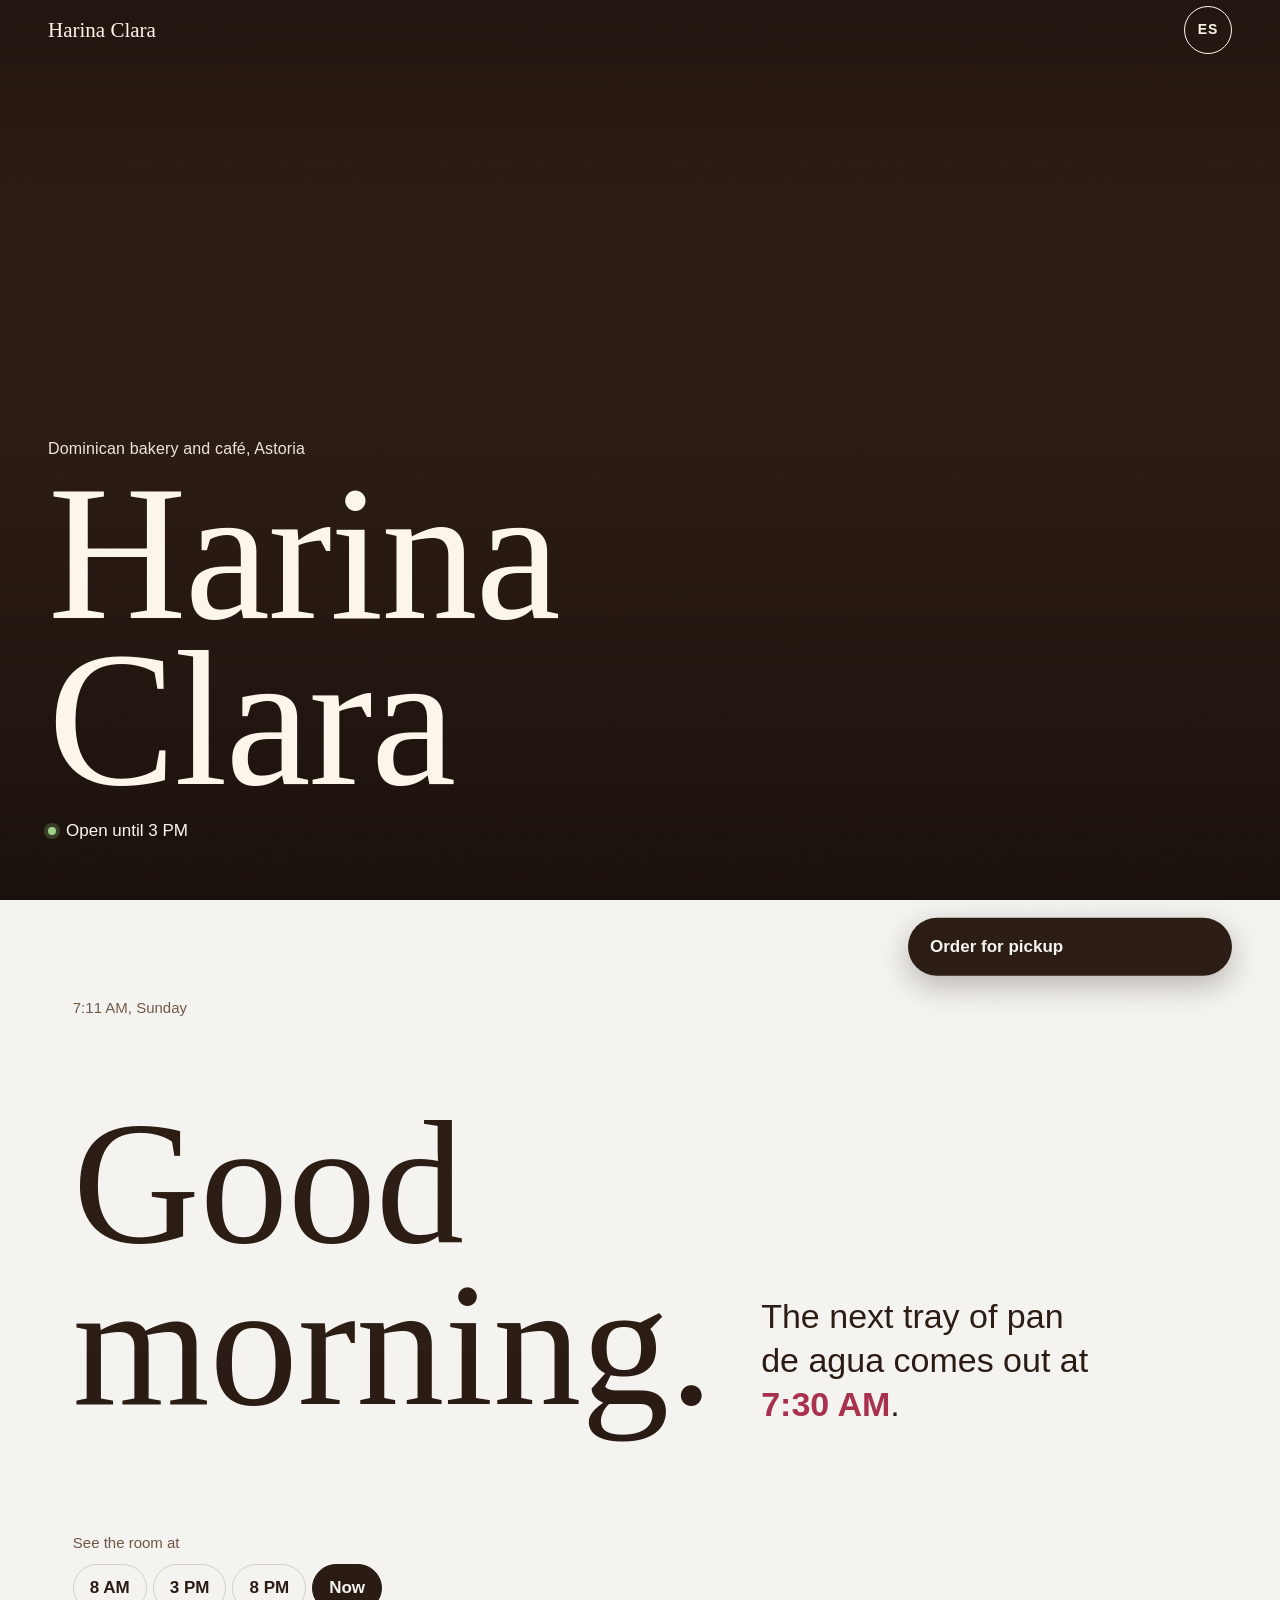
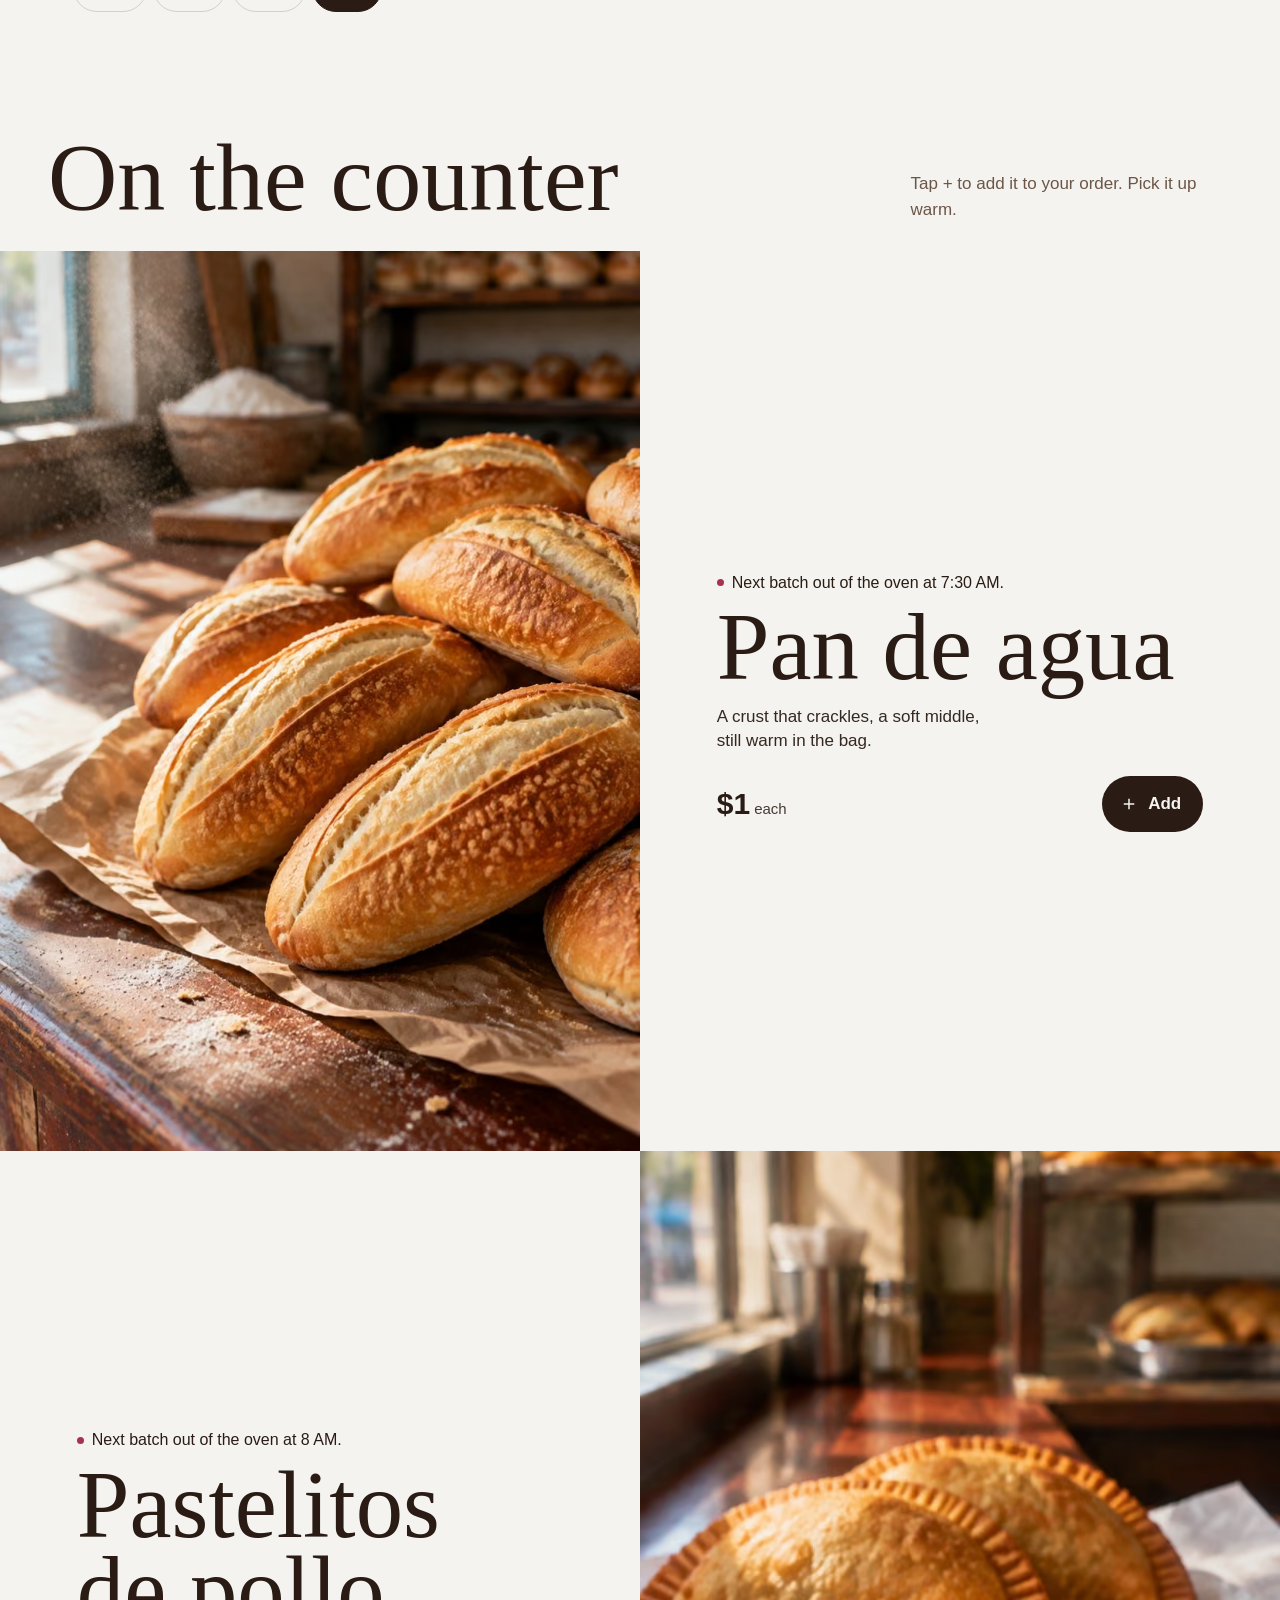
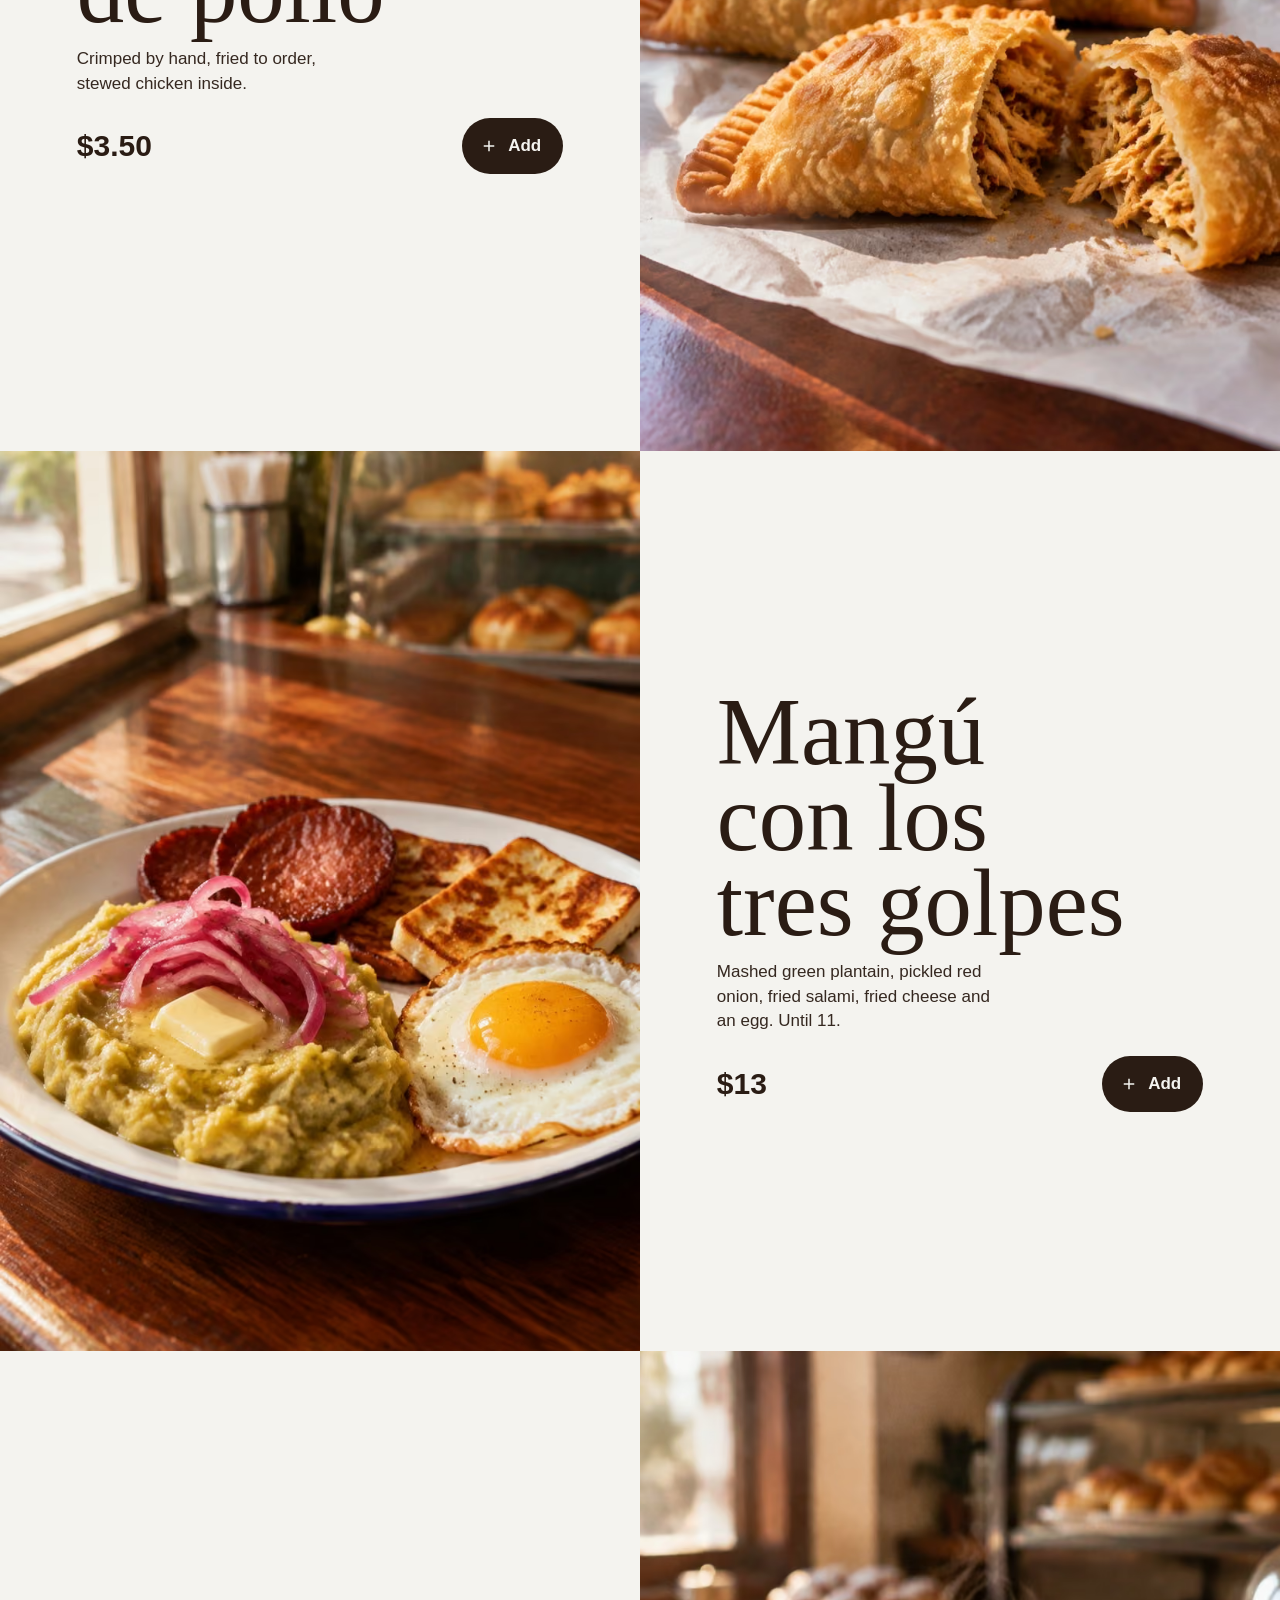
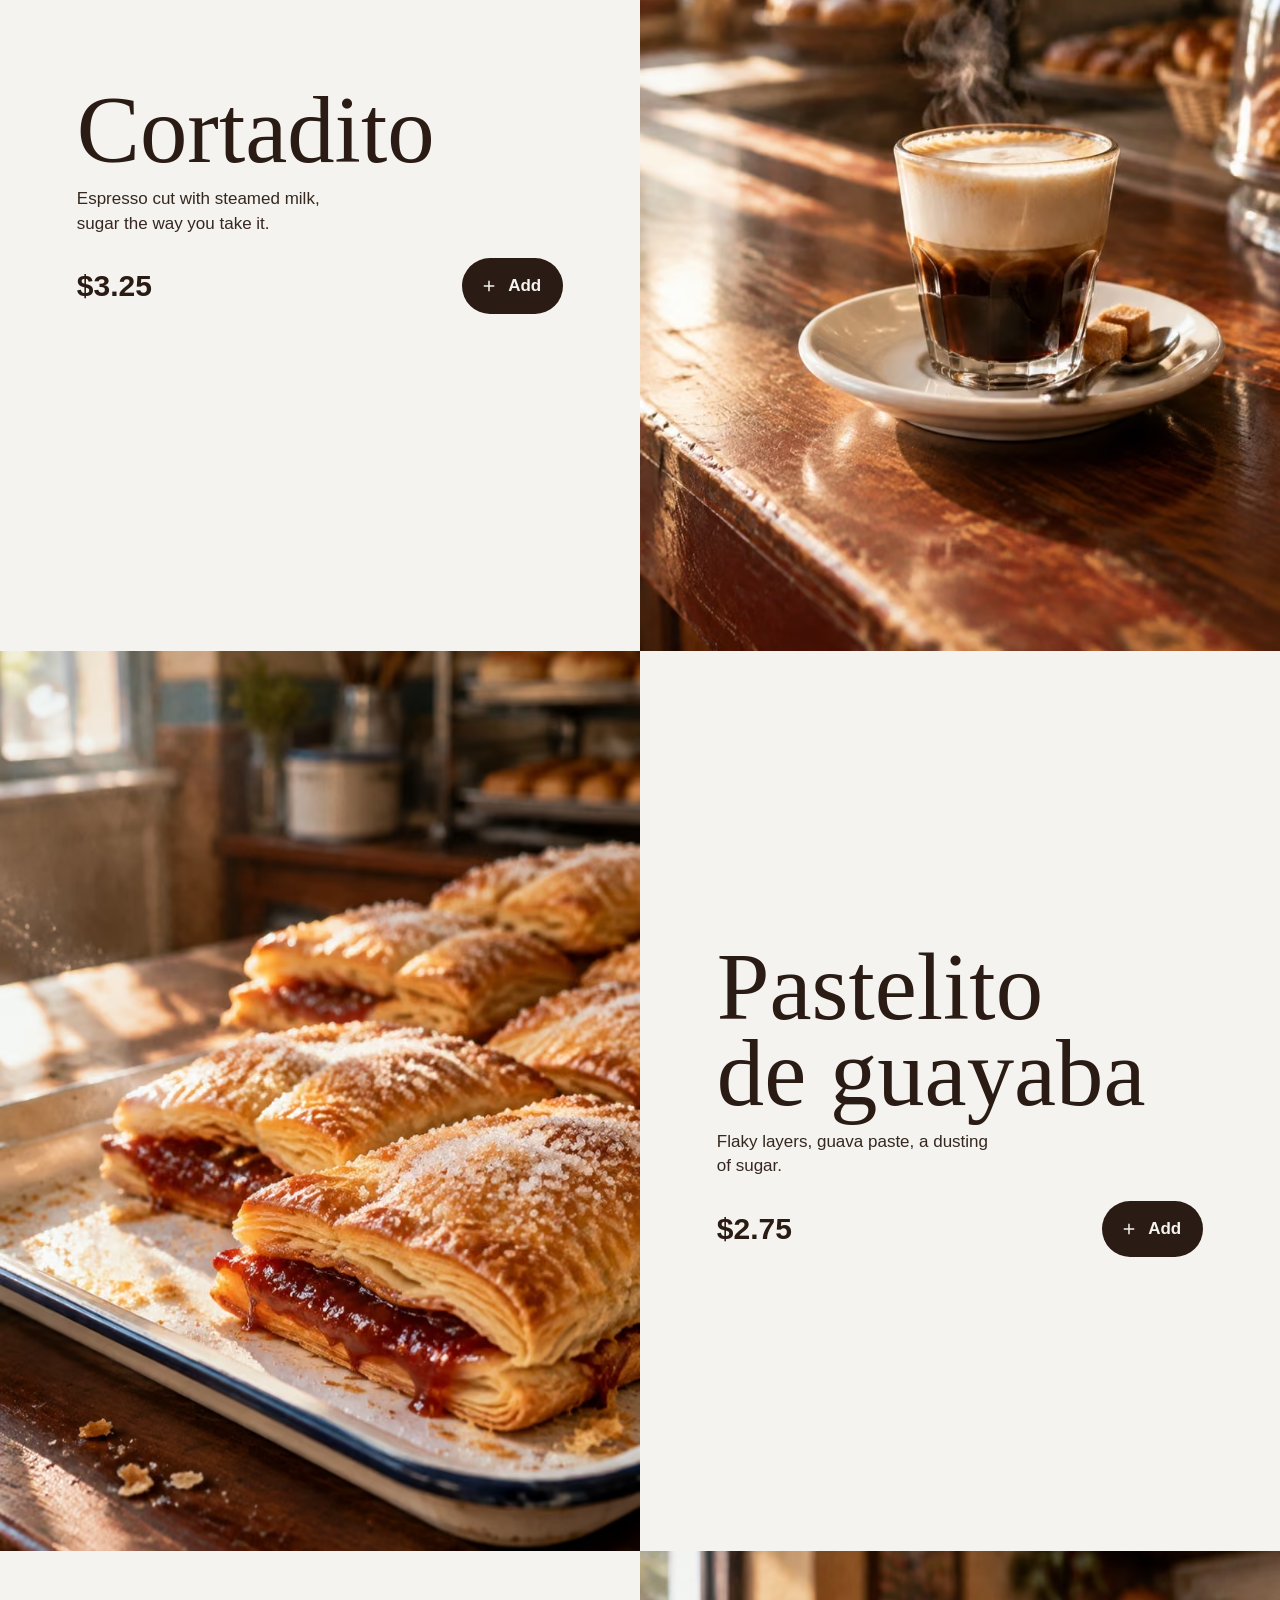
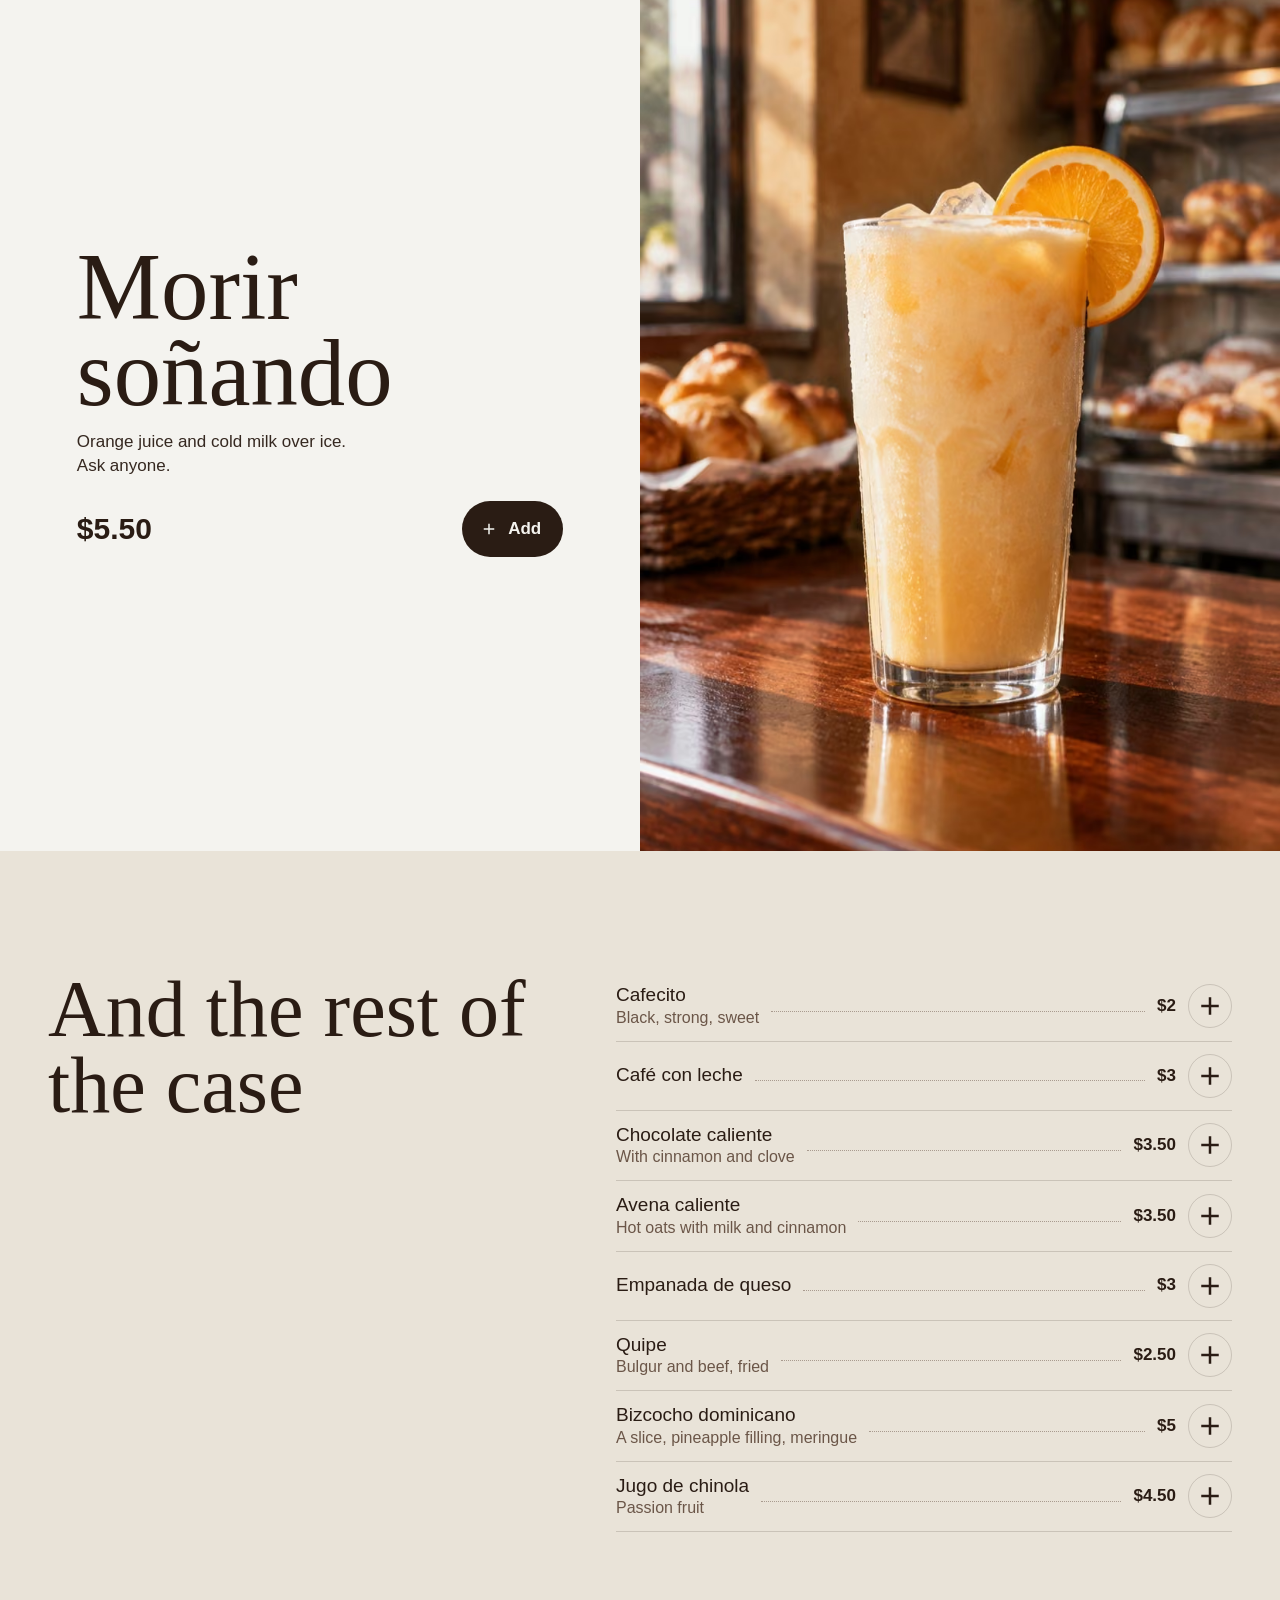
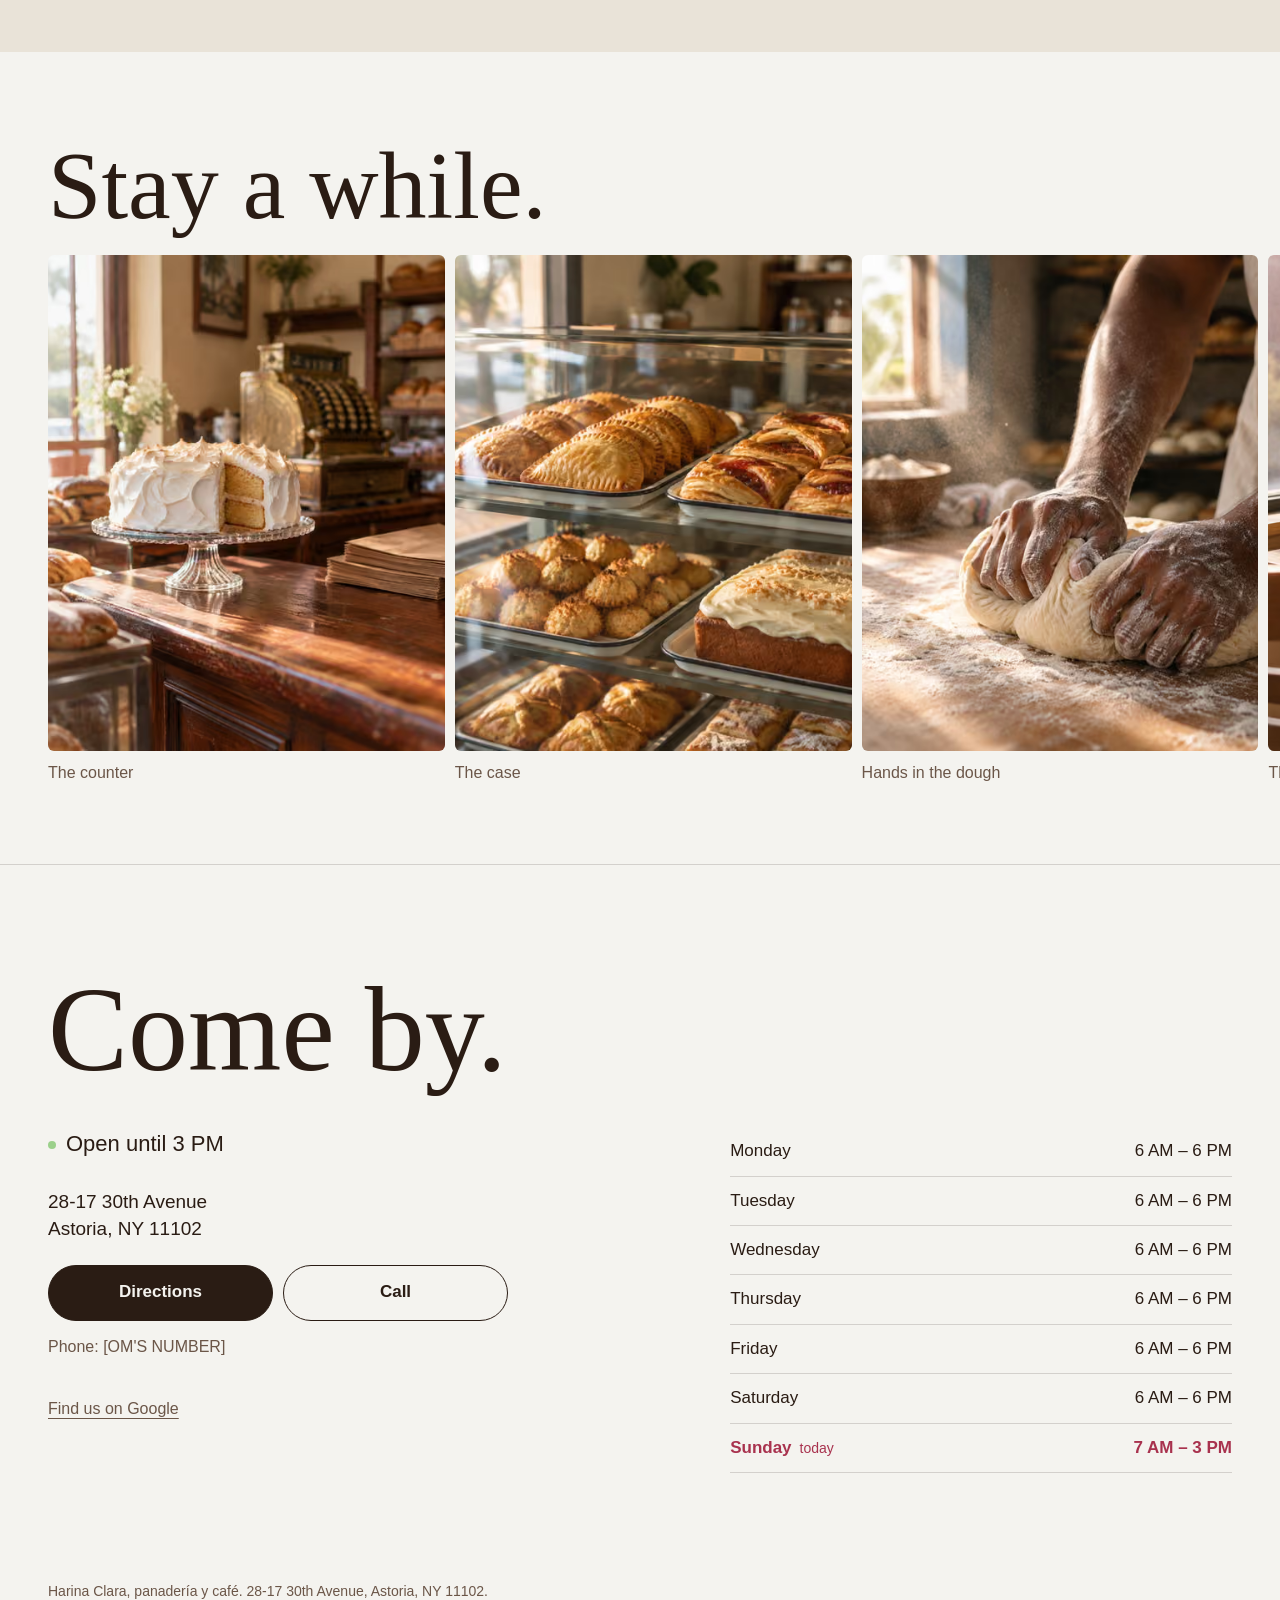
==== cafe/index.html @ 3c7cdf55 "Three demo shop sites: Candil, Harina Clara, Desvelo Phone-first sites with shared booking and order" ====
<!doctype html>
<html lang="en" data-light="morning">
<head>
<meta charset="utf-8">
<meta name="viewport" content="width=device-width, initial-scale=1, viewport-fit=cover">
<title>Harina Clara · Panadería y café, Astoria</title>
<meta name="description" content="Dominican bakery and café on 30th Avenue in Astoria. Pan de agua four times a day, pastelitos, mangú in the morning, cortadito. Order ahead for pickup.">
<meta name="theme-color" content="#F4F3EF">
<link rel="icon" href="favicon.png" type="image/png">
<link rel="apple-touch-icon" href="apple-touch-icon.png">
<meta property="og:type" content="website">
<meta property="og:title" content="Harina Clara">
<meta property="og:description" content="Panadería y café dominicano. Pan de agua four times a day. 30th Avenue, Astoria.">
<meta property="og:image" content="https://bhavya-analytics-ai.github.io/store-demos/cafe/og.jpg">
<meta property="og:image:width" content="1200">
<meta property="og:image:height" content="630">
<meta property="og:url" content="https://bhavya-analytics-ai.github.io/store-demos/cafe/">
<meta name="twitter:card" content="summary_large_image">
<link rel="preload" href="../shared/fonts/caprasimo-normal-0.woff2" as="font" type="font/woff2" crossorigin>
<link rel="preload" href="../shared/fonts/figtree-normal-0.woff2" as="font" type="font/woff2" crossorigin>
<script>
/* set the light before first paint, and preload the hero frame that light will show */
(function () {
  var q = new URLSearchParams(location.search).get("t"), d = q ? new Date(q) : new Date();
  if (isNaN(d)) d = new Date();
  var h = d.getHours(), s = h >= 5 && h < 12 ? "morning" : h >= 12 && h < 18 ? "afternoon" : "lamps";
  document.documentElement.dataset.light = s;
  var first = s === "morning" ? "c-steam" : s === "afternoon" ? "c-window" : "c-night";
  [["p", "(max-width: 899px), (orientation: portrait)", "480w,828w,944w", [480, 828, 944]],
   ["l", "(min-width: 900px) and (orientation: landscape)", "960w,1680w", [960, 1680]]].forEach(function (o) {
    var l = document.createElement("link");
    l.rel = "preload"; l.as = "image"; l.type = "image/avif"; l.media = o[1]; l.setAttribute("fetchpriority", "high");
    l.setAttribute("imagesrcset", o[3].map(function (w) { return "img/" + first + "-" + o[0] + "-" + w + ".avif " + w + "w"; }).join(", "));
    l.setAttribute("imagesizes", "100vw");
    document.head.appendChild(l);
  });
})();
</script>
<style>
/* fonts: self-hosted, swapped in */
@font-face { font-family: "Caprasimo"; font-style: normal; font-weight: 400; font-display: swap; src: url(../shared/fonts/caprasimo-normal-0.woff2) format("woff2"); }
@font-face { font-family: "Figtree"; font-style: normal; font-weight: 400 700; font-display: swap; src: url(../shared/fonts/figtree-normal-0.woff2) format("woff2"); }
@font-face { font-family: "Caprasimo fallback"; src: local("Georgia"); size-adjust: 104%; ascent-override: 92%; descent-override: 24%; }

/* Layout: one room, three lights. Full-bleed frames; type set big and close to the edge; nothing boxed. */
:root {
  --ground: #F4F3EF; --ink: #2A1C14; --caoba: #7B3F22; --guayaba: #A8324E; --paper: #E9E3D8;
  --muted: #6B5648; --line: rgba(42, 28, 20, .16); --on-photo: #FBF5EA;
  --display: "Caprasimo", "Caprasimo fallback", Georgia, serif;
  --body: "Figtree", -apple-system, "Segoe UI", Roboto, sans-serif;
  --gutter: max(16px, env(safe-area-inset-left, 0px));
  --gutter-r: max(16px, env(safe-area-inset-right, 0px));
  color-scheme: light;
}
html[data-light="afternoon"] { --ground: #EFDDBA; --paper: #E4CFA6; --muted: #634A36; --line: rgba(42, 28, 20, .2); }
html[data-light="lamps"] { --ground: #22150E; --ink: #F2E4D0; --caoba: #C98A5A; --guayaba: #E58BA0; --paper: #2E1E15; --muted: #C2AC95; --line: rgba(242, 228, 208, .16); color-scheme: dark; }

* { box-sizing: border-box; }
html { -webkit-text-size-adjust: 100%; scroll-behavior: smooth; }
@media (prefers-reduced-motion: reduce) { html { scroll-behavior: auto; } }
body { margin: 0; background: var(--ground); color: var(--ink); font: 400 17px/1.55 var(--body); transition: background-color 2s ease, color 2s ease; overflow-x: hidden; }
img { display: block; max-width: 100%; height: auto; }
button { font: inherit; color: inherit; }
a { color: inherit; }
:focus-visible { outline: 2px solid var(--guayaba); outline-offset: 3px; }
.vh { position: absolute; width: 1px; height: 1px; overflow: hidden; clip: rect(0 0 0 0); white-space: nowrap; }

/* film grain over everything */
.grain { position: fixed; inset: -50%; z-index: 60; pointer-events: none; opacity: .14; mix-blend-mode: overlay;
  background-image: url("data:image/svg+xml;utf8,<svg xmlns='http://www.w3.org/2000/svg' width='180' height='180'><filter id='n'><feTurbulence type='fractalNoise' baseFrequency='.85' numOctaves='2' stitchTiles='stitch'/></filter><rect width='100%' height='100%' filter='url(%23n)'/></svg>");
  animation: grain 1.2s steps(5) infinite; }
@keyframes grain { 0% { transform: translate(0, 0); } 20% { transform: translate(-3%, 2%); } 40% { transform: translate(2%, -3%); } 60% { transform: translate(-2%, -1%); } 80% { transform: translate(3%, 3%); } 100% { transform: translate(0, 0); } }
@media (prefers-reduced-motion: reduce) { .grain { animation: none; } }

/* header */
.top { position: fixed; top: 0; left: 0; right: 0; z-index: 40; display: flex; align-items: center; justify-content: space-between;
  padding: calc(env(safe-area-inset-top, 0px) + 6px) var(--gutter-r) 6px var(--gutter); color: var(--on-photo); transition: background-color .6s, color .6s, box-shadow .6s; }
.top.solid { background: var(--ground); color: var(--ink); box-shadow: 0 1px 0 var(--line); }
.mark { font-family: var(--display); font-size: 21px; text-decoration: none; opacity: 0; transform: translateY(-4px); transition: opacity .6s, transform .6s; min-height: 44px; display: flex; align-items: center; }
.top.solid .mark { opacity: 1; transform: none; }
.lang { min-width: 48px; min-height: 48px; border-radius: 50%; background: none; border: 1px solid currentColor; font-size: 14px; font-weight: 600; letter-spacing: .06em; cursor: pointer; }

/* hero: the room */
.hero { position: relative; height: 100vh; height: 100dvh; min-height: 560px; overflow: hidden; background: #2a1c14; color: var(--on-photo); }
.frames, .frame, .frame img { position: absolute; inset: 0; width: 100%; height: 100%; }
.frame { display: none; opacity: 0; transition: opacity 2.4s ease; }
.frame img { object-fit: cover; transform: scale(1); }
.frame.live { opacity: 1; }
.frame.live img { animation: push 9s linear forwards; }
@keyframes push { from { transform: scale(1); } to { transform: scale(1.08); } }
html[data-light="morning"] .frame.m, html[data-light="afternoon"] .frame.a, html[data-light="lamps"] .frame.e { display: block; }
.shade { position: absolute; inset: 0; background: linear-gradient(180deg, rgba(20,12,8,.42) 0%, rgba(20,12,8,0) 22%, rgba(20,12,8,0) 48%, rgba(20,12,8,.72) 100%); }
.hero-type { position: absolute; left: var(--gutter); right: var(--gutter-r); bottom: calc(env(safe-area-inset-bottom, 0px) + 28px); }
.kicker { margin: 0 0 10px; font-size: 16px; letter-spacing: .01em; opacity: .92; }
.name { margin: 0; font: 400 clamp(76px, 24.5vw, 230px)/.86 var(--display); letter-spacing: -.01em; }
.live { margin: 16px 0 0; font-size: 17px; display: flex; align-items: center; gap: 10px; }
.dot { width: 8px; height: 8px; border-radius: 50%; background: #9BD08B; box-shadow: 0 0 0 4px rgba(155, 208, 139, .22); flex: none; }
.live.closed .dot { background: #C9B8A6; box-shadow: none; }

/* the hour */
.hour { min-height: 92svh; display: flex; flex-direction: column; justify-content: center; padding: 96px var(--gutter-r) 80px var(--gutter); }
.clock { margin: 0; font-size: 15px; color: var(--muted); font-variant-numeric: tabular-nums; }
.greet { margin: 10px 0 0; font: 400 clamp(48px, 14.2vw, 176px)/.92 var(--display); color: var(--ink); text-wrap: balance; }
.bake { margin: 26px 0 0; font-size: clamp(21px, 5.6vw, 34px); line-height: 1.3; max-width: 24ch; text-wrap: pretty; }
.bake b { font-weight: 600; color: var(--guayaba); }
.scrub { margin-top: 44px; }
.scrub-label { margin: 0 0 10px; font-size: 15px; color: var(--muted); }
.scrub-row { display: flex; gap: 6px; flex-wrap: wrap; }
.scrub button { min-height: 48px; min-width: 64px; padding: 0 16px; border-radius: 999px; border: 1px solid var(--line); background: none; font-weight: 600; font-variant-numeric: tabular-nums; cursor: pointer; transition: background-color .6s, color .6s, border-color .6s; }
.scrub button[aria-pressed="true"] { background: var(--ink); color: var(--ground); border-color: var(--ink); }

/* menu spreads */
.menu-head { padding: 24px var(--gutter-r) 28px var(--gutter); }
.menu-head h2 { margin: 0; font: 400 clamp(40px, 11vw, 96px)/.95 var(--display); }
.menu-head p { margin: 12px 0 0; color: var(--muted); max-width: 34ch; }
.spread { position: relative; min-height: 100svh; overflow: hidden; color: var(--on-photo); background: #2a1c14; }
.spread picture, .spread img { position: absolute; inset: 0; width: 100%; height: 100%; }
.spread img { object-fit: cover; transform: scale(1.12); transition: transform 1.6s cubic-bezier(.2,.7,.2,1); }
.spread.in img { transform: scale(1); }
.spread::after { content: ""; position: absolute; inset: 0; background: linear-gradient(180deg, rgba(20,12,8,0) 40%, rgba(20,12,8,.78) 100%); pointer-events: none; }
.spread-text { position: absolute; z-index: 1; left: var(--gutter); right: var(--gutter-r); bottom: calc(env(safe-area-inset-bottom, 0px) + 104px); }
.spread-bake { margin: 0 0 10px; font-size: 16px; display: flex; gap: 8px; align-items: center; }
.spread-bake:empty { display: none; }
.spread-bake::before { content: ""; width: 7px; height: 7px; border-radius: 50%; background: #F2B66B; box-shadow: 0 0 10px #F2B66B; }
.spread h3 { margin: 0; font: 400 clamp(54px, 15.5vw, 132px)/.9 var(--display); text-wrap: balance; }
.spread-desc { margin: 14px 0 0; font-size: 17px; line-height: 1.45; max-width: 30ch; opacity: .94; }
.buy { display: flex; align-items: center; justify-content: space-between; gap: 16px; margin-top: 22px; }
.price { font-size: 30px; font-weight: 600; font-variant-numeric: tabular-nums; }
.price small { font-size: 15px; font-weight: 400; opacity: .85; margin-left: 4px; }
.add { position: relative; display: inline-flex; align-items: center; gap: 10px; min-height: 56px; padding: 0 22px 0 18px; border-radius: 999px; border: 0; background: var(--on-photo); color: #2A1C14; font-weight: 600; font-size: 17px; cursor: pointer; transition: transform .4s cubic-bezier(.2,.7,.2,1), background .4s; }
.add svg { width: 18px; height: 18px; }
.add:active { transform: scale(.96); }
.add .n { display: none; min-width: 26px; height: 26px; border-radius: 13px; background: var(--guayaba); color: #fff; font-size: 14px; align-items: center; justify-content: center; padding: 0 6px; }
.add.has .n { display: inline-flex; }

/* the rest of the counter */
.counter { padding: 88px var(--gutter-r) 64px var(--gutter); background: var(--paper); transition: background-color 2s; }
.counter h2 { margin: 0 0 22px; font: 400 clamp(36px, 10vw, 80px)/.95 var(--display); }
.list { list-style: none; margin: 0; padding: 0; }
.list li { display: flex; align-items: center; gap: 12px; padding: 12px 0; border-bottom: 1px solid var(--line); }
.list .nm { flex: none; max-width: 62%; min-width: 0; font-size: 19px; line-height: 1.3; }
.list .lead { flex: 1; min-width: 16px; border-bottom: 1px dotted var(--muted); opacity: .5; transform: translateY(-5px); align-self: flex-end; margin-bottom: 12px; }
.list .nm small { display: block; font-size: 16px; color: var(--muted); }
.list .pr { font-variant-numeric: tabular-nums; font-weight: 600; }
.mini { width: 44px; height: 44px; flex: none; border-radius: 50%; border: 1px solid var(--line); background: none; display: grid; place-items: center; cursor: pointer; position: relative; }
.mini.has { background: var(--guayaba); border-color: var(--guayaba); color: #fff; }
.mini .n { font-size: 15px; font-weight: 600; }

/* the room, swiped */
.room { padding: 88px 0 72px; }
.room h2 { margin: 0 0 24px; padding: 0 var(--gutter-r) 0 var(--gutter); font: 400 clamp(40px, 11vw, 96px)/.95 var(--display); }
.strip { display: flex; gap: 10px; overflow-x: auto; scroll-snap-type: x mandatory; padding: 0 var(--gutter-r) 6px var(--gutter); scroll-padding-left: var(--gutter); scrollbar-width: none; }
.strip::-webkit-scrollbar { display: none; }
.strip figure { flex: none; width: 80vw; max-width: 460px; margin: 0; scroll-snap-align: start; }
.strip img { width: 100%; aspect-ratio: 4 / 5; object-fit: cover; border-radius: 6px; background: var(--paper); }
.strip figcaption { margin-top: 10px; font-size: 16px; color: var(--muted); }

/* visit */
.visit { padding: 72px var(--gutter-r) 40px var(--gutter); border-top: 1px solid var(--line); }
.visit h2 { margin: 0; font: 400 clamp(48px, 14vw, 120px)/.92 var(--display); }
.visit-live { margin: 18px 0 0; font-size: 22px; display: flex; align-items: center; gap: 10px; }
.visit-live .dot { box-shadow: none; }
.addr { margin: 26px 0 0; font-size: 19px; line-height: 1.45; font-style: normal; }
.acts { display: grid; grid-template-columns: 1fr 1fr; gap: 10px; margin-top: 22px; }
.btn { display: flex; align-items: center; justify-content: center; min-height: 56px; padding: 0 16px; border-radius: 999px; border: 1px solid var(--ink); text-decoration: none; font-weight: 600; text-align: center; background: none; cursor: pointer; }
.btn.fill { background: var(--ink); color: var(--ground); }
.phone { margin: 14px 0 0; color: var(--muted); font-size: 16px; }
.hours { margin: 36px 0 0; padding: 0; list-style: none; max-width: 520px; }
.hours li { display: flex; justify-content: space-between; gap: 12px; padding: 11px 0; border-bottom: 1px solid var(--line); font-variant-numeric: tabular-nums; }
.hours li.today { font-weight: 600; color: var(--guayaba); }
.hours li.today span:first-child::after { content: attr(data-today); font-weight: 400; margin-left: 8px; font-size: 14px; }
.google { display: inline-flex; align-items: center; min-height: 48px; margin-top: 26px; color: var(--muted); font-size: 16px; text-underline-offset: 4px; }
footer { padding: 36px var(--gutter-r) calc(env(safe-area-inset-bottom, 0px) + 120px) var(--gutter); color: var(--muted); font-size: 14px; }
footer p { margin: 0; }

/* order bar */
.bar { position: fixed; z-index: 45; left: 0; right: 0; bottom: 0; padding: 10px var(--gutter-r) calc(env(safe-area-inset-bottom, 0px) + 10px) var(--gutter);
  transform: translateY(110%); transition: transform .7s cubic-bezier(.16,.84,.24,1); pointer-events: none; }
.bar.up { transform: none; pointer-events: auto; }
.bar button { width: 100%; min-height: 58px; display: flex; align-items: center; justify-content: space-between; gap: 12px; padding: 0 22px; border: 0; border-radius: 999px;
  background: var(--ink); color: var(--ground); font-weight: 600; font-size: 17px; cursor: pointer; box-shadow: 0 10px 30px rgba(20, 12, 8, .28); }
.bar .sum { font-weight: 400; font-variant-numeric: tabular-nums; opacity: .9; }

/* quiet reveal */
.rv { opacity: 0; transform: translateY(18px); transition: opacity 1.1s ease, transform 1.2s cubic-bezier(.2,.7,.2,1); }
.rv.in { opacity: 1; transform: none; }
@media (prefers-reduced-motion: reduce) {
  .rv { opacity: 1; transform: none; transition: none; }
  .frame.live img { animation: none; }
  .spread img { transform: none; transition: none; }
}

/* engine tokens */
.eng { --e-bg: var(--ground); --e-fg: var(--ink); --e-muted: var(--muted); --e-line: var(--line); --e-line-strong: rgba(42,28,20,.35); --e-accent: var(--guayaba); --e-on-accent: #fff;
  --e-raise: var(--paper); --e-display: var(--display); --e-body: var(--body); --e-radius: 14px; --e-thumb-radius: 8px; --e-scrim: rgba(30, 18, 12, .55); }
html[data-light="lamps"] .eng { --e-line-strong: rgba(242,228,208,.35); --e-on-accent: #22150E; }

/* ---------- desktop: the same room, as a spread ---------- */
@media (min-width: 900px) {
  :root { --gutter: max(48px, env(safe-area-inset-left, 0px)); --gutter-r: max(48px, env(safe-area-inset-right, 0px)); }
  .hero-type { bottom: 56px; }
  .name { font-size: clamp(120px, 15vw, 250px); }
  .hour { min-height: 88vh; display: grid; grid-template-columns: 1.1fr .9fr; align-items: end; gap: 48px; }
  .hour .clock { grid-column: 1 / -1; align-self: start; }
  .bake { max-width: 22ch; }
  .menu-head { display: flex; align-items: end; justify-content: space-between; gap: 40px; padding-top: 40px; }
  .spread { display: grid; grid-template-columns: 1fr 1fr; min-height: 100vh; background: var(--ground); color: var(--ink); }
  .spread::after { display: none; }
  .spread picture { position: relative; inset: auto; height: 100vh; position: sticky; top: 0; overflow: hidden; }
  .spread picture img { position: absolute; inset: 0; height: 100%; }
  .spread:nth-of-type(even) picture { order: 2; }
  .spread-text { position: relative; left: auto; right: auto; bottom: auto; align-self: center; padding: 80px clamp(40px, 6vw, 110px); }
  .spread h3 { font-size: clamp(72px, 7.4vw, 140px); }
  .spread-bake::before { background: var(--guayaba); box-shadow: none; }
  .add { background: var(--ink); color: var(--ground); }
  .counter { display: grid; grid-template-columns: .9fr 1.1fr; gap: 64px; padding-top: 120px; padding-bottom: 120px; }
  .list { columns: 1; }
  .strip figure { width: 31vw; max-width: none; }
  .visit { display: grid; grid-template-columns: 1.2fr 1fr; gap: 24px 80px; padding-top: 110px; }
  .visit h2 { grid-column: 1 / -1; }
  .hours { margin-top: 18px; grid-column: 2; grid-row: 2 / span 4; }
  .acts { max-width: 460px; }
  .bar { left: auto; width: 420px; }
}
</style>
<link rel="stylesheet" href="../shared/engine.css" media="print" onload="this.media='all'">
</head>
<body>
<div class="grain" aria-hidden="true"></div>

<header class="top" id="top">
  <a class="mark" href="#room">Harina Clara</a>
  <button class="lang" type="button" data-lang-btn>ES</button>
</header>

<main>
  <section class="hero" id="room" aria-label="Harina Clara">
    <div class="frames" aria-hidden="true">
      <picture class="frame m" data-key="steam">
        <source type="image/avif" media="(min-width: 900px) and (orientation: landscape)" srcset="img/c-steam-l-960.avif 960w, img/c-steam-l-1680.avif 1680w" sizes="100vw">
        <source type="image/avif" srcset="img/c-steam-p-480.avif 480w, img/c-steam-p-828.avif 828w, img/c-steam-p-944.avif 944w" sizes="100vw">
        <img src="img/c-steam-p-828.webp" width="944" height="1680" alt="" loading="lazy" decoding="async">
      </picture>
      <picture class="frame m a" data-key="flour">
        <source type="image/avif" media="(min-width: 900px) and (orientation: landscape)" srcset="img/c-flour-l-960.avif 960w, img/c-flour-l-1680.avif 1680w" sizes="100vw">
        <source type="image/avif" srcset="img/c-flour-p-480.avif 480w, img/c-flour-p-828.avif 828w, img/c-flour-p-944.avif 944w" sizes="100vw">
        <img src="img/c-flour-p-828.webp" width="944" height="1680" alt="" loading="lazy" decoding="async">
      </picture>
      <picture class="frame m a" data-key="window">
        <source type="image/avif" media="(min-width: 900px) and (orientation: landscape)" srcset="img/c-window-l-960.avif 960w, img/c-window-l-1680.avif 1680w" sizes="100vw">
        <source type="image/avif" srcset="img/c-window-p-480.avif 480w, img/c-window-p-828.avif 828w, img/c-window-p-944.avif 944w" sizes="100vw">
        <img src="img/c-window-p-828.webp" width="944" height="1680" alt="" loading="lazy" decoding="async">
      </picture>
      <picture class="frame a" data-key="steam-a">
        <source type="image/avif" media="(min-width: 900px) and (orientation: landscape)" srcset="img/c-steam-l-960.avif 960w, img/c-steam-l-1680.avif 1680w" sizes="100vw">
        <source type="image/avif" srcset="img/c-steam-p-480.avif 480w, img/c-steam-p-828.avif 828w, img/c-steam-p-944.avif 944w" sizes="100vw">
        <img src="img/c-steam-p-828.webp" width="944" height="1680" alt="" loading="lazy" decoding="async">
      </picture>
      <picture class="frame e" data-key="night">
        <source type="image/avif" media="(min-width: 900px) and (orientation: landscape)" srcset="img/c-night-l-960.avif 960w, img/c-night-l-1680.avif 1680w" sizes="100vw">
        <source type="image/avif" srcset="img/c-night-p-480.avif 480w, img/c-night-p-828.avif 828w, img/c-night-p-944.avif 944w" sizes="100vw">
        <img src="img/c-night-p-828.webp" width="944" height="1680" alt="" loading="lazy" decoding="async">
      </picture>
    </div>
    <div class="shade"></div>
    <div class="hero-type">
      <p class="kicker" data-i18n="kicker">Panadería y café dominicano, Astoria</p>
      <h1 class="name">Harina<br>Clara</h1>
      <p class="live" id="heroLive"><span class="dot" aria-hidden="true"></span><span></span></p>
    </div>
  </section>

  <section class="hour" aria-live="off">
    <p class="clock" id="clock"></p>
    <h2 class="greet rv" id="greet"></h2>
    <p class="bake rv" id="bake"></p>
    <div class="scrub rv" role="group" aria-labelledby="scrubLabel">
      <p class="scrub-label" id="scrubLabel" data-i18n="scrubLabel">See the room at</p>
      <div class="scrub-row">
        <button type="button" data-scrub="8:10" aria-pressed="false">8 AM</button>
        <button type="button" data-scrub="15:30" aria-pressed="false">3 PM</button>
        <button type="button" data-scrub="20:00" aria-pressed="false">8 PM</button>
        <button type="button" data-scrub="now" aria-pressed="true" data-i18n="now">Now</button>
      </div>
    </div>
  </section>

  <section class="menu" id="menu" aria-labelledby="menuTitle">
    <div class="menu-head">
      <h2 id="menuTitle" class="rv" data-i18n="menuTitle">On the counter</h2>
      <p class="rv" data-i18n="menuSub">Tap + to add it to your order. Pick it up warm.</p>
    </div>
    <div id="spreads"></div>
  </section>

  <section class="counter" aria-labelledby="counterTitle">
    <h2 id="counterTitle" class="rv" data-i18n="counterTitle">And the rest of the case</h2>
    <ul class="list" id="list"></ul>
  </section>

  <section class="room" aria-labelledby="roomTitle">
    <h2 id="roomTitle" class="rv" data-i18n="roomTitle">Stay a while.</h2>
    <div class="strip" tabindex="0" aria-label="Photos of the bakery">
      <figure><picture><source type="image/avif" srcset="img/c-counter-480.avif 480w, img/c-counter-828.avif 828w, img/c-counter-1136.avif 1136w" sizes="(min-width: 900px) 31vw, 80vw"><img src="img/c-counter-828.webp" width="1136" height="1408" alt="The mahogany counter with a frosted bizcocho and the brass register" loading="lazy" decoding="async"></picture><figcaption data-i18n="capCounter">The counter</figcaption></figure>
      <figure><picture><source type="image/avif" srcset="img/c-case-480.avif 480w, img/c-case-828.avif 828w, img/c-case-1136.avif 1136w" sizes="(min-width: 900px) 31vw, 80vw"><img src="img/c-case-828.webp" width="1136" height="1408" alt="The glass case full of pastelitos and guava pastries" loading="lazy" decoding="async"></picture><figcaption data-i18n="capCase">The case</figcaption></figure>
      <figure><picture><source type="image/avif" srcset="img/c-hands-480.avif 480w, img/c-hands-828.avif 828w, img/c-hands-1136.avif 1136w" sizes="(min-width: 900px) 31vw, 80vw"><img src="img/c-hands-828.webp" width="1136" height="1408" alt="Hands kneading dough on a floured table" loading="lazy" decoding="async"></picture><figcaption data-i18n="capHands">Hands in the dough</figcaption></figure>
      <figure><picture><source type="image/avif" srcset="img/c-corner-480.avif 480w, img/c-corner-828.avif 828w, img/c-corner-1136.avif 1136w" sizes="(min-width: 900px) 31vw, 80vw"><img src="img/c-corner-828.webp" width="1136" height="1408" alt="The corner table by the window with a cafecito and a pastelito" loading="lazy" decoding="async"></picture><figcaption data-i18n="capCorner">The corner table</figcaption></figure>
    </div>
  </section>

  <section class="visit" id="visit" aria-labelledby="visitTitle">
    <h2 id="visitTitle" class="rv" data-i18n="visitTitle">Come by.</h2>
    <div>
      <p class="visit-live" id="visitLive"><span class="dot" aria-hidden="true"></span><span></span></p>
      <address class="addr">28-17 30th Avenue<br>Astoria, NY 11102</address>
      <div class="acts">
        <a class="btn fill" id="mapBtn" href="#" target="_blank" rel="noopener" data-i18n="directions">Directions</a>
        <a class="btn" id="callBtn" href="#" data-i18n="call">Call</a>
      </div>
      <p class="phone" id="phoneText"></p>
      <a class="google" id="googleLink" href="#" target="_blank" rel="noopener" data-i18n="google">Find us on Google</a>
    </div>
    <ul class="hours" id="hours" aria-label="Hours"></ul>
  </section>
</main>

<footer>
  <p>Harina Clara, panadería y café. 28-17 30th Avenue, Astoria, NY 11102.</p>
</footer>

<div class="bar" id="bar"><button type="button" id="barBtn"><span id="barLabel"></span><span class="sum" id="barSum"></span></button></div>

<script src="../config/stripe.js" defer></script>
<script src="../shared/kit.js" defer></script>
<script src="../shared/engine.js" defer></script>
<script src="site.js" defer></script>
</body>
</html>
---- shared/engine.css ----
/* engine.css: the sheet that booking and ordering live in. Every colour and face comes from the site's --e-* tokens. */
.eng-lock, .eng-lock body { overflow: hidden; }
.eng { position: fixed; inset: 0; z-index: 100; font-family: var(--e-body); color: var(--e-fg); }
.eng[hidden] { display: none !important; }
.eng .vh { position: absolute; width: 1px; height: 1px; overflow: hidden; clip: rect(0 0 0 0); white-space: nowrap; }
.eng-scrim { position: absolute; inset: 0; background: var(--e-scrim, rgba(0,0,0,.6)); opacity: 0; transition: opacity .65s ease; }
.eng-panel {
  position: absolute; inset: 0; display: flex; flex-direction: column; background: var(--e-bg);
  transform: translateY(100%); transition: transform .7s cubic-bezier(.16,.84,.24,1);
  padding-top: env(safe-area-inset-top, 0px);
}
.eng.on .eng-scrim { opacity: 1; }
.eng.on .eng-panel { transform: none; }
@media (min-width: 900px) {
  .eng-panel { left: auto; width: min(500px, 100%); transform: translateX(100%); box-shadow: -1px 0 0 var(--e-line); }
}

.eng-top { display: grid; grid-template-columns: 48px 1fr 48px; align-items: center; gap: 4px;
  padding: 8px max(8px, env(safe-area-inset-right, 0px)) 6px max(8px, env(safe-area-inset-left, 0px)); }
.eng-ic { width: 48px; height: 48px; display: grid; place-items: center; background: none; border: 0; color: var(--e-fg); cursor: pointer; border-radius: 50%; }
.eng-ic:focus-visible, .eng button:focus-visible, .eng a:focus-visible, .eng input:focus-visible, .eng textarea:focus-visible { outline: 2px solid var(--e-accent); outline-offset: 2px; }
.eng-head { text-align: center; min-width: 0; }
.eng-kicker { margin: 0; font-size: 13px; letter-spacing: .04em; color: var(--e-muted); }
.eng-title { margin: 2px 0 0; font-family: var(--e-display); font-weight: var(--e-display-weight, 400); font-size: 24px; line-height: 1.15; text-wrap: balance; outline: none; }
.eng-progress { height: 1px; background: var(--e-line); margin: 0 0 4px; }
.eng-progress i { display: block; height: 100%; background: var(--e-accent); transform-origin: left; transform: scaleX(0); transition: transform .8s cubic-bezier(.2,.7,.2,1); }

.eng-body { position: relative; flex: 1; overflow-y: auto; overflow-x: hidden; overscroll-behavior: contain; -webkit-overflow-scrolling: touch; }
.eng-screen { padding: 20px max(20px, env(safe-area-inset-right, 0px)) 28px max(20px, env(safe-area-inset-left, 0px));
  transition: opacity .5s ease, transform .6s cubic-bezier(.2,.7,.2,1); }
.eng-screen.enter { opacity: 0; transform: translateY(16px); }
.eng-screen.enter.back { transform: translateY(-16px); }
.eng-screen.leave { position: absolute; inset: 0 0 auto 0; opacity: 0; transform: translateY(-10px); transition-duration: .32s; pointer-events: none; }

.eng-foot { padding: 12px max(20px, env(safe-area-inset-right, 0px)) calc(12px + env(safe-area-inset-bottom, 0px)) max(20px, env(safe-area-inset-left, 0px)); border-top: 1px solid var(--e-line); }
.eng-foot:empty { display: none; }
.eng-cta { display: flex; align-items: center; justify-content: center; width: 100%; min-height: 56px; padding: 0 20px; border: 0; border-radius: var(--e-radius, 0);
  background: var(--e-accent); color: var(--e-on-accent); font: 600 17px/1.2 var(--e-body); letter-spacing: .01em; text-decoration: none; cursor: pointer;
  transition: opacity .3s, background .4s; }
.eng-cta[disabled] { opacity: .35; cursor: default; }
.eng-cta.ghost { background: transparent; color: var(--e-fg); box-shadow: inset 0 0 0 1px var(--e-line-strong, var(--e-line)); }
.eng-cta.busy { position: relative; overflow: hidden; }
.eng-cta.busy::after { content: ""; position: absolute; left: 0; bottom: 0; height: 2px; width: 100%; background: var(--e-on-accent); transform-origin: left; animation: e-bar 1.3s cubic-bezier(.4,0,.2,1) forwards; }
@keyframes e-bar { from { transform: scaleX(0); } to { transform: scaleX(1); } }

/* lists */
.e-list { display: grid; }
.e-row { display: flex; align-items: center; gap: 16px; width: 100%; min-height: 76px; padding: 14px 4px; text-align: left; background: none; border: 0; border-bottom: 1px solid var(--e-line); color: inherit; font: inherit; cursor: pointer; transition: background .3s, padding .4s; }
.e-row:first-child { border-top: 1px solid var(--e-line); }
.e-row.on { background: var(--e-raise); padding-left: 14px; }
.e-row-text { display: grid; gap: 4px; flex: 1; min-width: 0; }
.e-row-main { font-family: var(--e-display); font-weight: var(--e-display-weight, 400); font-size: 24px; line-height: 1.1; }
.e-list.compact .e-row-main { font-size: 20px; }
.e-row-sub { font-size: 16px; color: var(--e-muted); line-height: 1.35; }
.e-row-end { font-variant-numeric: tabular-nums lining-nums; font-size: 17px; white-space: nowrap; }
.e-thumb { width: 56px; height: 70px; object-fit: cover; flex: none; border-radius: var(--e-thumb-radius, 0); }
.e-note { color: var(--e-muted); font-size: 16px; line-height: 1.5; margin: 18px 0 0; }
.e-lead { font-family: var(--e-display); font-weight: var(--e-display-weight, 400); font-size: 20px; margin: 0 0 8px; }
.e-group { font: 500 14px/1 var(--e-body); color: var(--e-muted); letter-spacing: .02em; margin: 22px 0 10px; }

/* days */
.e-days { display: flex; gap: 8px; overflow-x: auto; scroll-snap-type: x mandatory; margin: 0 -20px; padding: 4px 20px 14px; scrollbar-width: none; }
.e-days::-webkit-scrollbar { display: none; }
.e-day { flex: none; scroll-snap-align: start; width: 88px; min-height: 150px; display: grid; justify-items: center; align-content: center; gap: 6px; background: none; color: inherit;
  border: 1px solid var(--e-line); border-radius: var(--e-radius, 0); font: inherit; cursor: pointer; transition: background .3s, border-color .3s; }
.e-day-top { font-size: 13px; color: var(--e-muted); }
.e-day-num { font-family: var(--e-display); font-weight: var(--e-display-weight, 400); font-size: 48px; line-height: 1; font-variant-numeric: lining-nums; }
.e-day-sub { font-size: 12px; color: var(--e-muted); }
.e-day.on { background: var(--e-accent); color: var(--e-on-accent); border-color: var(--e-accent); }
.e-day.on .e-day-top, .e-day.on .e-day-sub { color: inherit; }
.e-day[disabled] { opacity: .32; cursor: default; }

/* slots */
.e-slots { display: grid; grid-template-columns: repeat(3, minmax(0, 1fr)); gap: 8px; }
.e-slot { min-height: 52px; display: flex; align-items: baseline; justify-content: center; gap: 4px; background: none; color: inherit; border: 1px solid var(--e-line); border-radius: var(--e-radius, 0);
  font: 500 18px/1 var(--e-body); font-variant-numeric: tabular-nums lining-nums; cursor: pointer; transition: background .3s; }
.e-slot small { font-size: 11px; color: var(--e-muted); }
.e-slot.on { background: var(--e-accent); color: var(--e-on-accent); border-color: var(--e-accent); }
.e-slot.on small { color: inherit; }
.e-slot[disabled] { opacity: .3; text-decoration: line-through; cursor: default; }

/* bag */
.e-bag { display: grid; }
.e-line { display: flex; align-items: center; gap: 12px; padding: 14px 0; border-bottom: 1px solid var(--e-line); }
.e-line-text { flex: 1; display: grid; gap: 4px; min-width: 0; }
.e-line-name { font-family: var(--e-display); font-weight: var(--e-display-weight, 400); font-size: 20px; line-height: 1.15; }
.e-line-price { color: var(--e-muted); font-variant-numeric: tabular-nums; font-size: 16px; }
.e-qty { display: flex; align-items: center; gap: 2px; }
.e-qbtn { width: 44px; height: 44px; display: grid; place-items: center; background: none; color: inherit; border: 1px solid var(--e-line); border-radius: 50%; cursor: pointer; }
.e-qn { min-width: 28px; text-align: center; font-variant-numeric: tabular-nums; font-size: 17px; }
.e-sum-line { display: flex; justify-content: space-between; padding: 16px 0 4px; font-size: 17px; font-variant-numeric: tabular-nums; }
.e-field { display: grid; gap: 8px; margin-top: 22px; font-size: 15px; color: var(--e-muted); }
.e-field input, .e-field textarea { width: 100%; box-sizing: border-box; font: 17px/1.4 var(--e-body); color: var(--e-fg); background: var(--e-raise); border: 1px solid var(--e-line); border-radius: var(--e-radius, 0); padding: 14px 14px; min-height: 52px; resize: vertical; }
.e-field input::placeholder, .e-field textarea::placeholder { color: var(--e-muted); opacity: .8; }

/* pickup strip and tips */
.e-strip { display: flex; gap: 8px; overflow-x: auto; scroll-snap-type: x mandatory; margin: 0 -20px; padding: 4px 20px 14px; scrollbar-width: none; }
.e-strip::-webkit-scrollbar { display: none; }
.e-chip, .e-tipb { flex: none; scroll-snap-align: start; min-width: 86px; min-height: 88px; display: grid; align-content: center; justify-items: center; gap: 6px; padding: 10px 14px;
  background: none; color: inherit; border: 1px solid var(--e-line); border-radius: var(--e-radius, 0); font: inherit; cursor: pointer; transition: background .3s; }
.e-chip.wide { min-width: 170px; }
.e-chip-big { font-family: var(--e-display); font-weight: var(--e-display-weight, 400); font-size: 24px; line-height: 1.05; font-variant-numeric: lining-nums tabular-nums; text-align: center; }
.e-chip-sub { font-size: 13px; color: var(--e-muted); }
.e-chip.on, .e-tipb.on { background: var(--e-accent); color: var(--e-on-accent); border-color: var(--e-accent); }
.e-chip.on .e-chip-sub, .e-tipb.on .e-chip-sub { color: inherit; }
.e-tips { display: grid; grid-template-columns: repeat(2, minmax(0, 1fr)); gap: 8px; }

/* receipt */
.e-receipt { border: 1px solid var(--e-line); border-radius: var(--e-radius, 0); padding: 22px 20px 18px; background: var(--e-raise); }
.e-r-shop { margin: 0; text-align: center; font-family: var(--e-display); font-weight: var(--e-display-weight, 400); font-size: 26px; }
.e-r-addr { margin: 4px 0 14px; text-align: center; color: var(--e-muted); font-size: 14px; }
.e-receipt dl { margin: 0; display: grid; gap: 10px; }
.e-r-row { display: flex; align-items: baseline; gap: 8px; font-size: 16px; }
.e-r-row dt { flex: none; max-width: 60%; color: var(--e-muted); }
.e-r-row dd { margin: 0 0 0 auto; text-align: right; font-variant-numeric: tabular-nums; min-width: 0; overflow-wrap: anywhere; }
.e-r-row::after { content: ""; order: 1; flex: 1; border-bottom: 1px dotted var(--e-line-strong, var(--e-line)); transform: translateY(-4px); min-width: 12px; }
.e-r-row dd { order: 2; }
.e-r-row.strong { font-size: 19px; }
.e-r-row.strong dt { color: var(--e-fg); }
.e-r-rule { border-top: 1px dashed var(--e-line-strong, var(--e-line)); margin: 4px 0; }

/* pay */
.e-opts { display: grid; gap: 8px; }
.e-opt { display: flex; align-items: center; gap: 14px; width: 100%; min-height: 72px; padding: 14px 16px; text-align: left; background: none; color: inherit; border: 1px solid var(--e-line); border-radius: var(--e-radius, 0); font: inherit; cursor: pointer; transition: border-color .3s, background .3s; }
.e-opt .e-row-main { font-size: 20px; }
.e-opt.on { border-color: var(--e-accent); background: var(--e-raise); }
.e-opt-dot { width: 18px; height: 18px; border-radius: 50%; box-shadow: inset 0 0 0 1px var(--e-line-strong, var(--e-muted)); flex: none; transition: box-shadow .3s; }
.e-opt.on .e-opt-dot { box-shadow: inset 0 0 0 6px var(--e-accent); }
.e-demo { margin-top: 26px; text-align: center; padding: 26px 16px 8px; border-top: 1px solid var(--e-line); }
.e-demo-amt { margin: 0; font-family: var(--e-display); font-weight: var(--e-display-weight, 400); font-size: 64px; line-height: 1; font-variant-numeric: lining-nums; }
.e-demo-note { margin: 12px 0 0; font-size: 13px; color: var(--e-muted); letter-spacing: .02em; }
.e-stripe { margin-top: 22px; display: grid; gap: 14px; }
.e-err { color: var(--e-error, #e5484d); font-size: 15px; margin-top: 14px; }

/* done */
.e-done { text-align: center; padding: 22px 0 8px; }
.e-done-mark { color: var(--e-accent); display: grid; place-items: center; margin-bottom: 18px; }
.e-done-mark circle { stroke-dasharray: 190; stroke-dashoffset: 190; animation: e-draw 1.1s .15s cubic-bezier(.6,0,.2,1) forwards; }
.e-done-mark .e-tick { stroke-dasharray: 40; stroke-dashoffset: 40; animation: e-draw .6s 1.05s ease forwards; }
@keyframes e-draw { to { stroke-dashoffset: 0; } }
.e-done-label { margin: 0; color: var(--e-muted); font-size: 14px; }
.e-done-ref { margin: 6px 0 0; font-family: var(--e-display); font-weight: var(--e-display-weight, 400); font-size: 44px; line-height: 1.05; letter-spacing: .04em; font-variant-numeric: lining-nums; }
.e-done-when { margin: 18px 0 0; font-size: 19px; }
.e-done-paid { margin: 8px 0 0; color: var(--e-muted); font-size: 16px; }
.e-actions { display: grid; gap: 10px; margin-top: 28px; }
.e-sent { text-align: center; }

@media (prefers-reduced-motion: reduce) {
  .eng-panel, .eng-screen, .eng-progress i { transition-duration: .01s !important; transform: none !important; }
  .eng-panel { opacity: 0; transition: opacity .2s !important; }
  .eng.on .eng-panel { opacity: 1; }
  .e-done-mark circle, .e-done-mark .e-tick { animation: none; stroke-dashoffset: 0; }
}
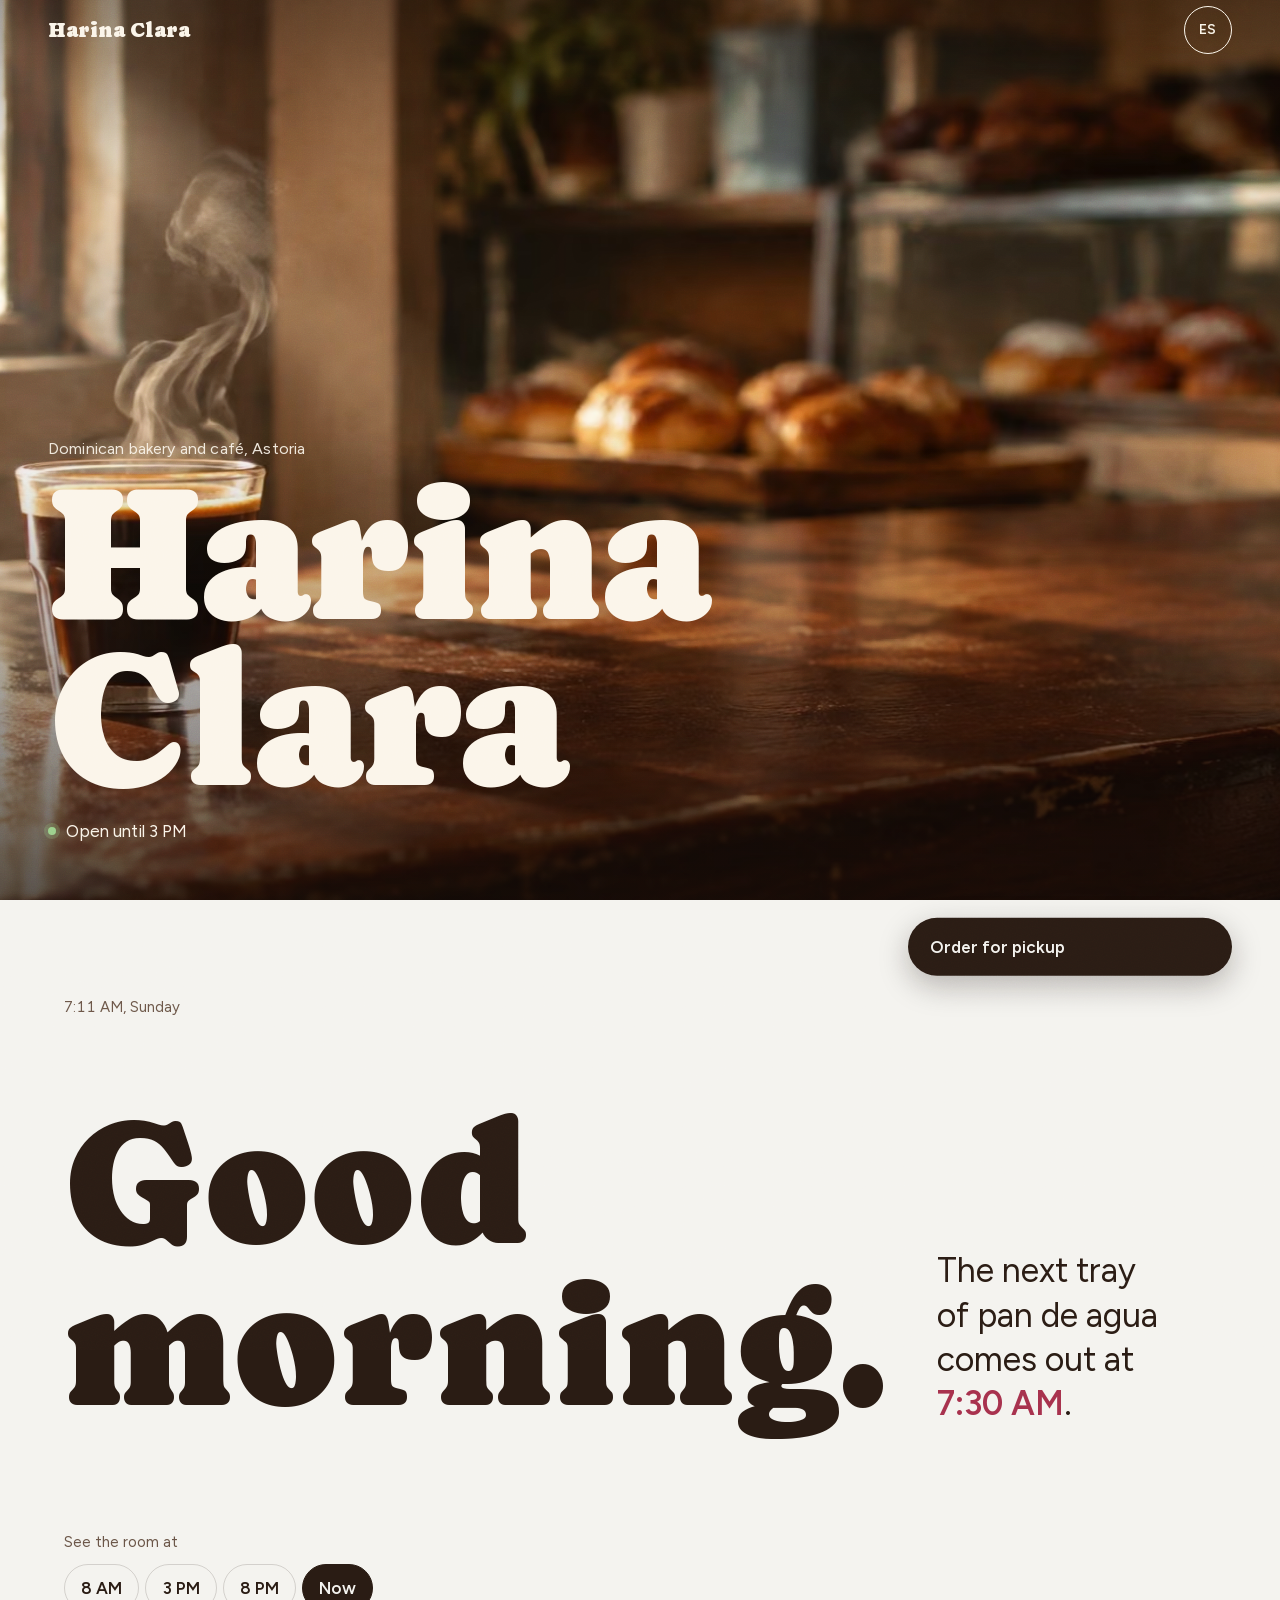
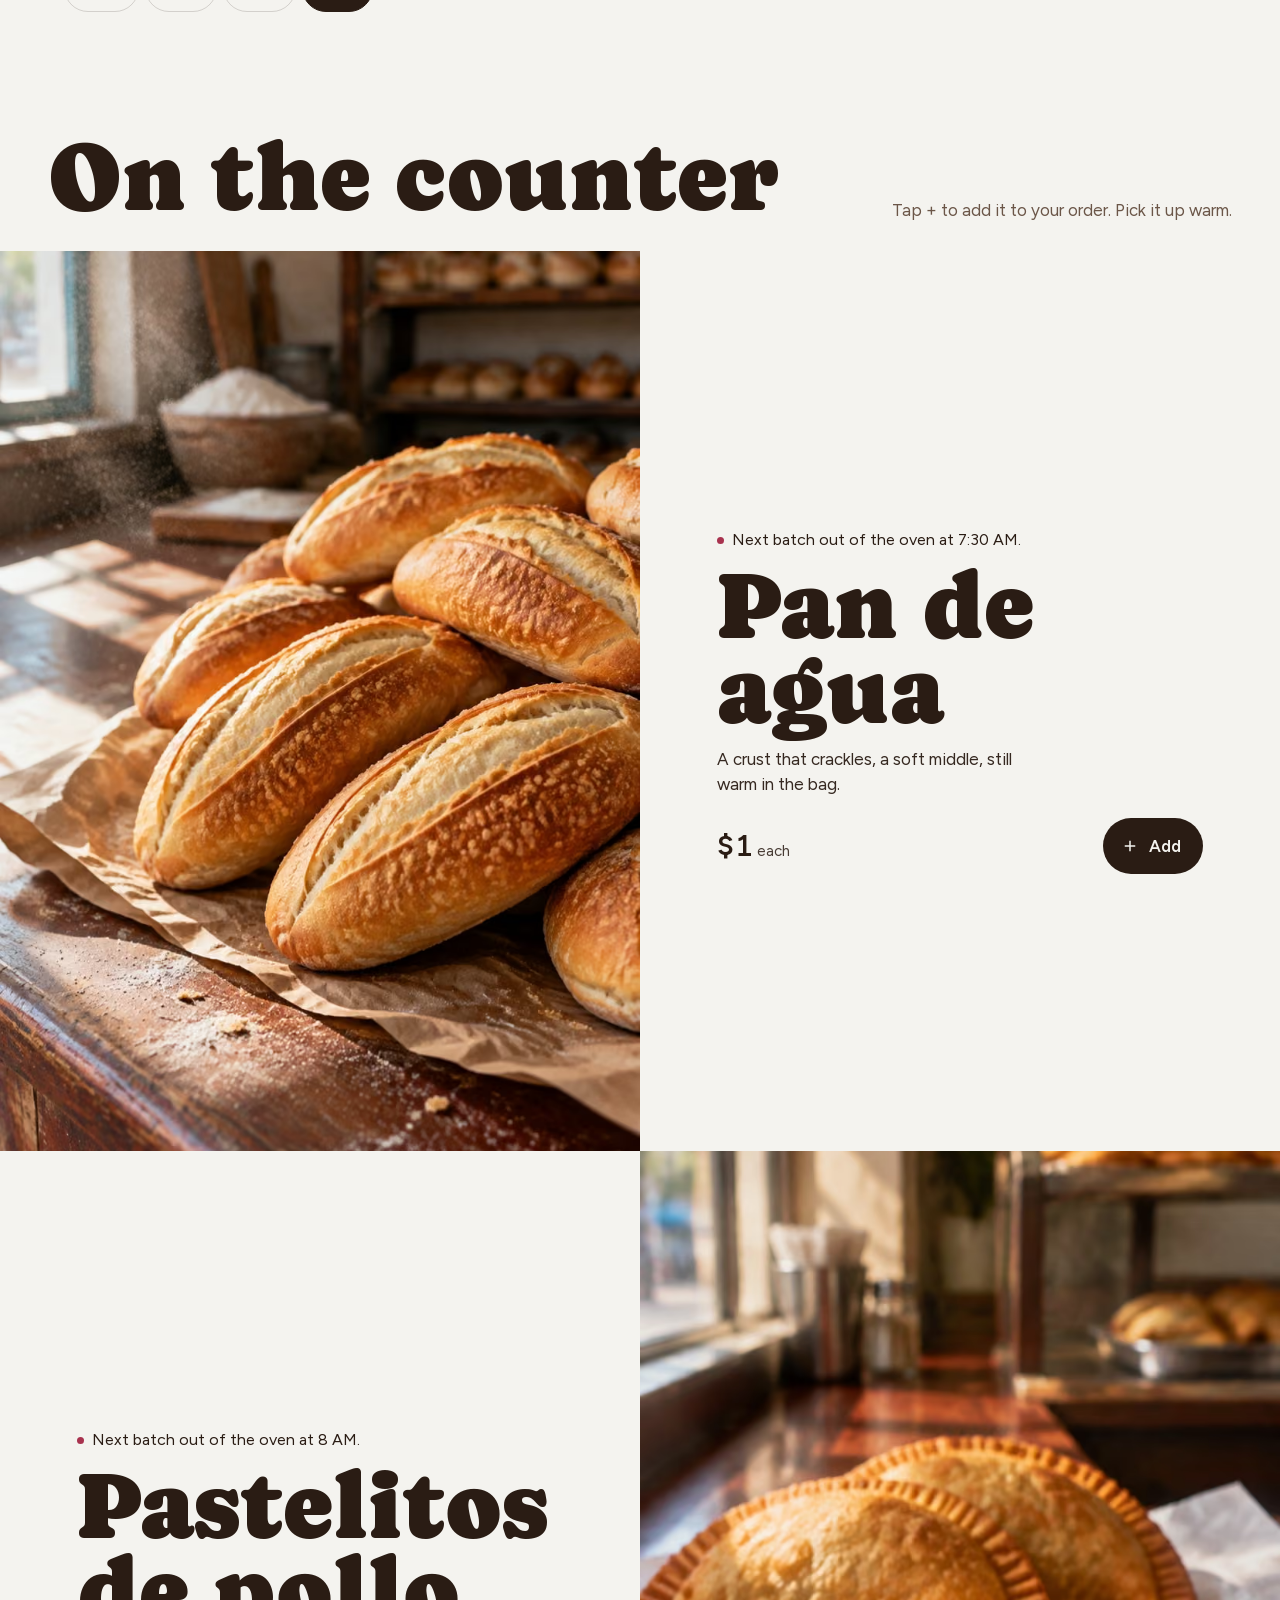
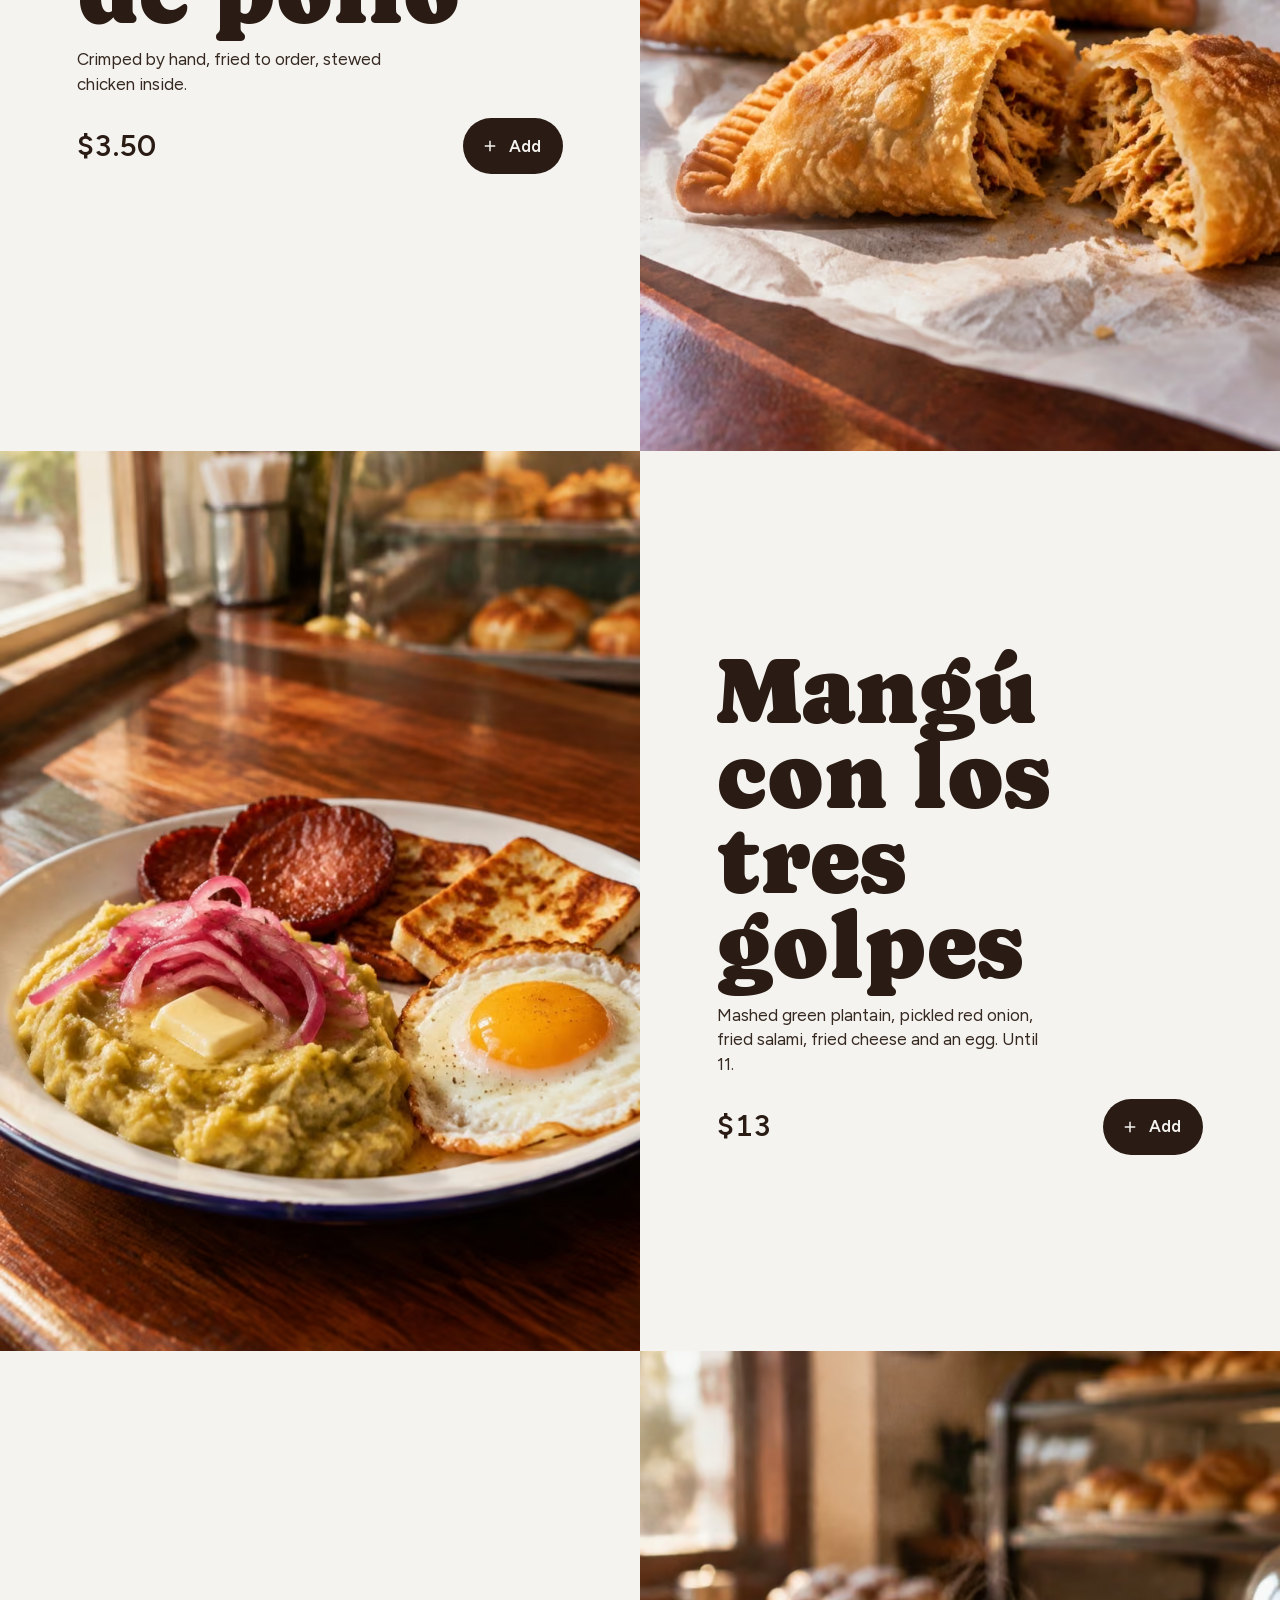
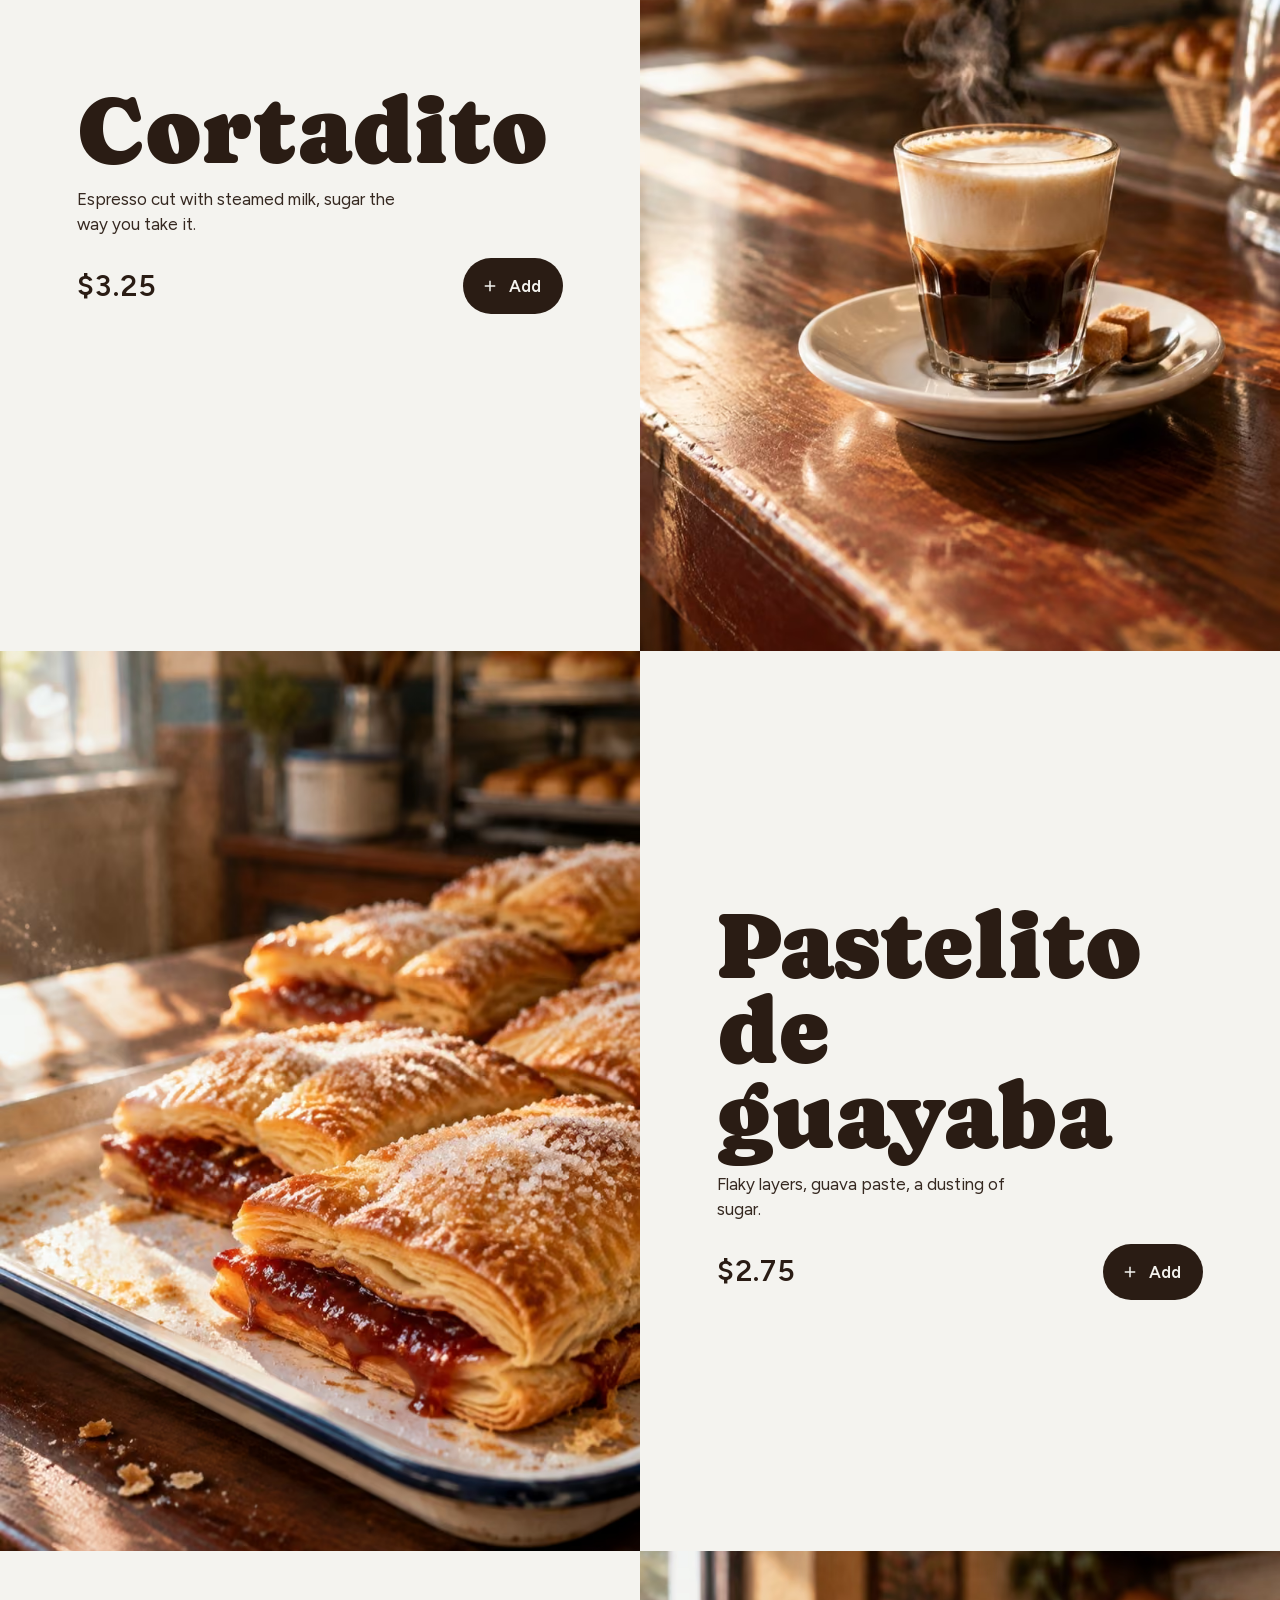
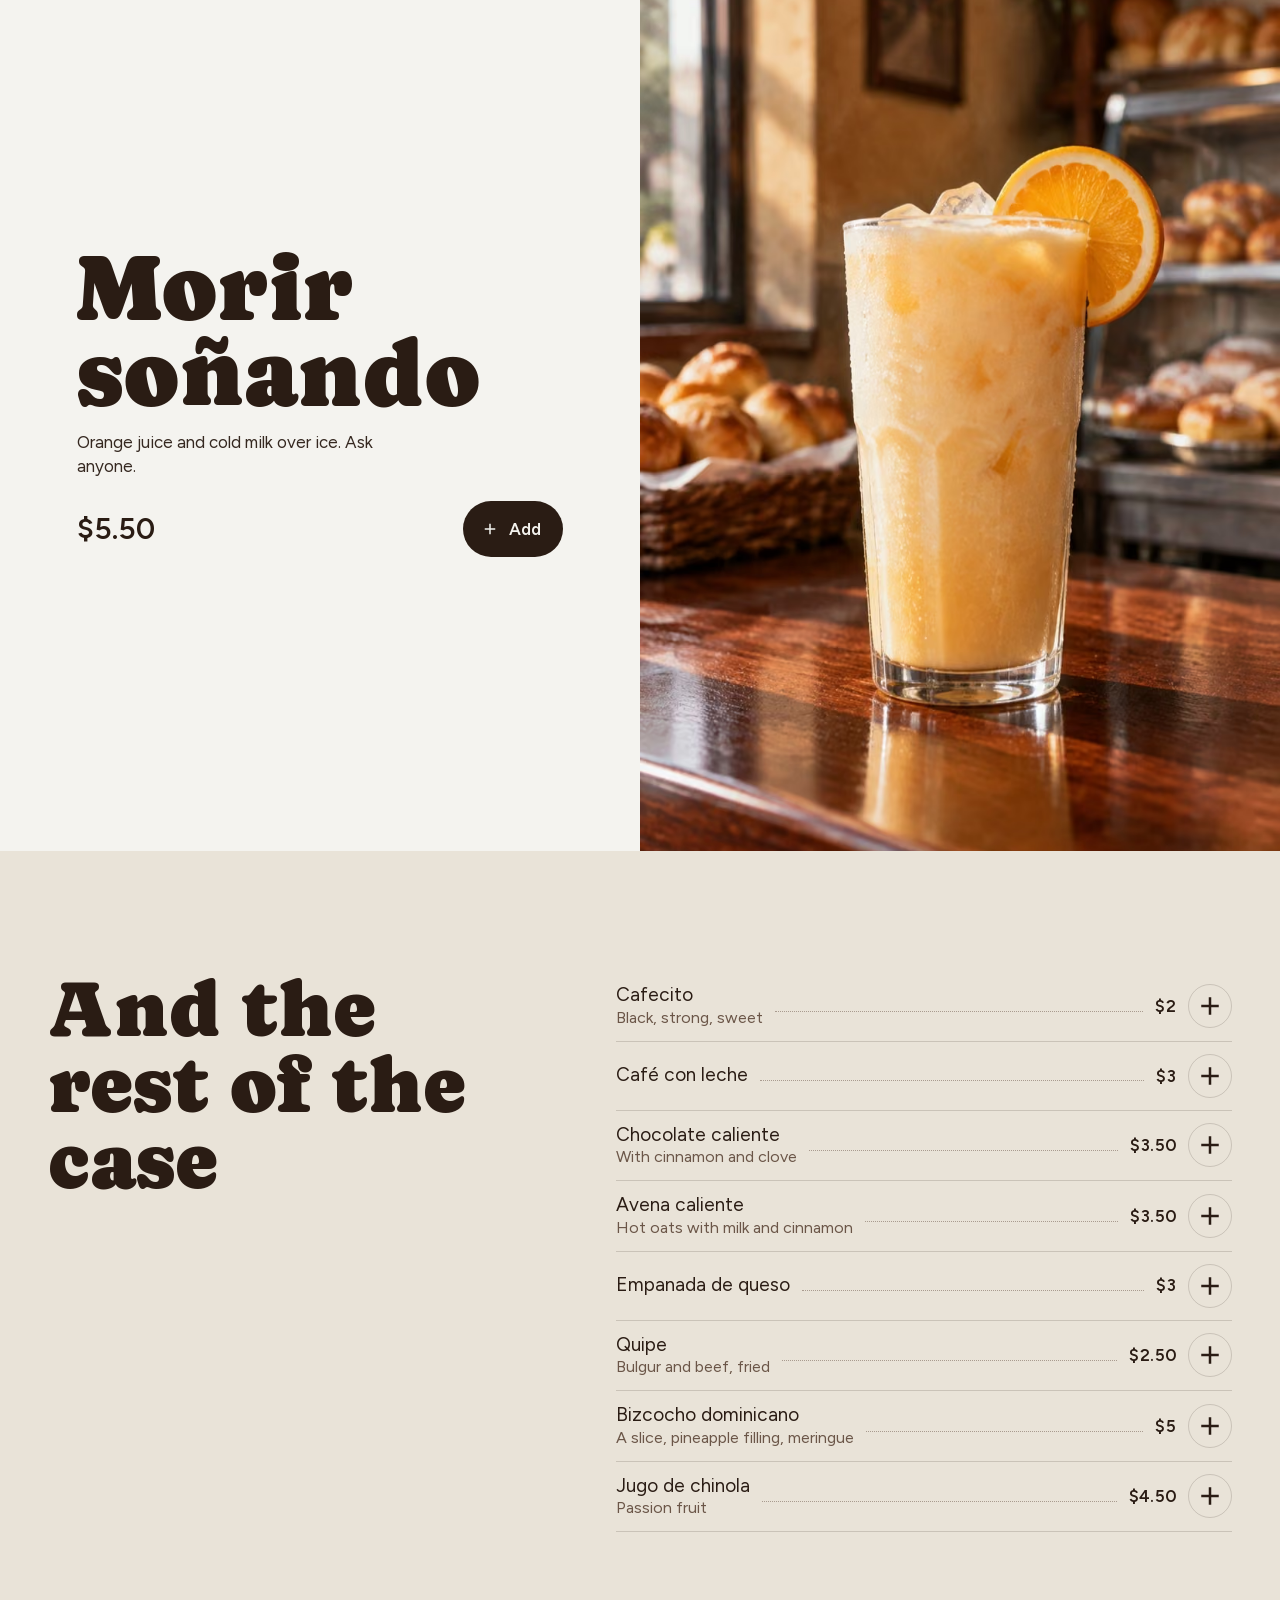
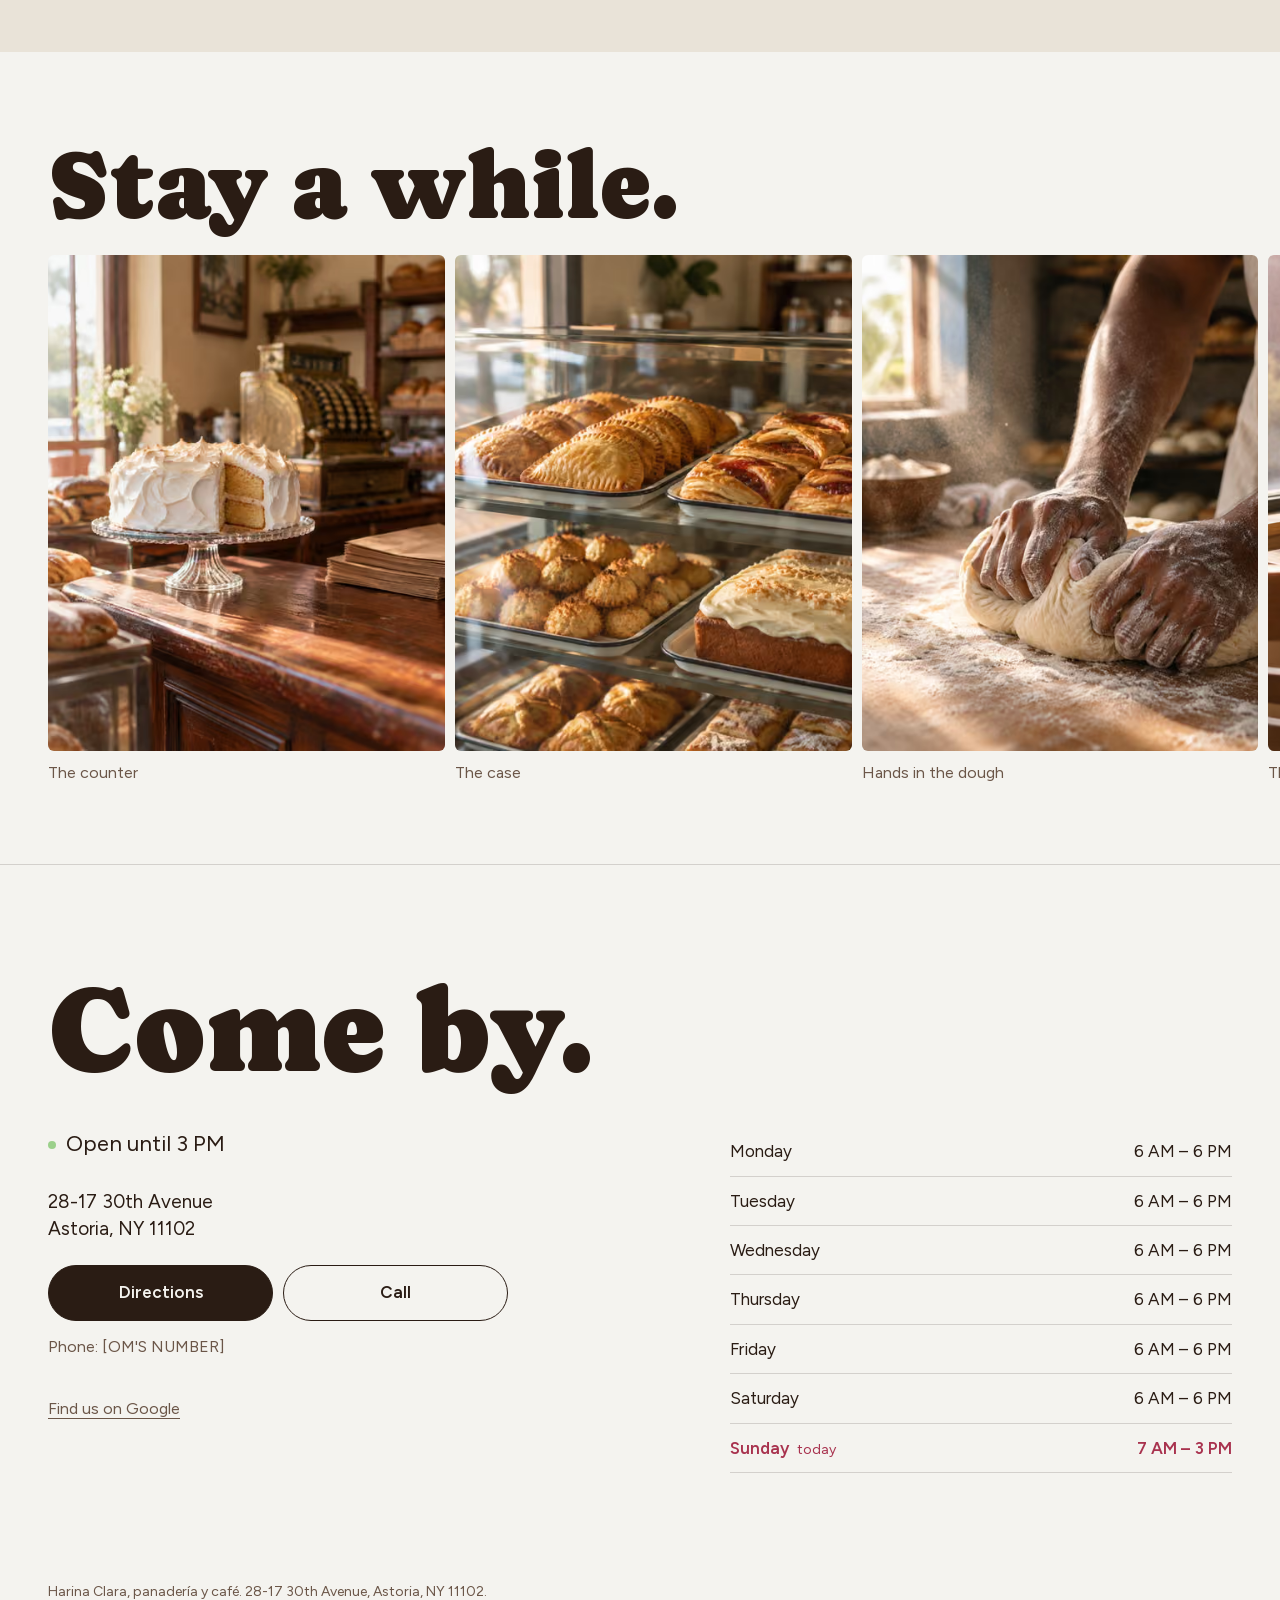
==== commit 5207e48c: "Faster first paint: hero frame visible before scripts, subset fonts, no Archivo preload; accessibili" ====
--- a/cafe/index.html
+++ b/cafe/index.html
@@ -86,6 +86,7 @@
 .frame { display: none; opacity: 0; transition: opacity 2.4s ease; }
 .frame img { object-fit: cover; transform: scale(1); }
 .frame.live { opacity: 1; }
+.frame.first { transition: none; }
 .frame.live img { animation: push 9s linear forwards; }
 @keyframes push { from { transform: scale(1); } to { transform: scale(1.08); } }
 html[data-light="morning"] .frame.m, html[data-light="afternoon"] .frame.a, html[data-light="lamps"] .frame.e { display: block; }
@@ -262,6 +263,15 @@
         <img src="img/c-night-p-828.webp" width="944" height="1680" alt="" loading="lazy" decoding="async">
       </picture>
     </div>
+    <script>
+      /* show this light's first frame before any other script runs, so the photograph paints first */
+      (function () {
+        var k = { morning: "steam", afternoon: "window", lamps: "night" }[document.documentElement.dataset.light];
+        var f = document.querySelector('.frame[data-key="' + k + '"]'); if (!f) return;
+        f.classList.add("live", "first");
+        var i = f.querySelector("img"); i.loading = "eager"; i.setAttribute("fetchpriority", "high");
+      })();
+    </script>
     <div class="shade"></div>
     <div class="hero-type">
       <p class="kicker" data-i18n="kicker">Panadería y café dominicano, Astoria</p>
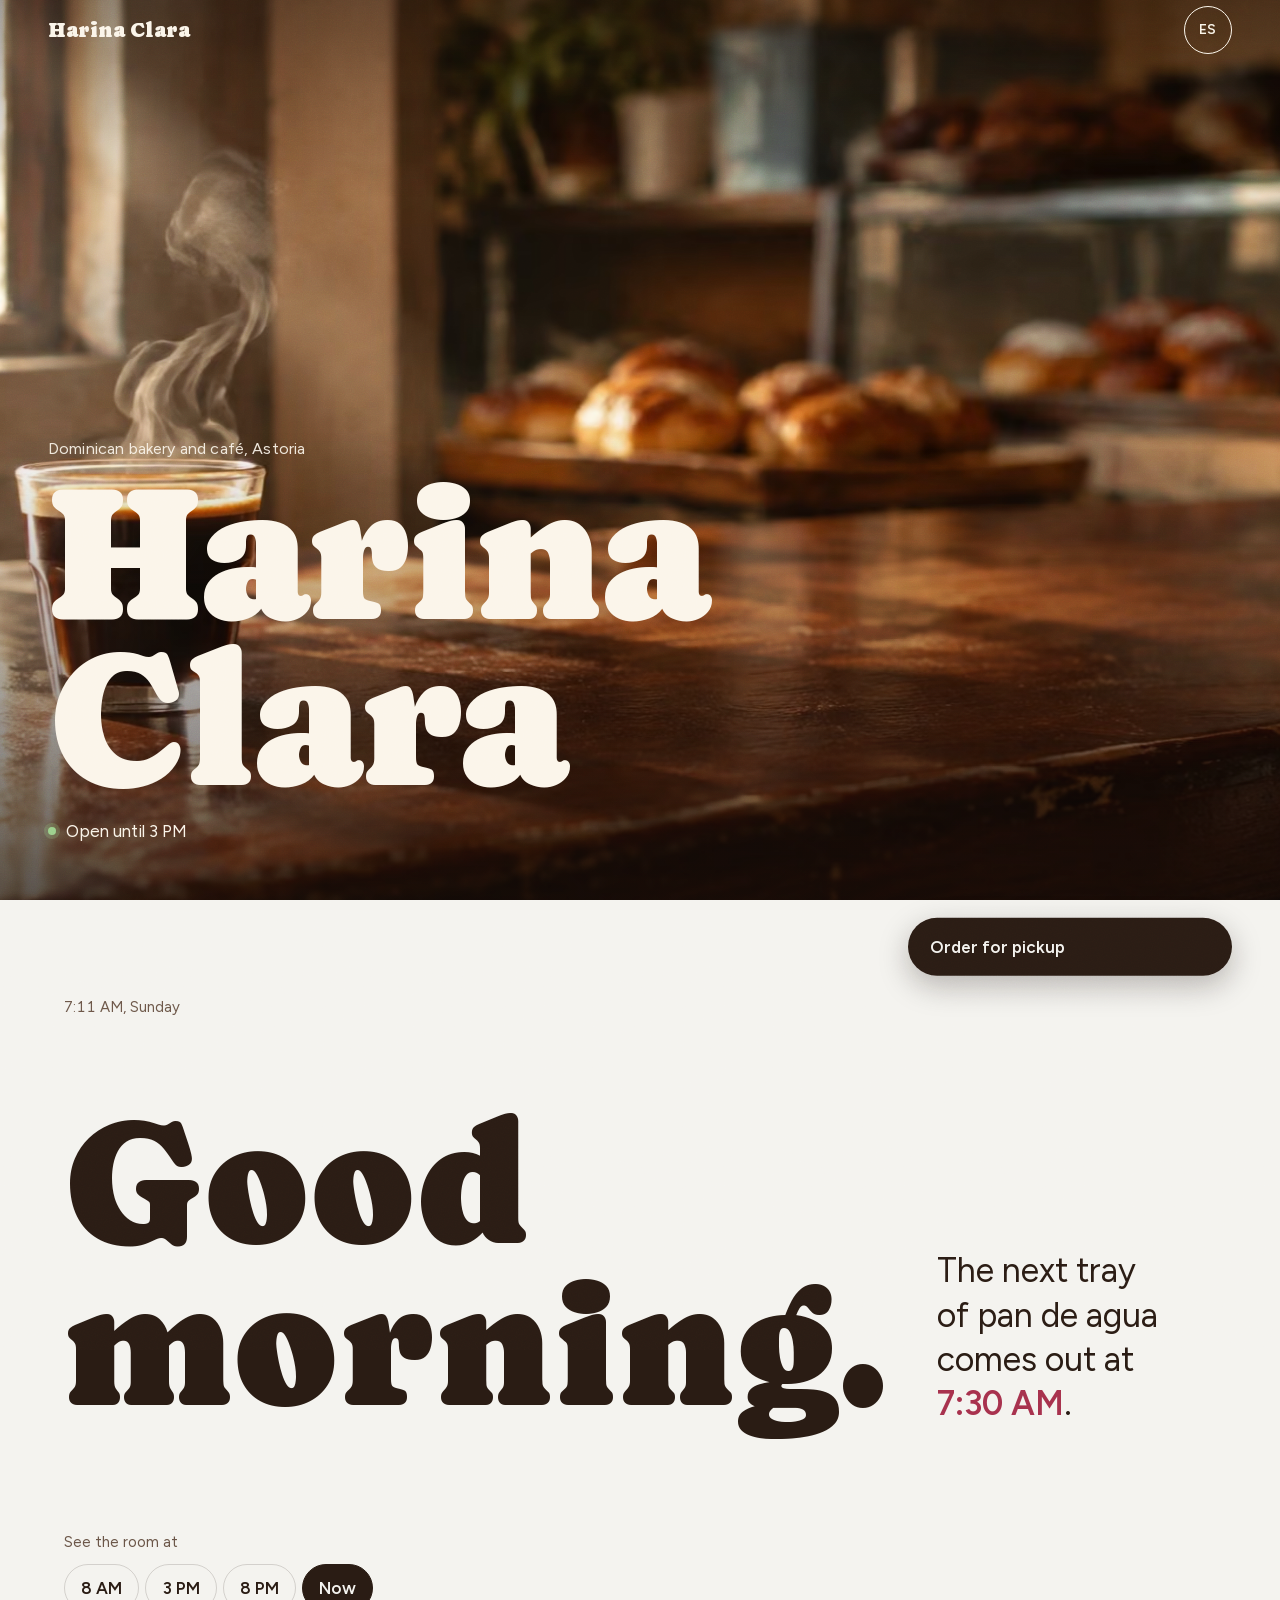
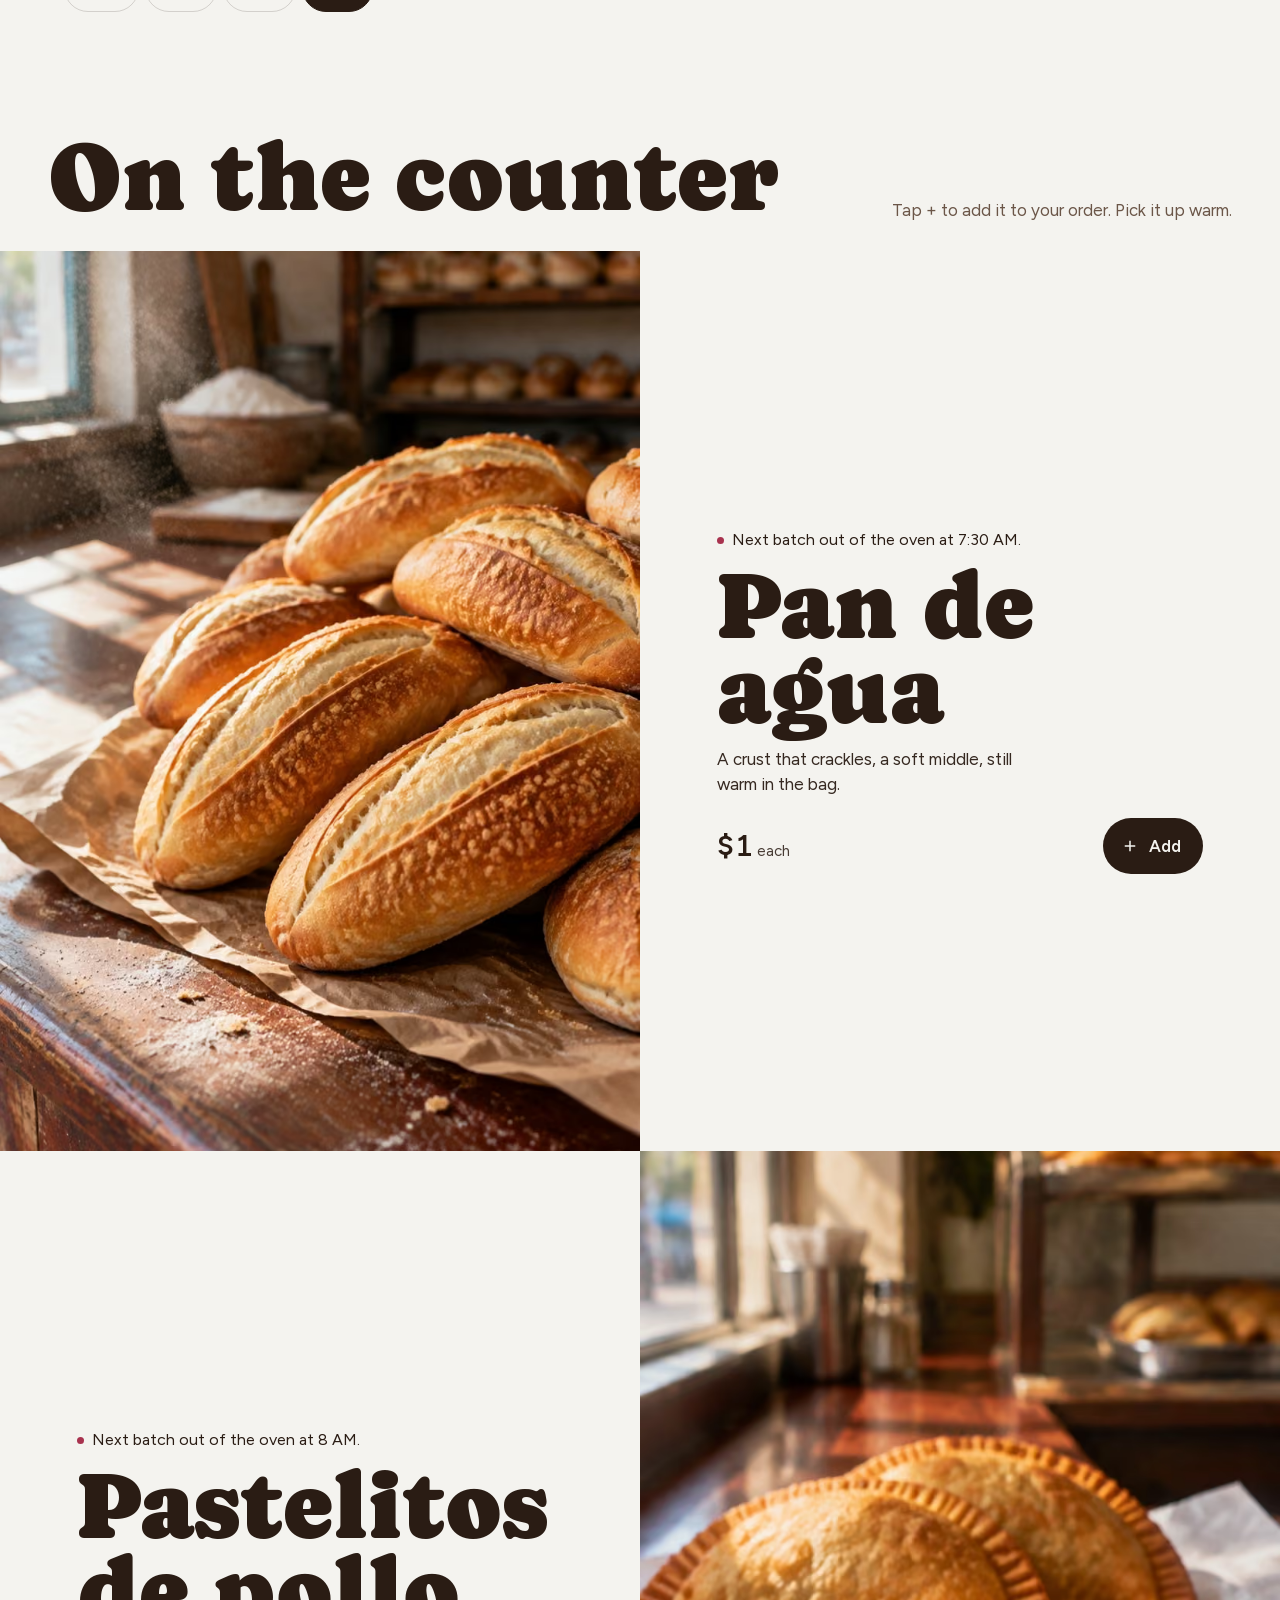
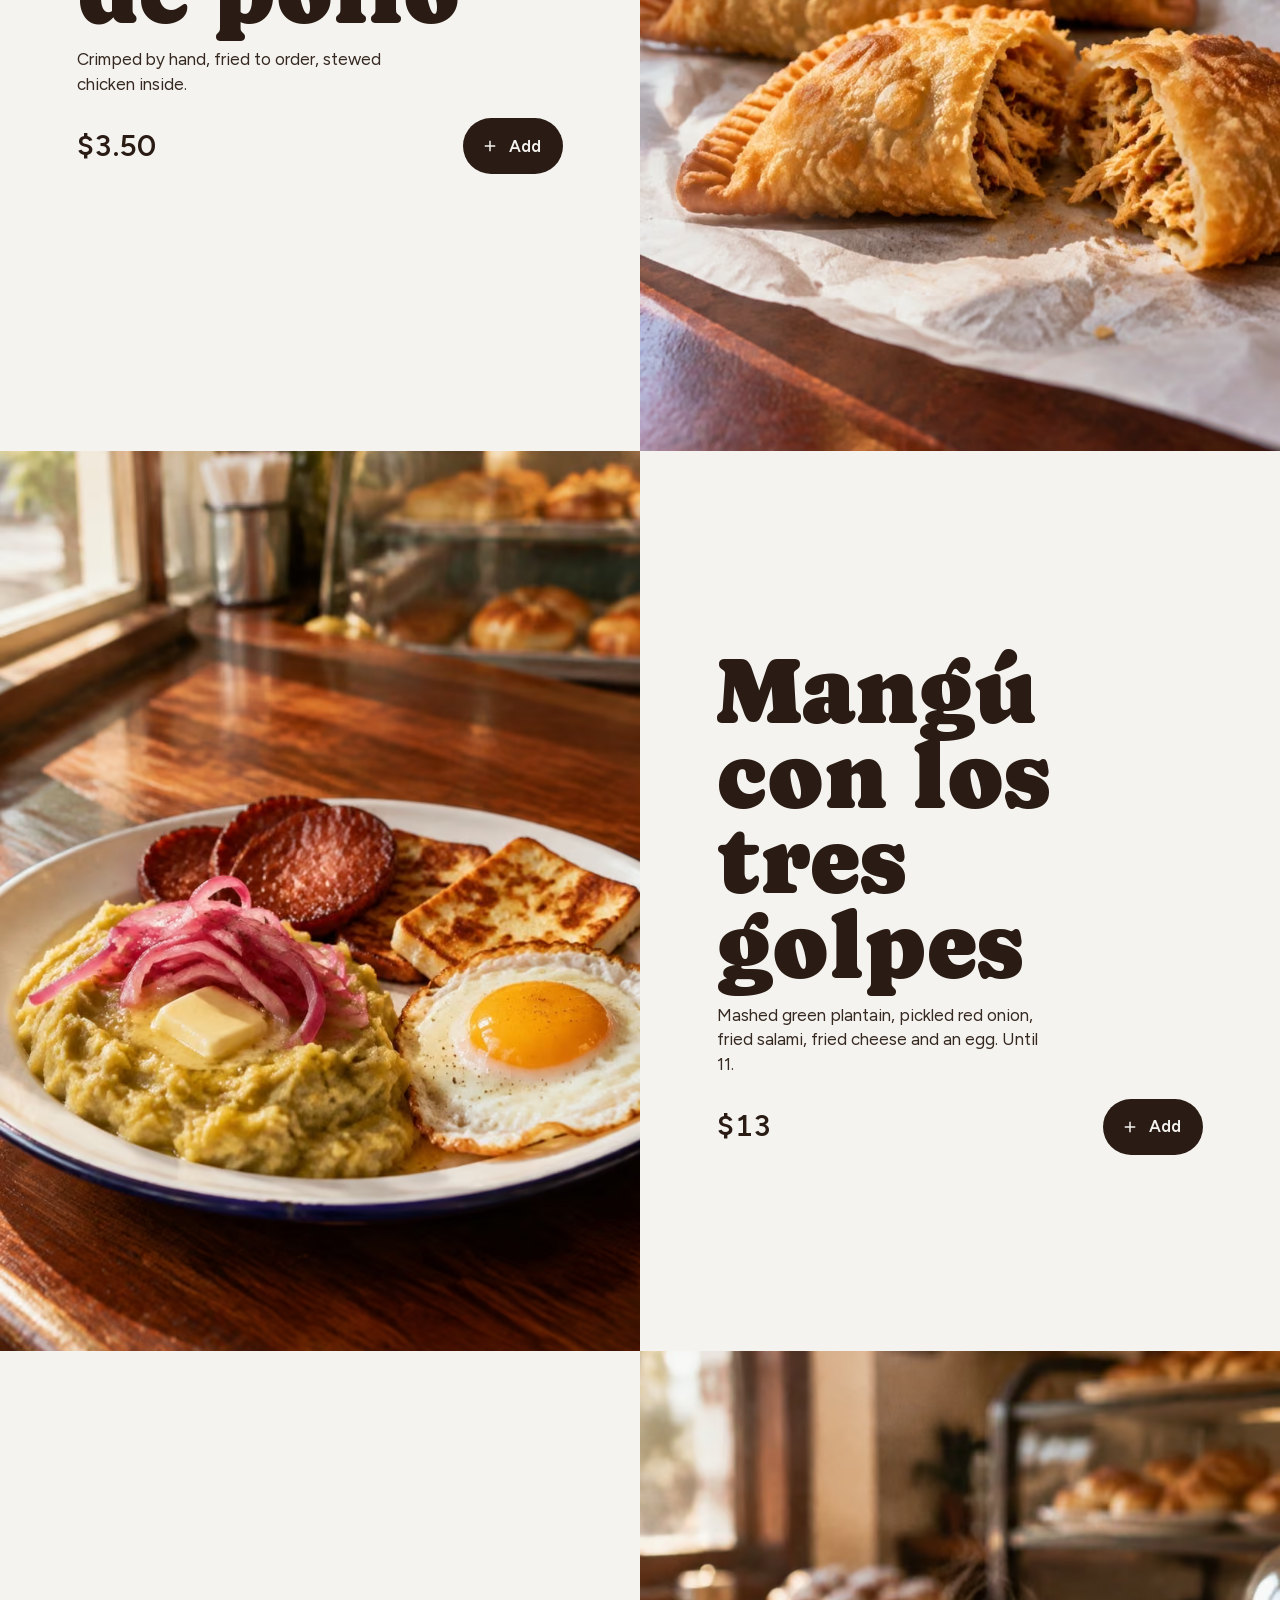
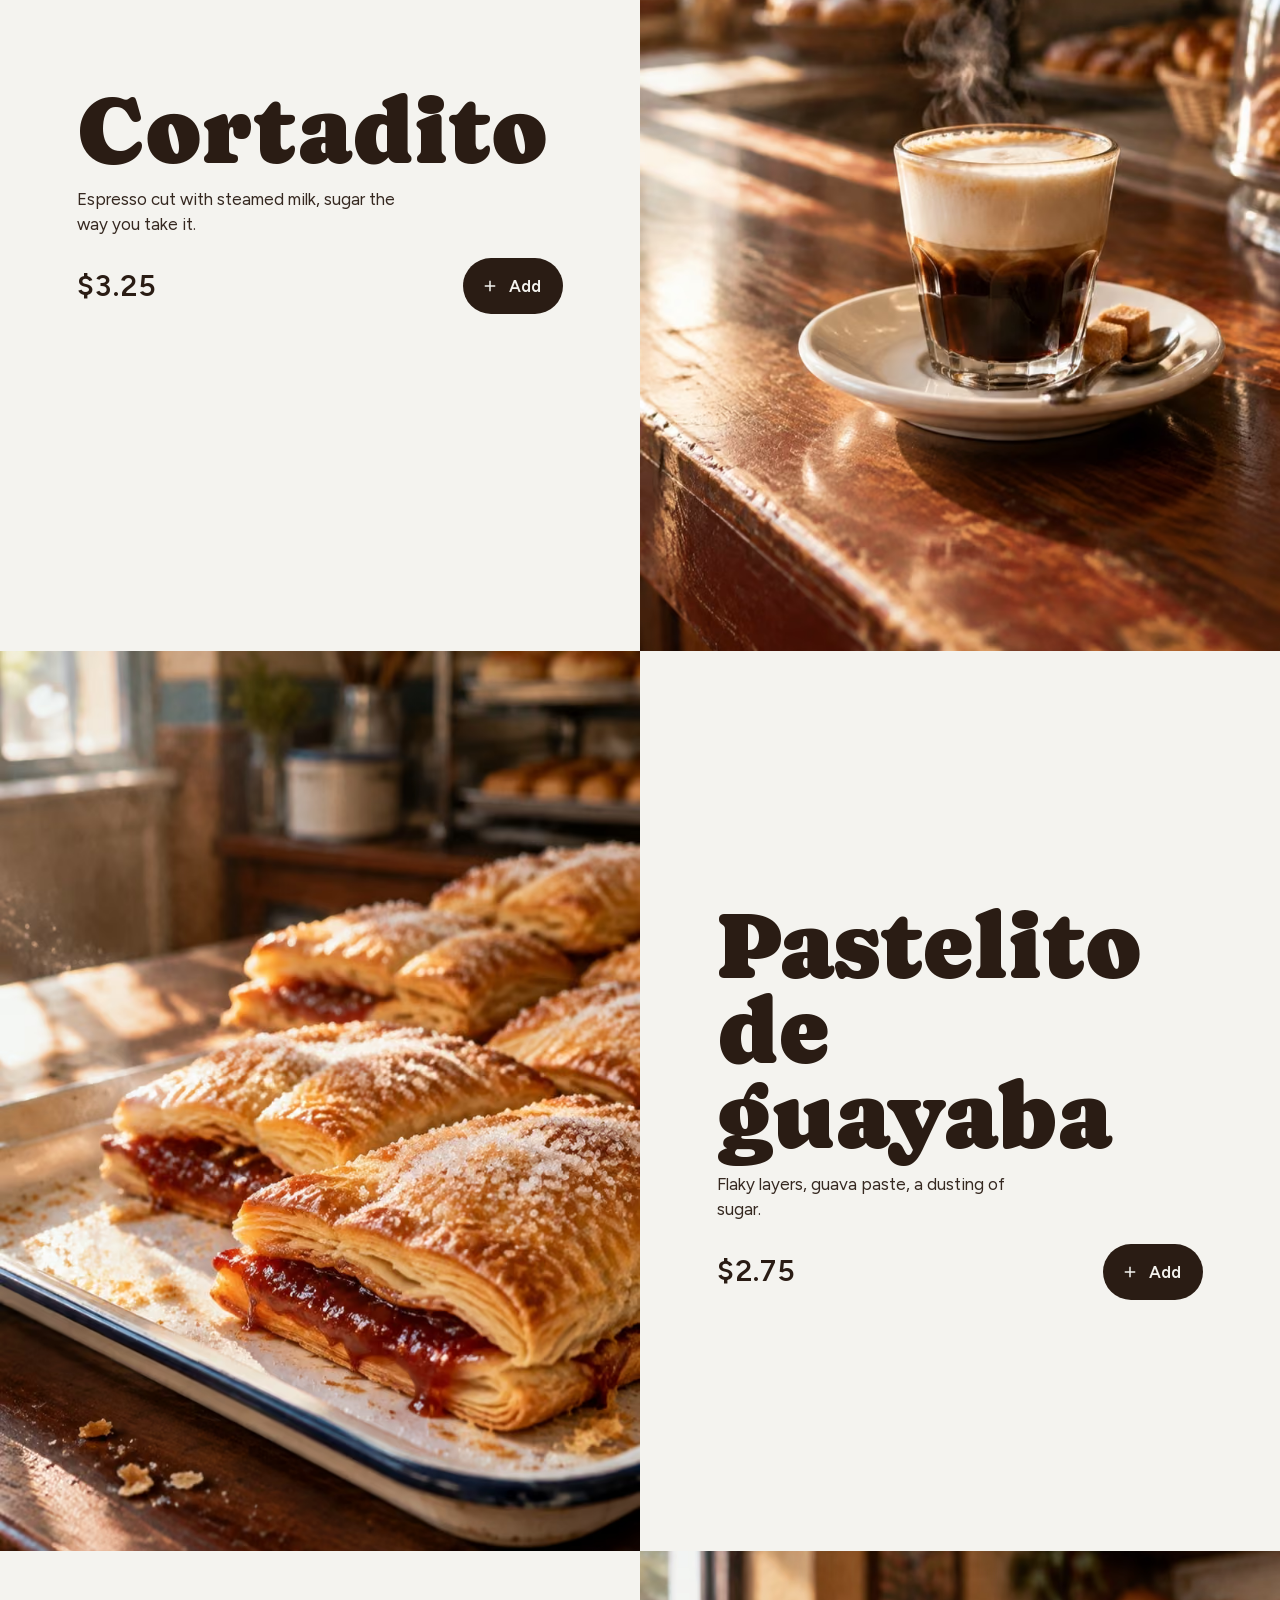
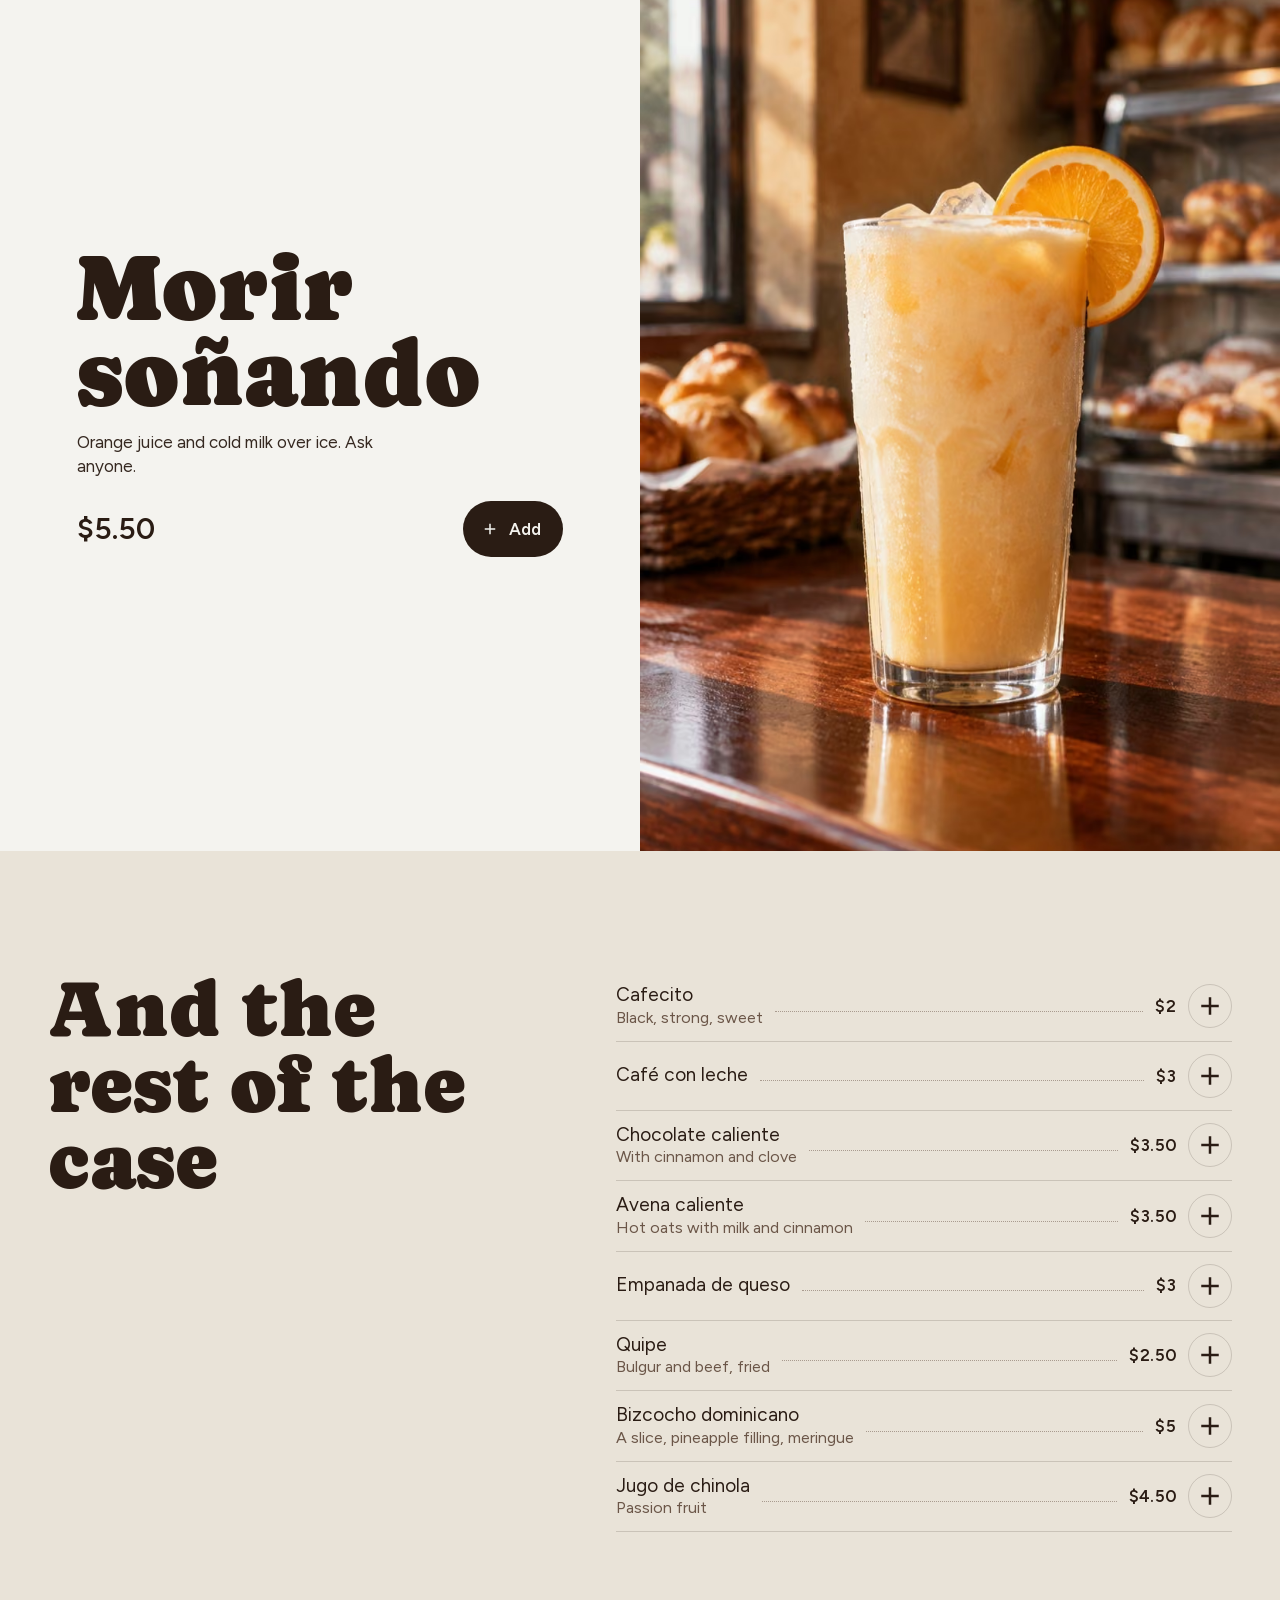
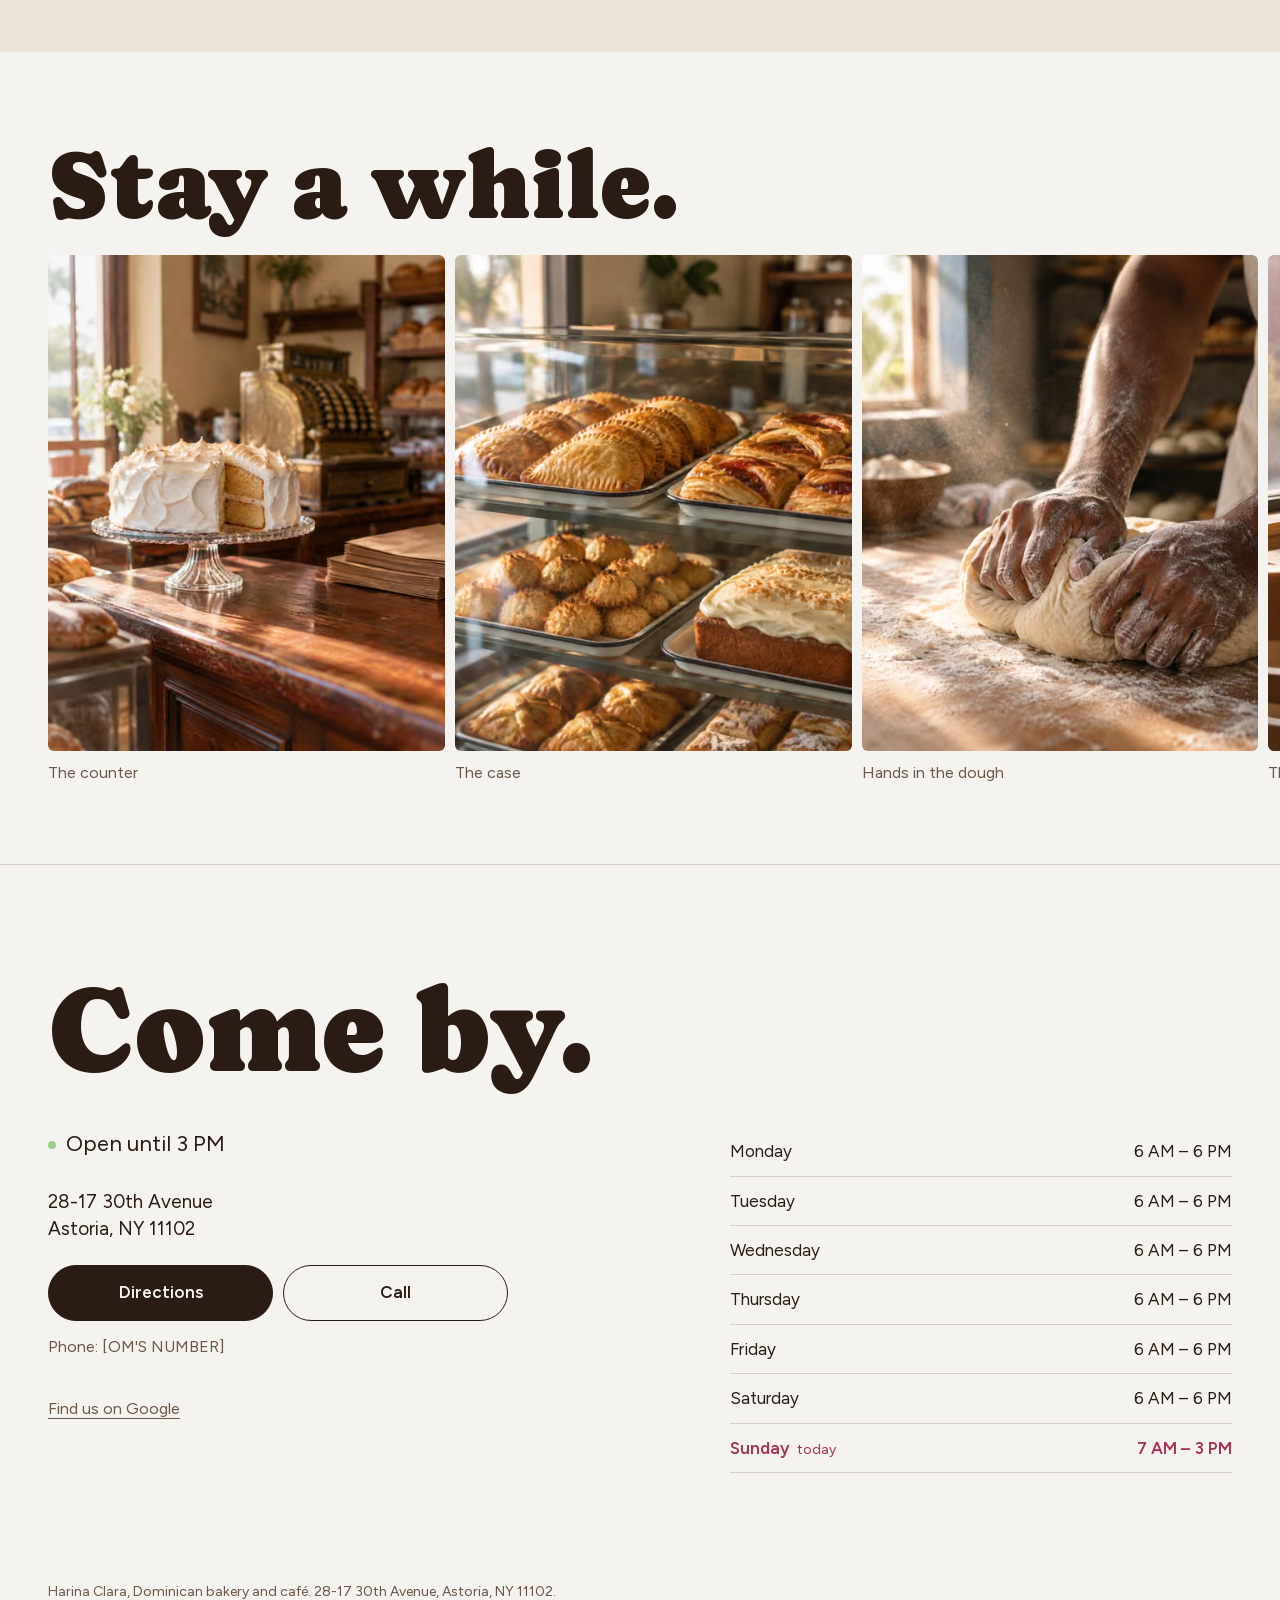
==== commit ea0c267e: "Every visible string and alt text switches language, footers included Co-Authored-By: Claude Opus 5." ====
--- a/cafe/index.html
+++ b/cafe/index.html
@@ -310,11 +310,11 @@
 
   <section class="room" aria-labelledby="roomTitle">
     <h2 id="roomTitle" class="rv" data-i18n="roomTitle">Stay a while.</h2>
-    <div class="strip" tabindex="0" aria-label="Photos of the bakery">
-      <figure><picture><source type="image/avif" srcset="img/c-counter-480.avif 480w, img/c-counter-828.avif 828w, img/c-counter-1136.avif 1136w" sizes="(min-width: 900px) 31vw, 80vw"><img src="img/c-counter-828.webp" width="1136" height="1408" alt="The mahogany counter with a frosted bizcocho and the brass register" loading="lazy" decoding="async"></picture><figcaption data-i18n="capCounter">The counter</figcaption></figure>
-      <figure><picture><source type="image/avif" srcset="img/c-case-480.avif 480w, img/c-case-828.avif 828w, img/c-case-1136.avif 1136w" sizes="(min-width: 900px) 31vw, 80vw"><img src="img/c-case-828.webp" width="1136" height="1408" alt="The glass case full of pastelitos and guava pastries" loading="lazy" decoding="async"></picture><figcaption data-i18n="capCase">The case</figcaption></figure>
-      <figure><picture><source type="image/avif" srcset="img/c-hands-480.avif 480w, img/c-hands-828.avif 828w, img/c-hands-1136.avif 1136w" sizes="(min-width: 900px) 31vw, 80vw"><img src="img/c-hands-828.webp" width="1136" height="1408" alt="Hands kneading dough on a floured table" loading="lazy" decoding="async"></picture><figcaption data-i18n="capHands">Hands in the dough</figcaption></figure>
-      <figure><picture><source type="image/avif" srcset="img/c-corner-480.avif 480w, img/c-corner-828.avif 828w, img/c-corner-1136.avif 1136w" sizes="(min-width: 900px) 31vw, 80vw"><img src="img/c-corner-828.webp" width="1136" height="1408" alt="The corner table by the window with a cafecito and a pastelito" loading="lazy" decoding="async"></picture><figcaption data-i18n="capCorner">The corner table</figcaption></figure>
+    <div class="strip" tabindex="0" aria-label="Photos of the bakery" data-i18n-aria="stripAria">
+      <figure><picture><source type="image/avif" srcset="img/c-counter-480.avif 480w, img/c-counter-828.avif 828w, img/c-counter-1136.avif 1136w" sizes="(min-width: 900px) 31vw, 80vw"><img src="img/c-counter-828.webp" width="1136" height="1408" alt="The mahogany counter with a frosted bizcocho and the brass register" data-i18n-alt="altCounter" loading="lazy" decoding="async"></picture><figcaption data-i18n="capCounter">The counter</figcaption></figure>
+      <figure><picture><source type="image/avif" srcset="img/c-case-480.avif 480w, img/c-case-828.avif 828w, img/c-case-1136.avif 1136w" sizes="(min-width: 900px) 31vw, 80vw"><img src="img/c-case-828.webp" width="1136" height="1408" alt="The glass case full of pastelitos and guava pastries" data-i18n-alt="altCase" loading="lazy" decoding="async"></picture><figcaption data-i18n="capCase">The case</figcaption></figure>
+      <figure><picture><source type="image/avif" srcset="img/c-hands-480.avif 480w, img/c-hands-828.avif 828w, img/c-hands-1136.avif 1136w" sizes="(min-width: 900px) 31vw, 80vw"><img src="img/c-hands-828.webp" width="1136" height="1408" alt="Hands kneading dough on a floured table" data-i18n-alt="altHands" loading="lazy" decoding="async"></picture><figcaption data-i18n="capHands">Hands in the dough</figcaption></figure>
+      <figure><picture><source type="image/avif" srcset="img/c-corner-480.avif 480w, img/c-corner-828.avif 828w, img/c-corner-1136.avif 1136w" sizes="(min-width: 900px) 31vw, 80vw"><img src="img/c-corner-828.webp" width="1136" height="1408" alt="The corner table by the window with a cafecito and a pastelito" data-i18n-alt="altCorner" loading="lazy" decoding="async"></picture><figcaption data-i18n="capCorner">The corner table</figcaption></figure>
     </div>
   </section>
 
@@ -330,12 +330,12 @@
       <p class="phone" id="phoneText"></p>
       <a class="google" id="googleLink" href="#" target="_blank" rel="noopener" data-i18n="google">Find us on Google</a>
     </div>
-    <ul class="hours" id="hours" aria-label="Hours"></ul>
+    <ul class="hours" id="hours" aria-label="Hours" data-i18n-aria="hoursAria"></ul>
   </section>
 </main>
 
 <footer>
-  <p>Harina Clara, panadería y café. 28-17 30th Avenue, Astoria, NY 11102.</p>
+  <p data-i18n="foot">Harina Clara, Dominican bakery and café. 28-17 30th Avenue, Astoria, NY 11102.</p>
 </footer>
 
 <div class="bar" id="bar"><button type="button" id="barBtn"><span id="barLabel"></span><span class="sum" id="barSum"></span></button></div>
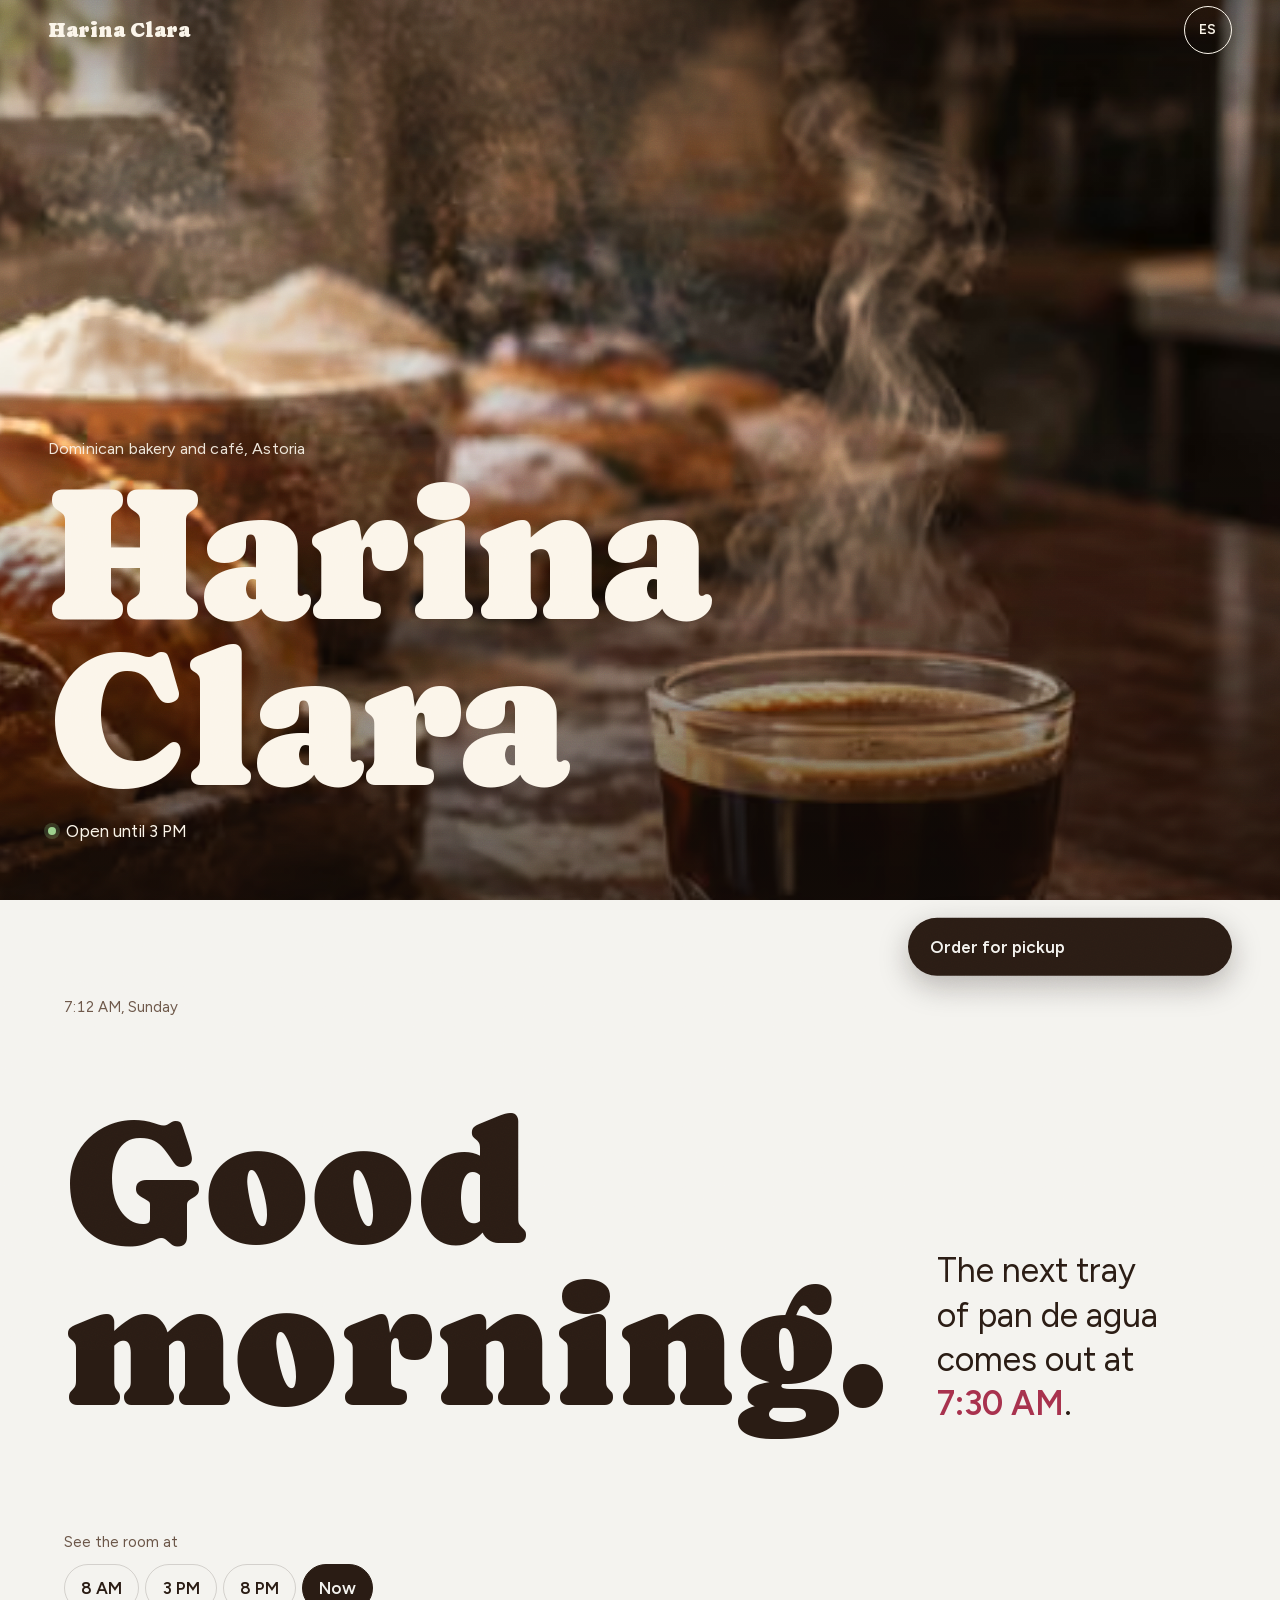
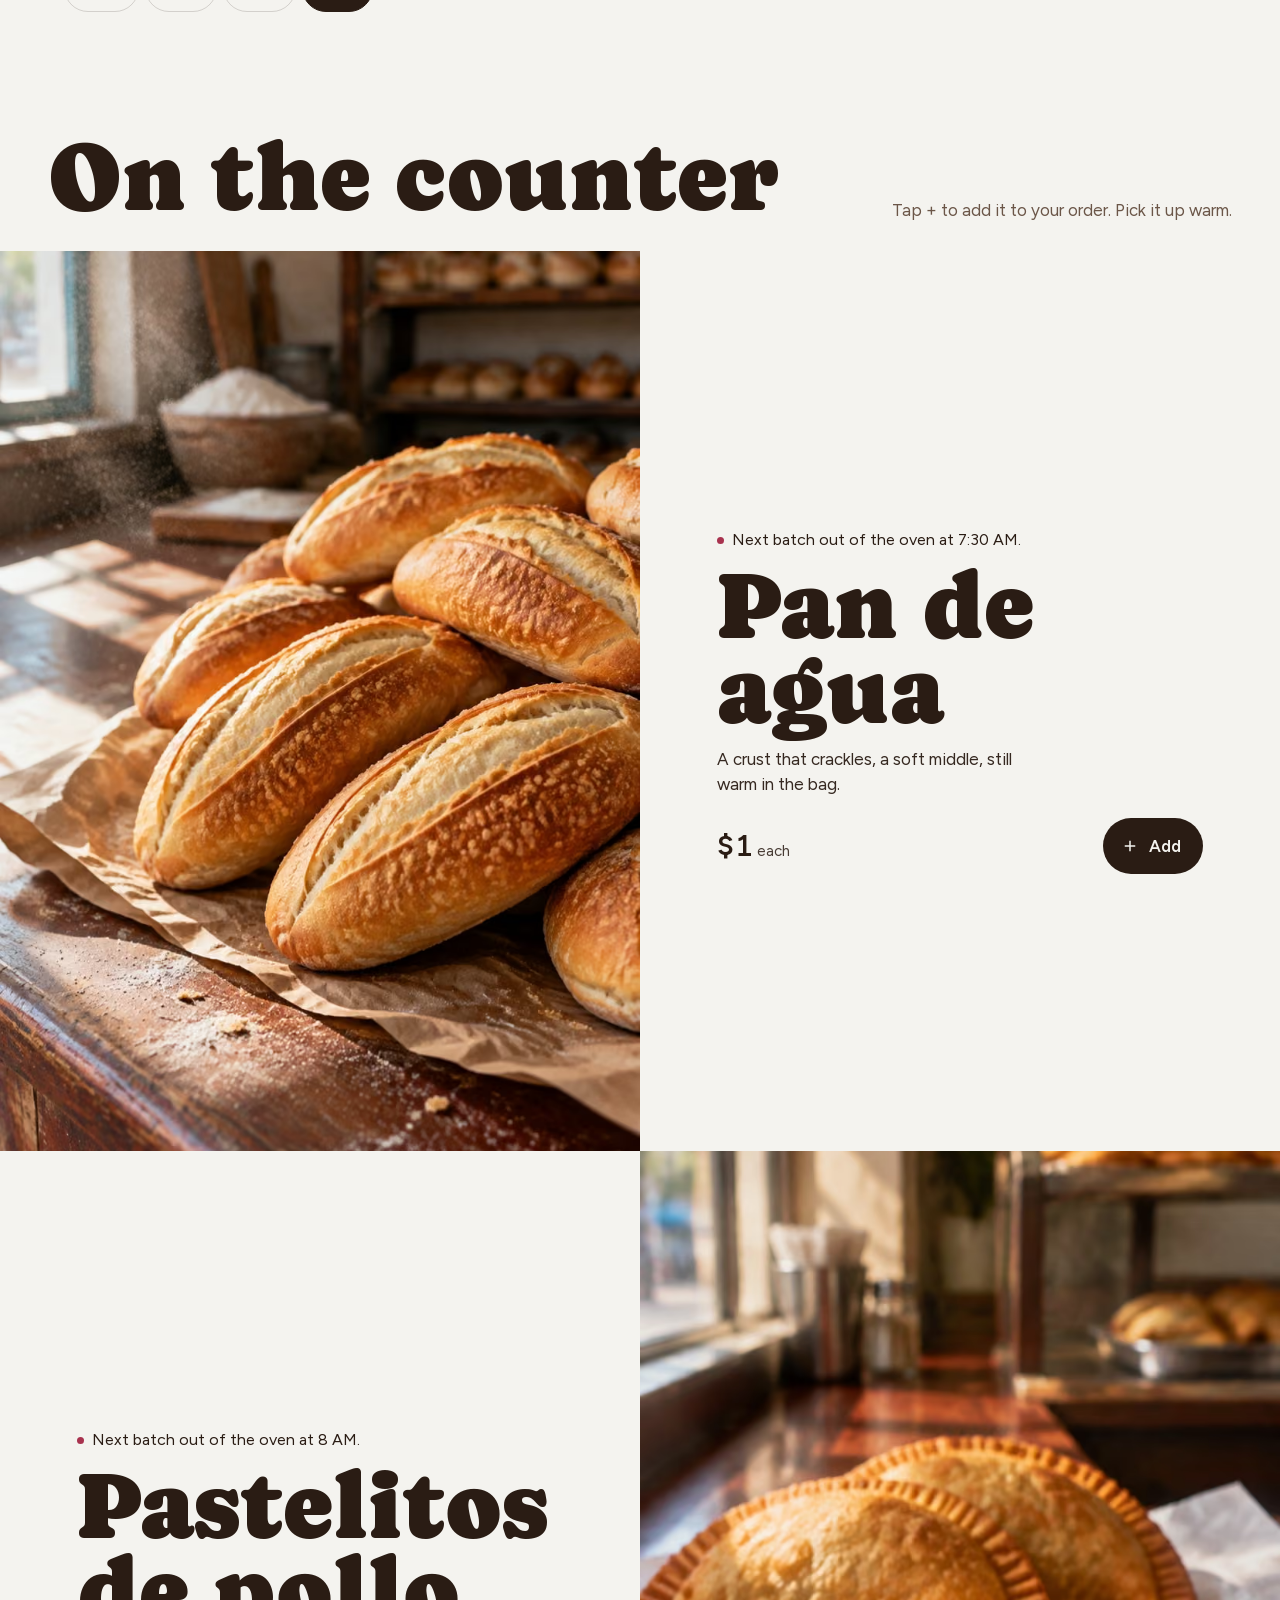
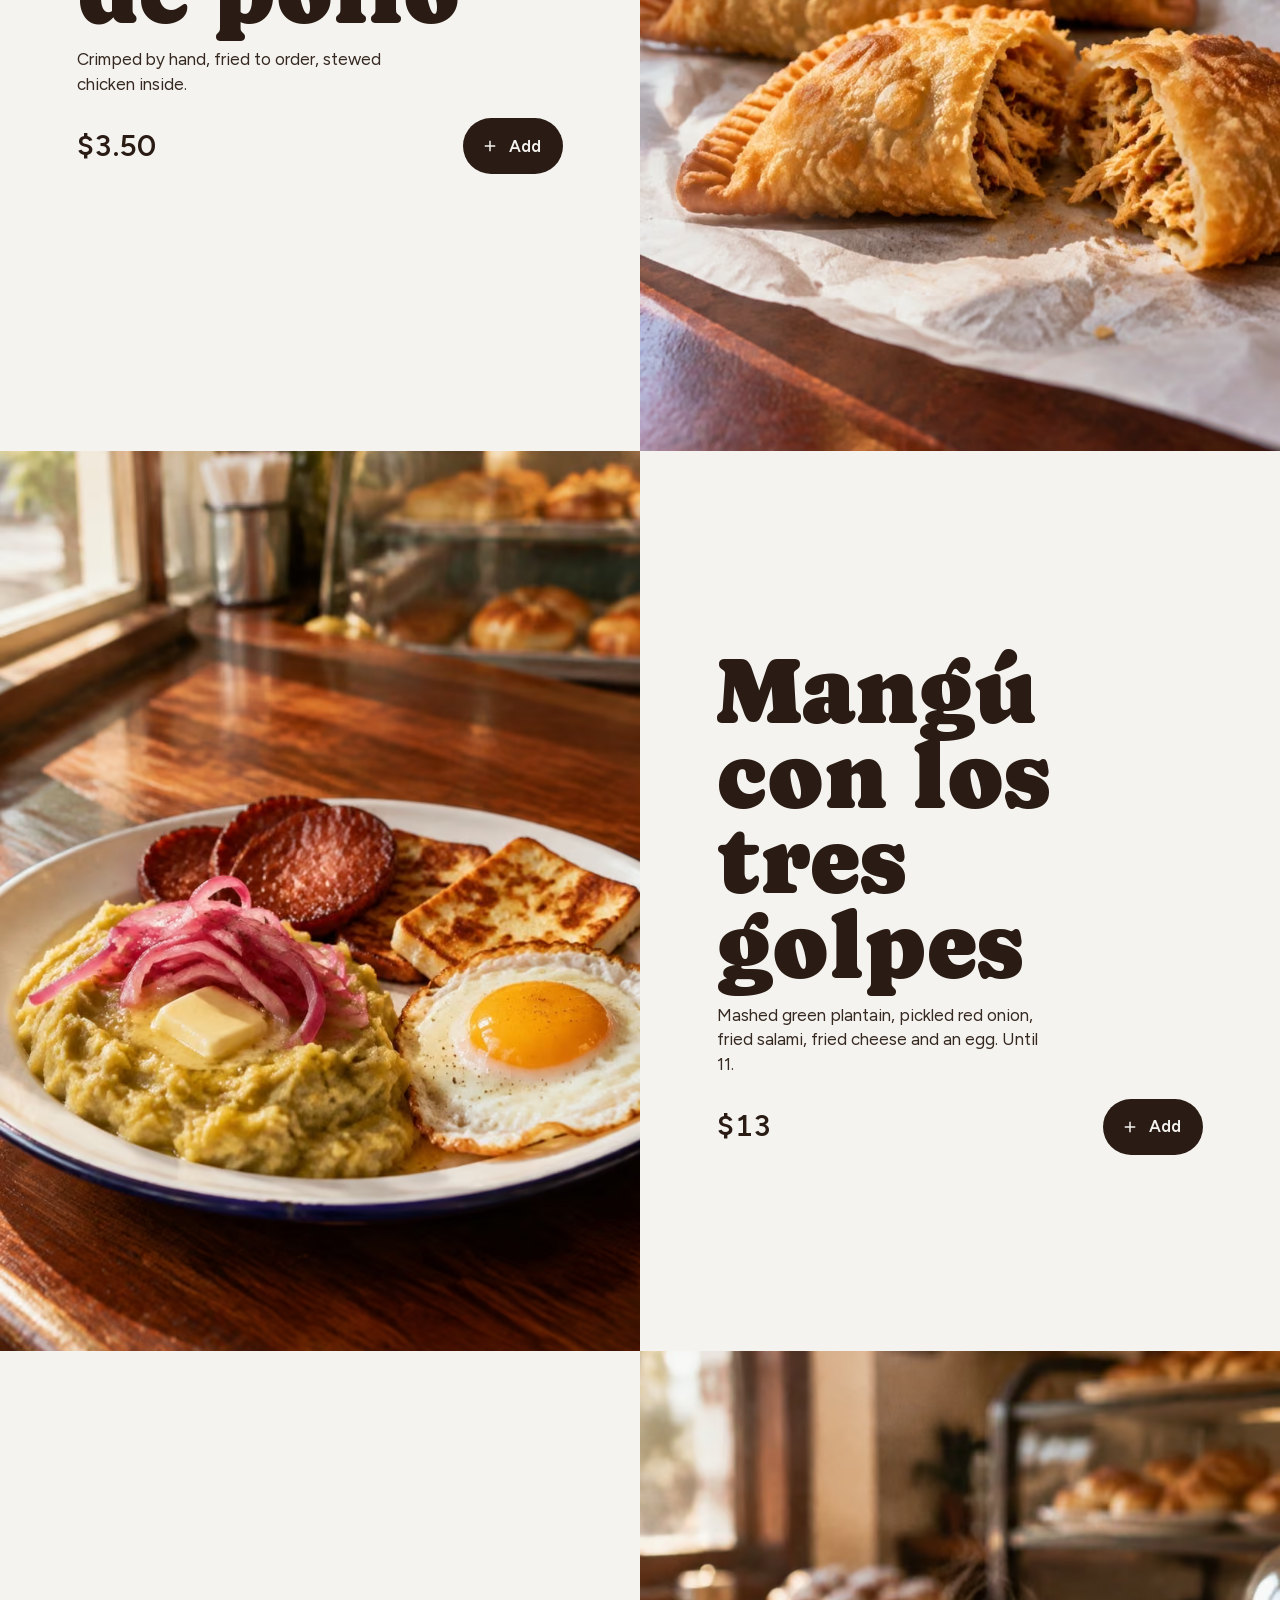
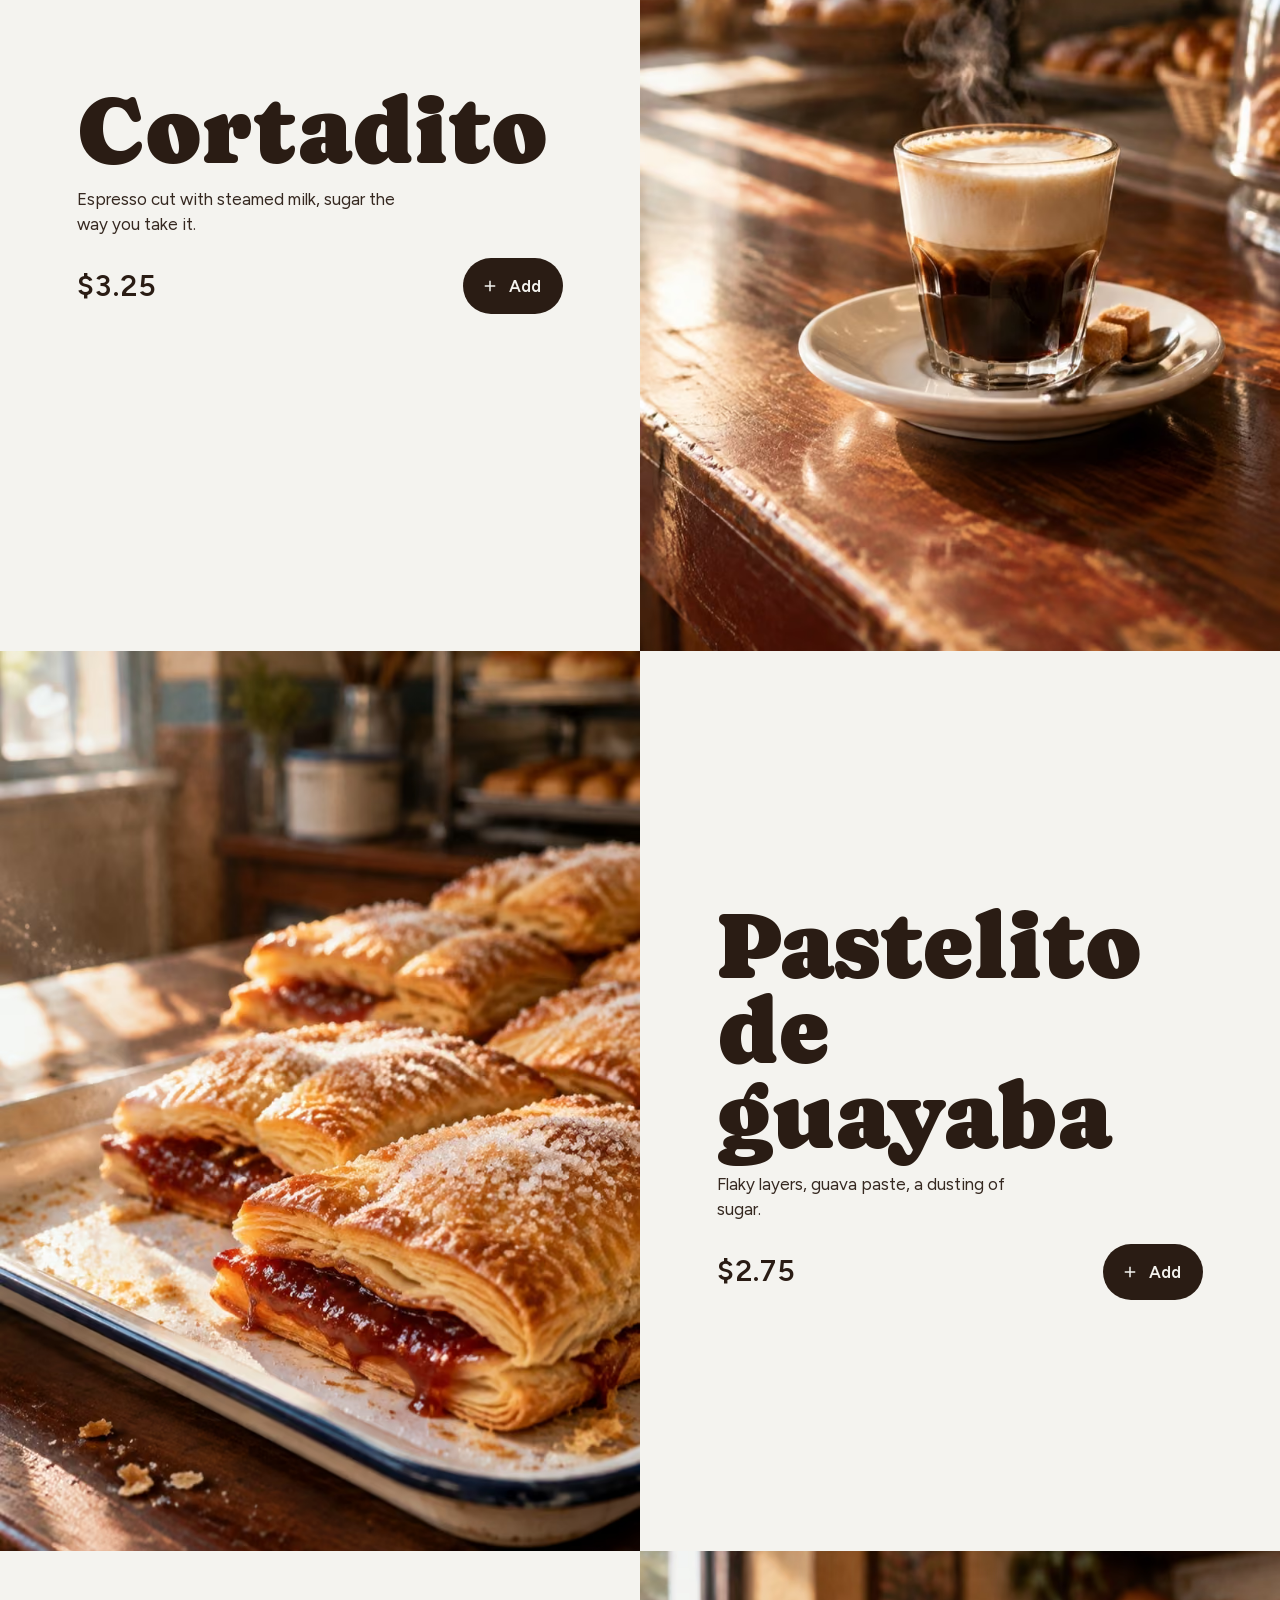
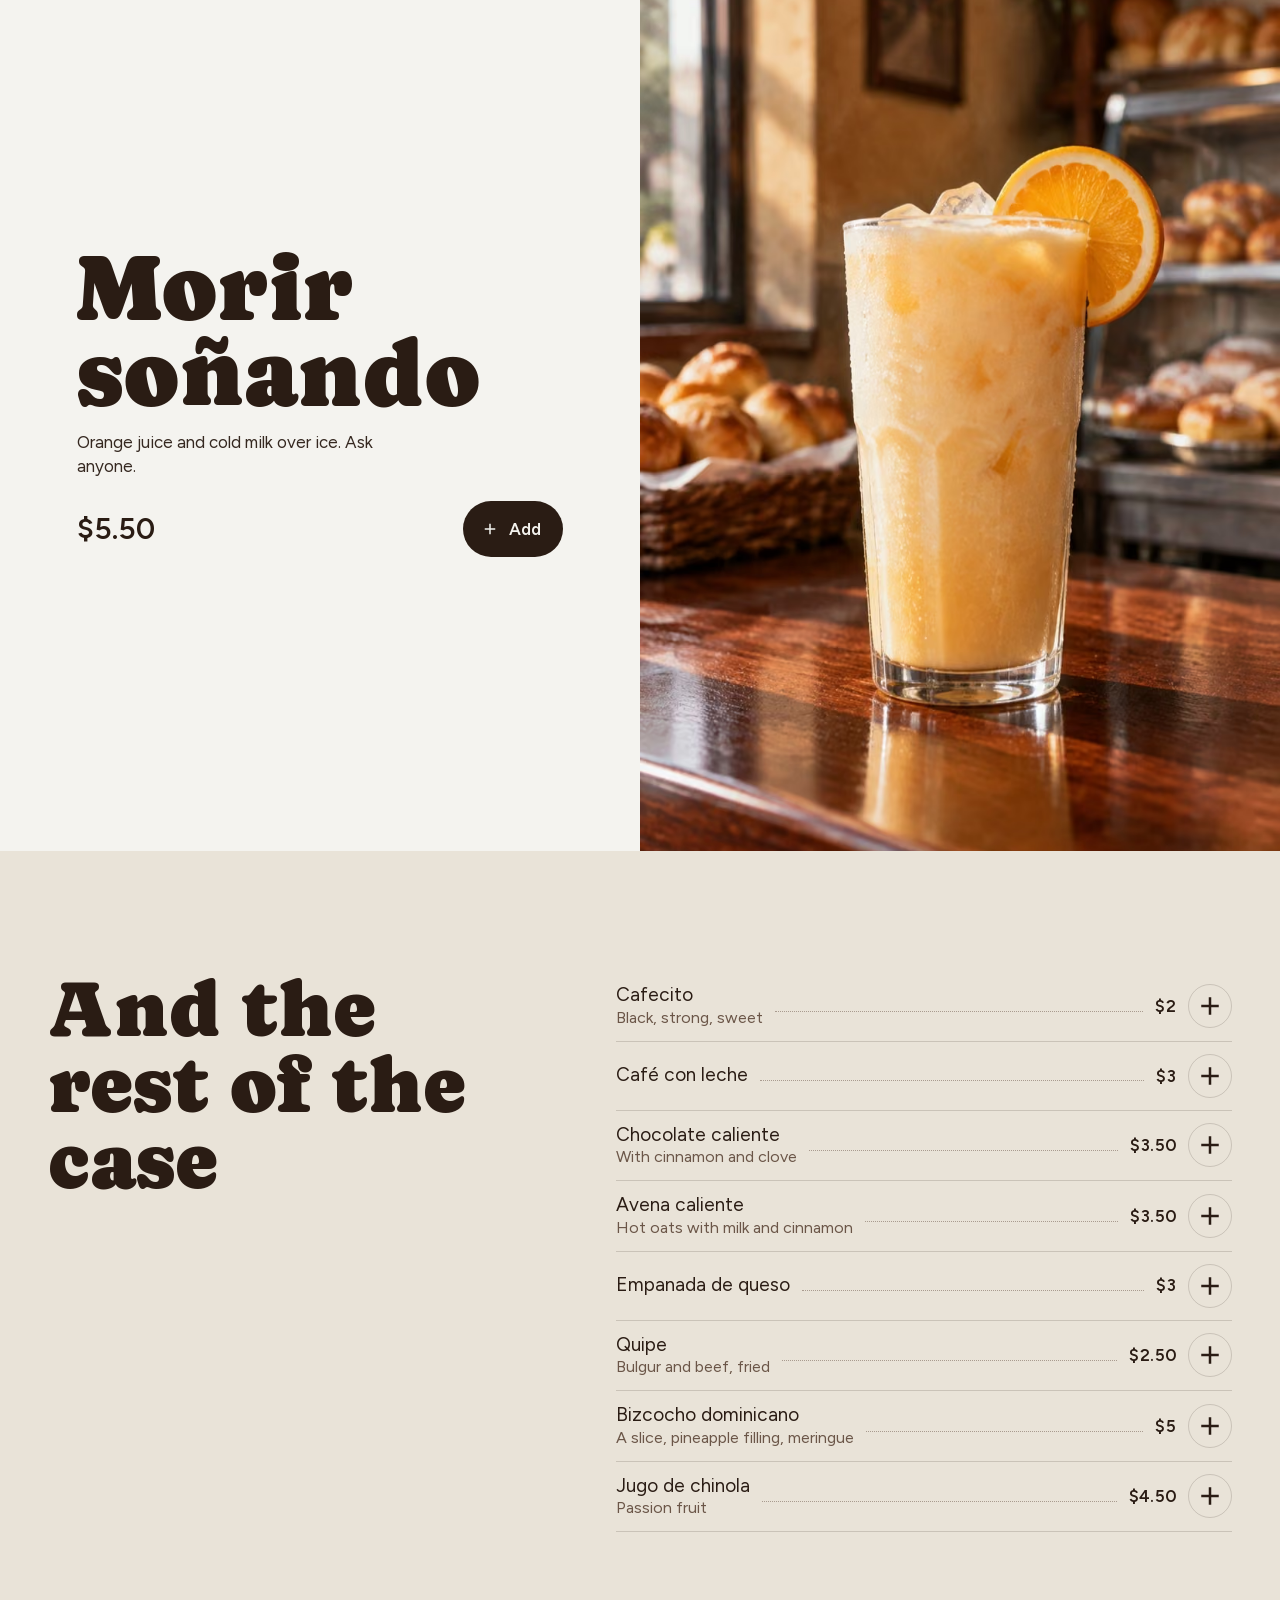
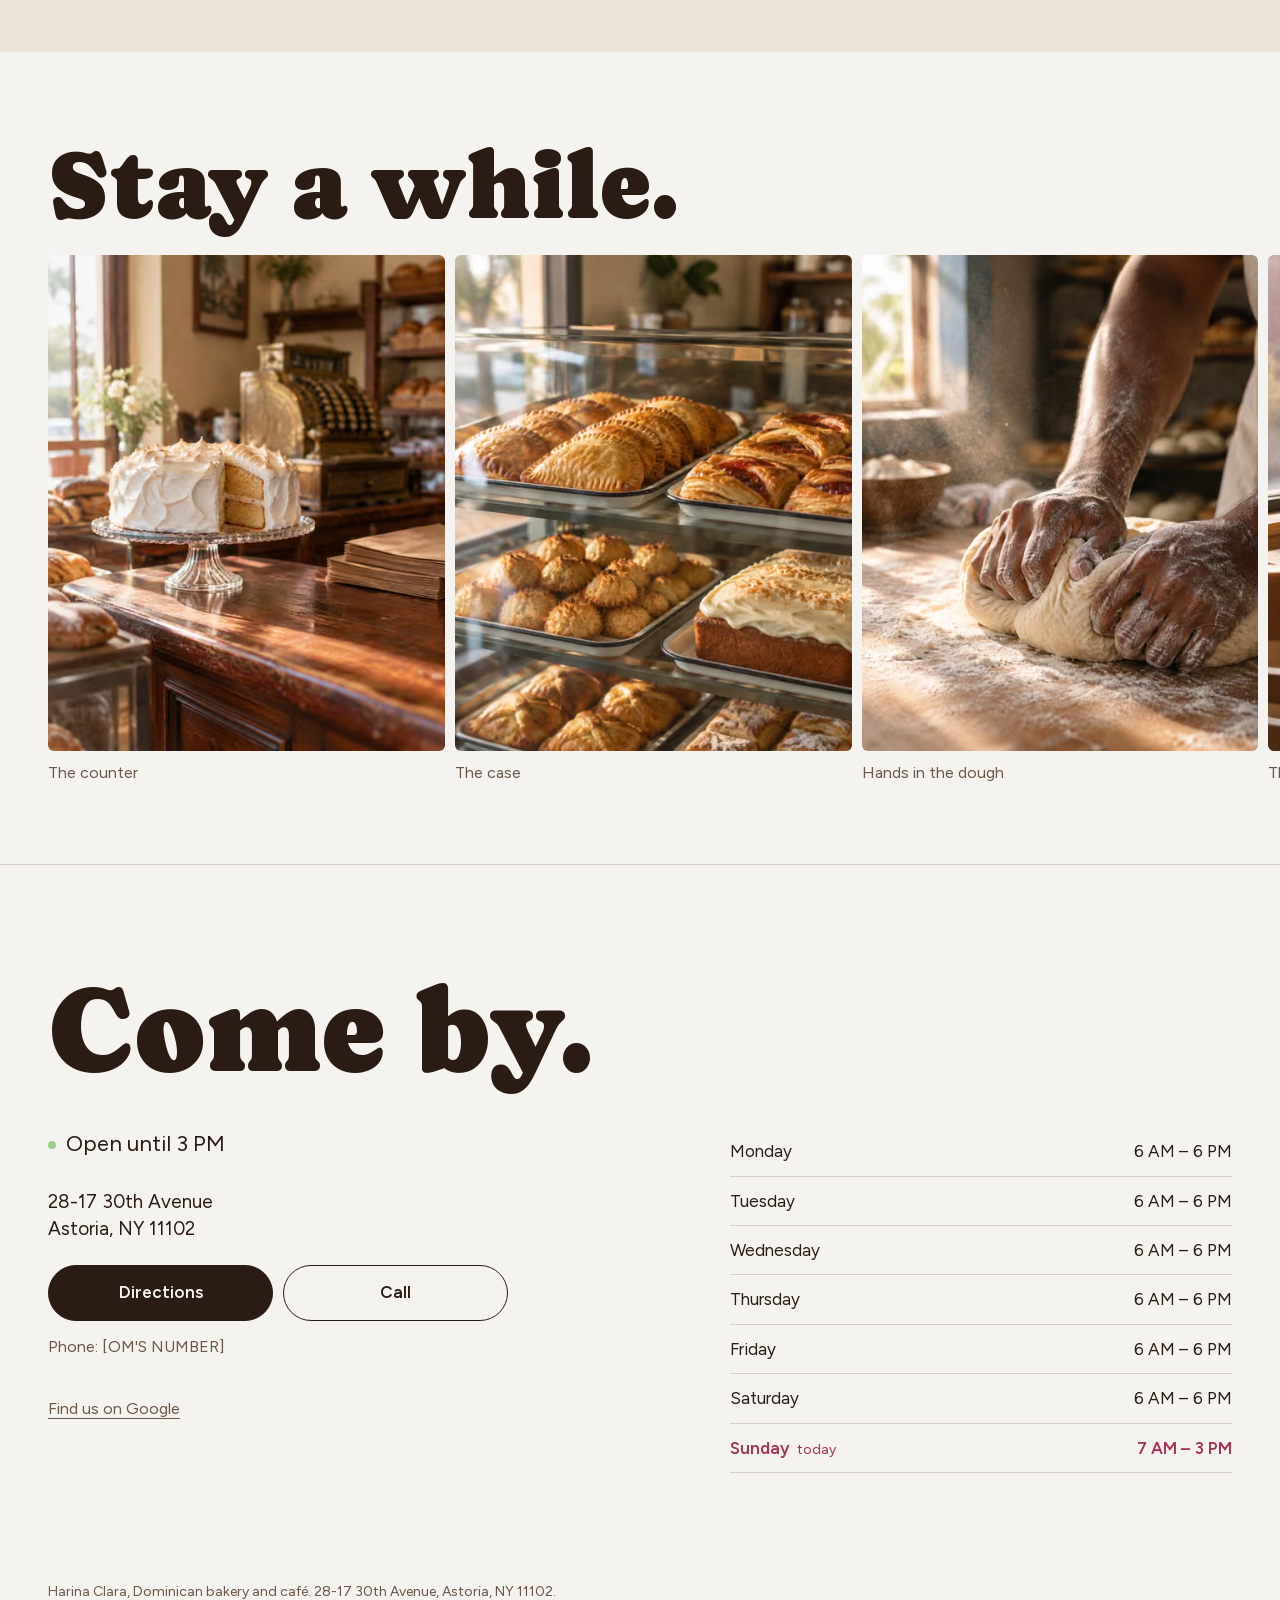
==== commit 2e725411: "Grain starts after the page settles; hookah smoke runs only in view Co-Authored-By: Claude Opus 5.5 " ====
--- a/cafe/index.html
+++ b/cafe/index.html
@@ -68,9 +68,10 @@
 /* film grain over everything */
 .grain { position: fixed; inset: -50%; z-index: 60; pointer-events: none; opacity: .14; mix-blend-mode: overlay;
   background-image: url("data:image/svg+xml;utf8,<svg xmlns='http://www.w3.org/2000/svg' width='180' height='180'><filter id='n'><feTurbulence type='fractalNoise' baseFrequency='.85' numOctaves='2' stitchTiles='stitch'/></filter><rect width='100%' height='100%' filter='url(%23n)'/></svg>");
-  animation: grain 1.2s steps(5) infinite; }
+   }
+.settled .grain { animation: grain 1.1s steps(5) infinite; }
 @keyframes grain { 0% { transform: translate(0, 0); } 20% { transform: translate(-3%, 2%); } 40% { transform: translate(2%, -3%); } 60% { transform: translate(-2%, -1%); } 80% { transform: translate(3%, 3%); } 100% { transform: translate(0, 0); } }
-@media (prefers-reduced-motion: reduce) { .grain { animation: none; } }
+@media (prefers-reduced-motion: reduce) { .grain, .settled .grain { animation: none; } }
 
 /* header */
 .top { position: fixed; top: 0; left: 0; right: 0; z-index: 40; display: flex; align-items: center; justify-content: space-between;
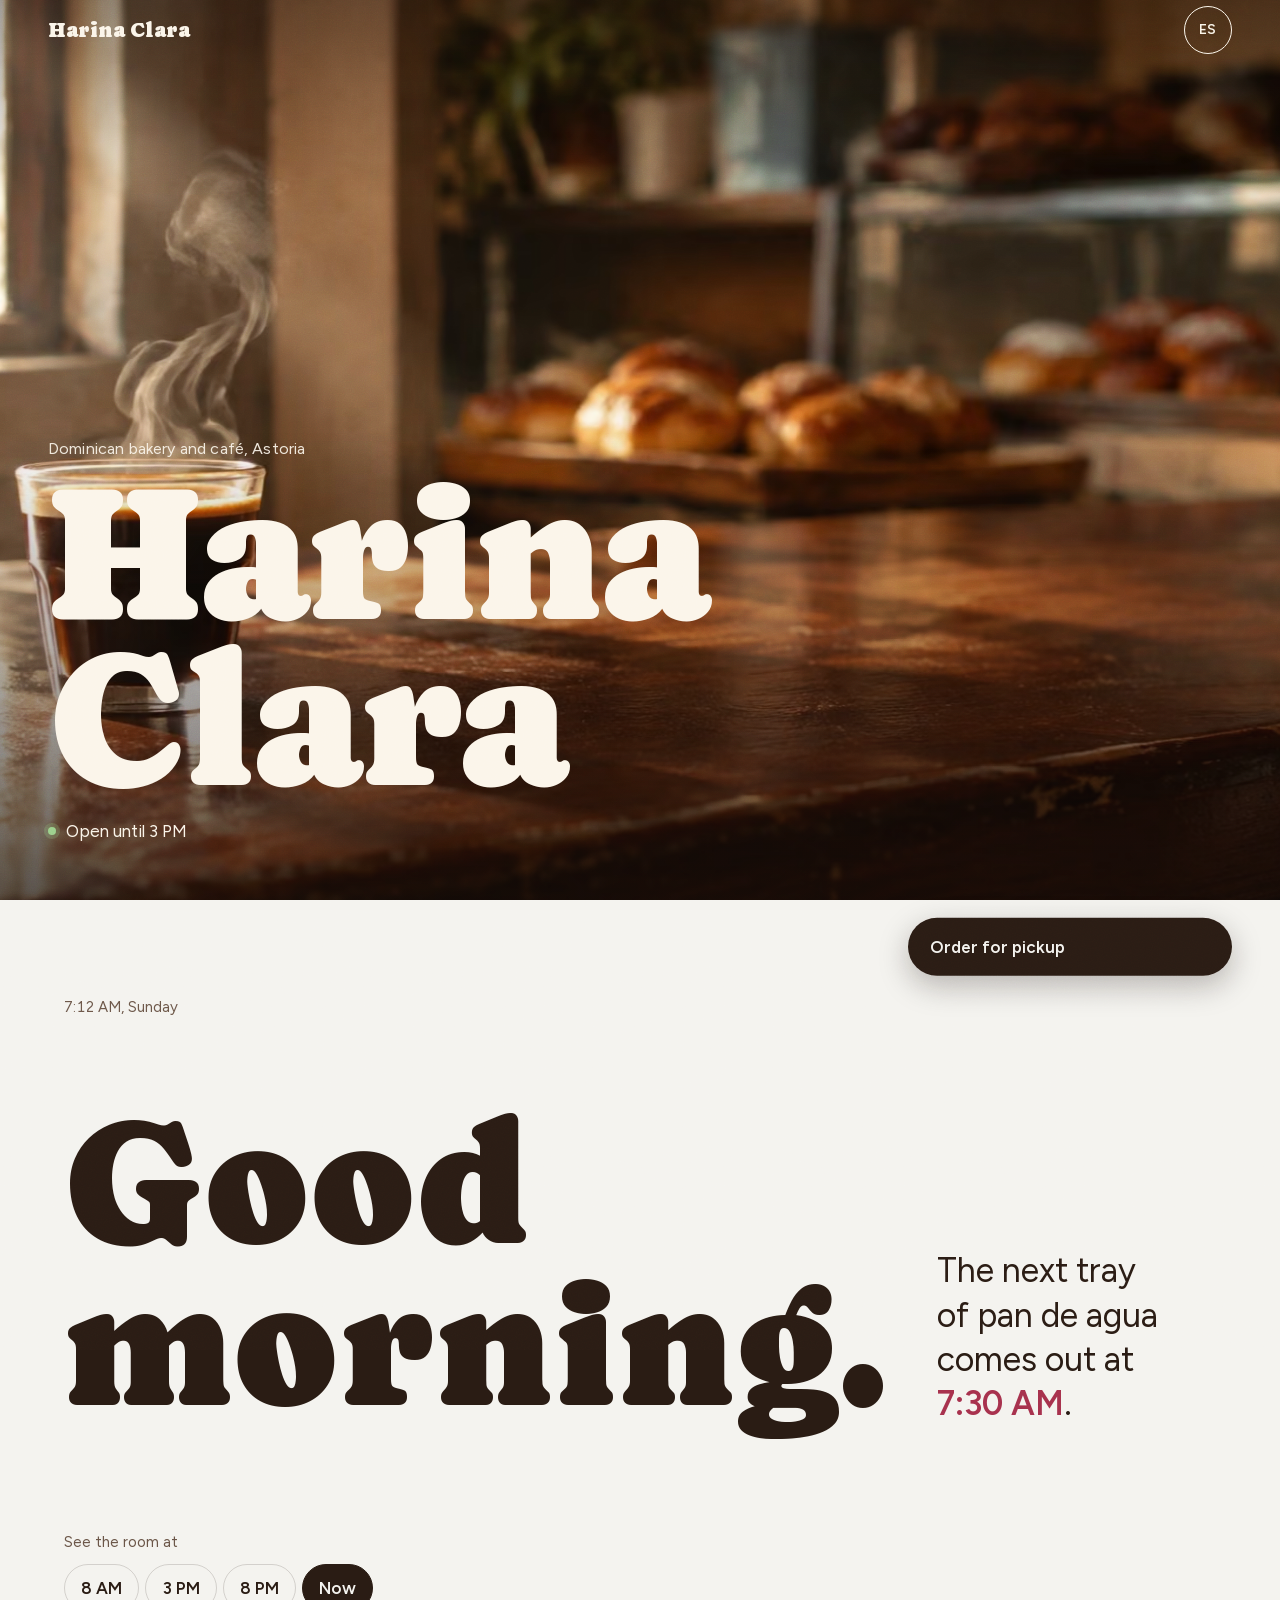
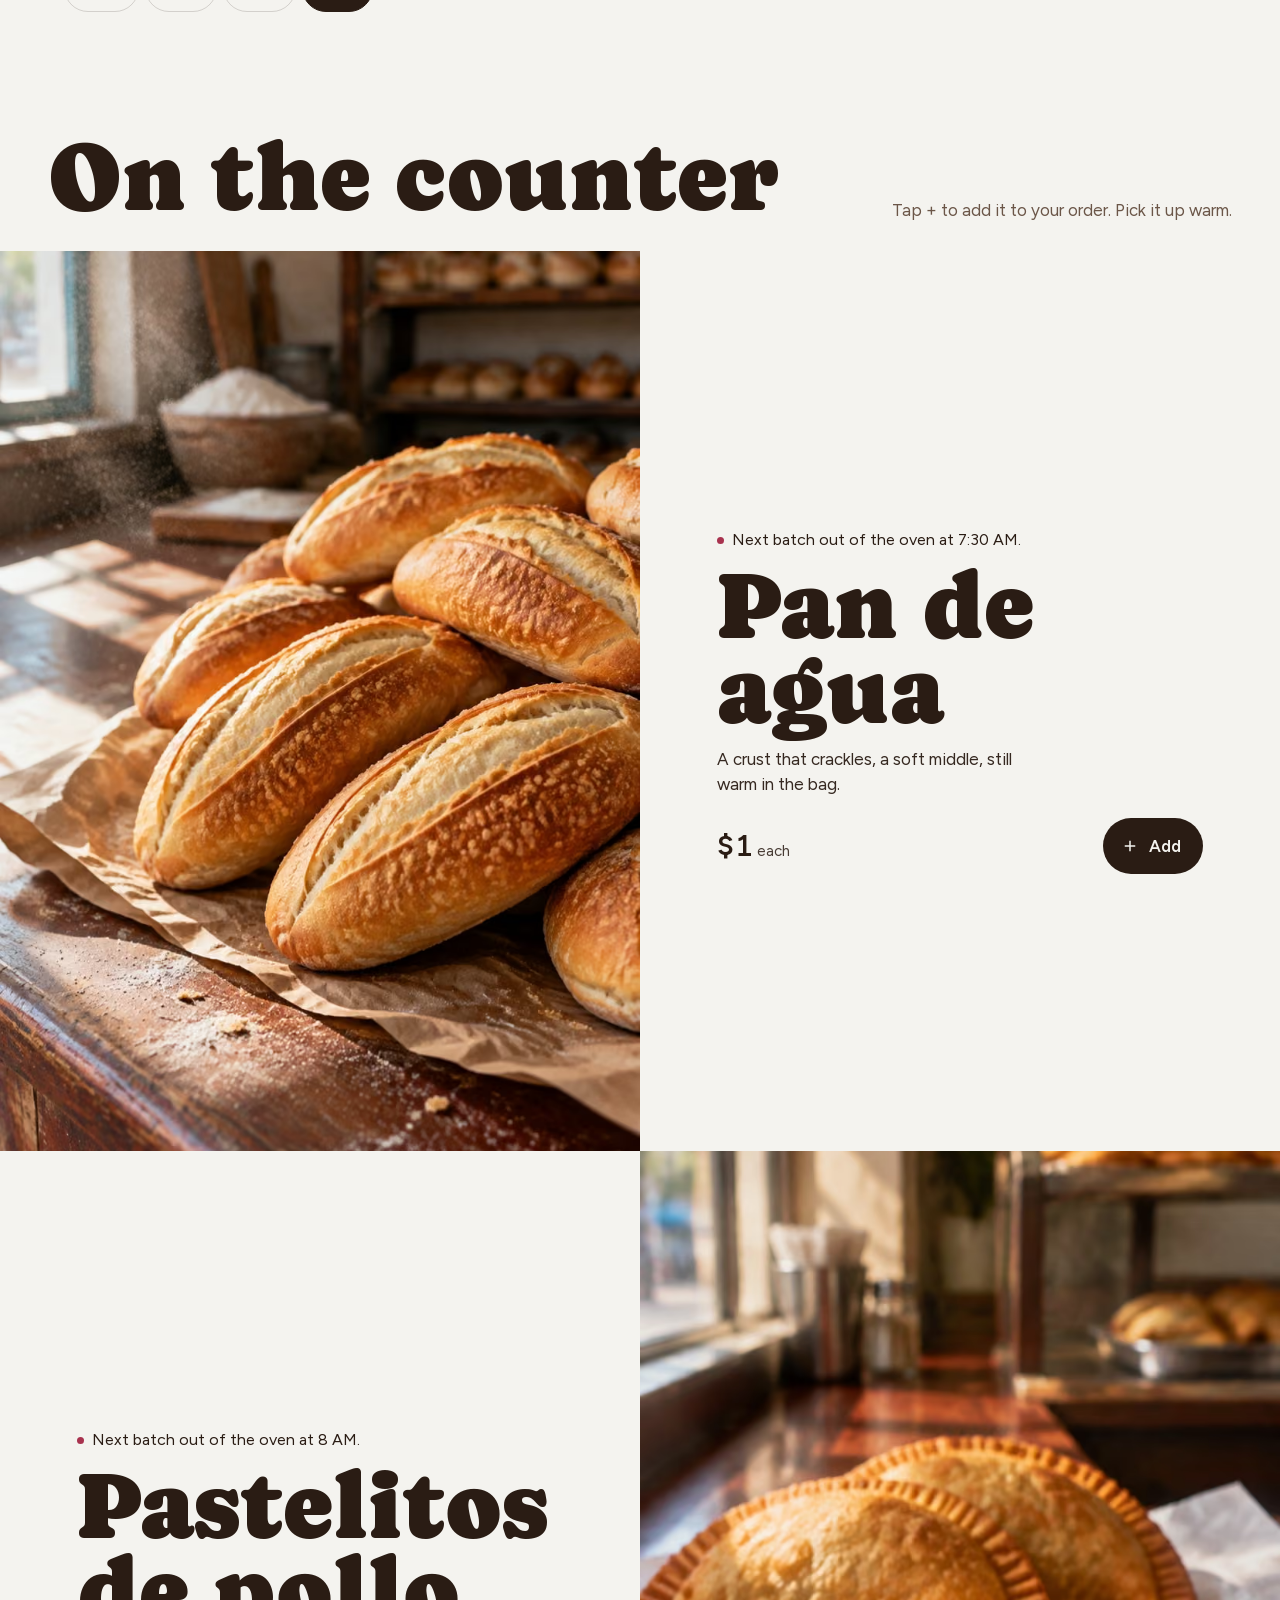
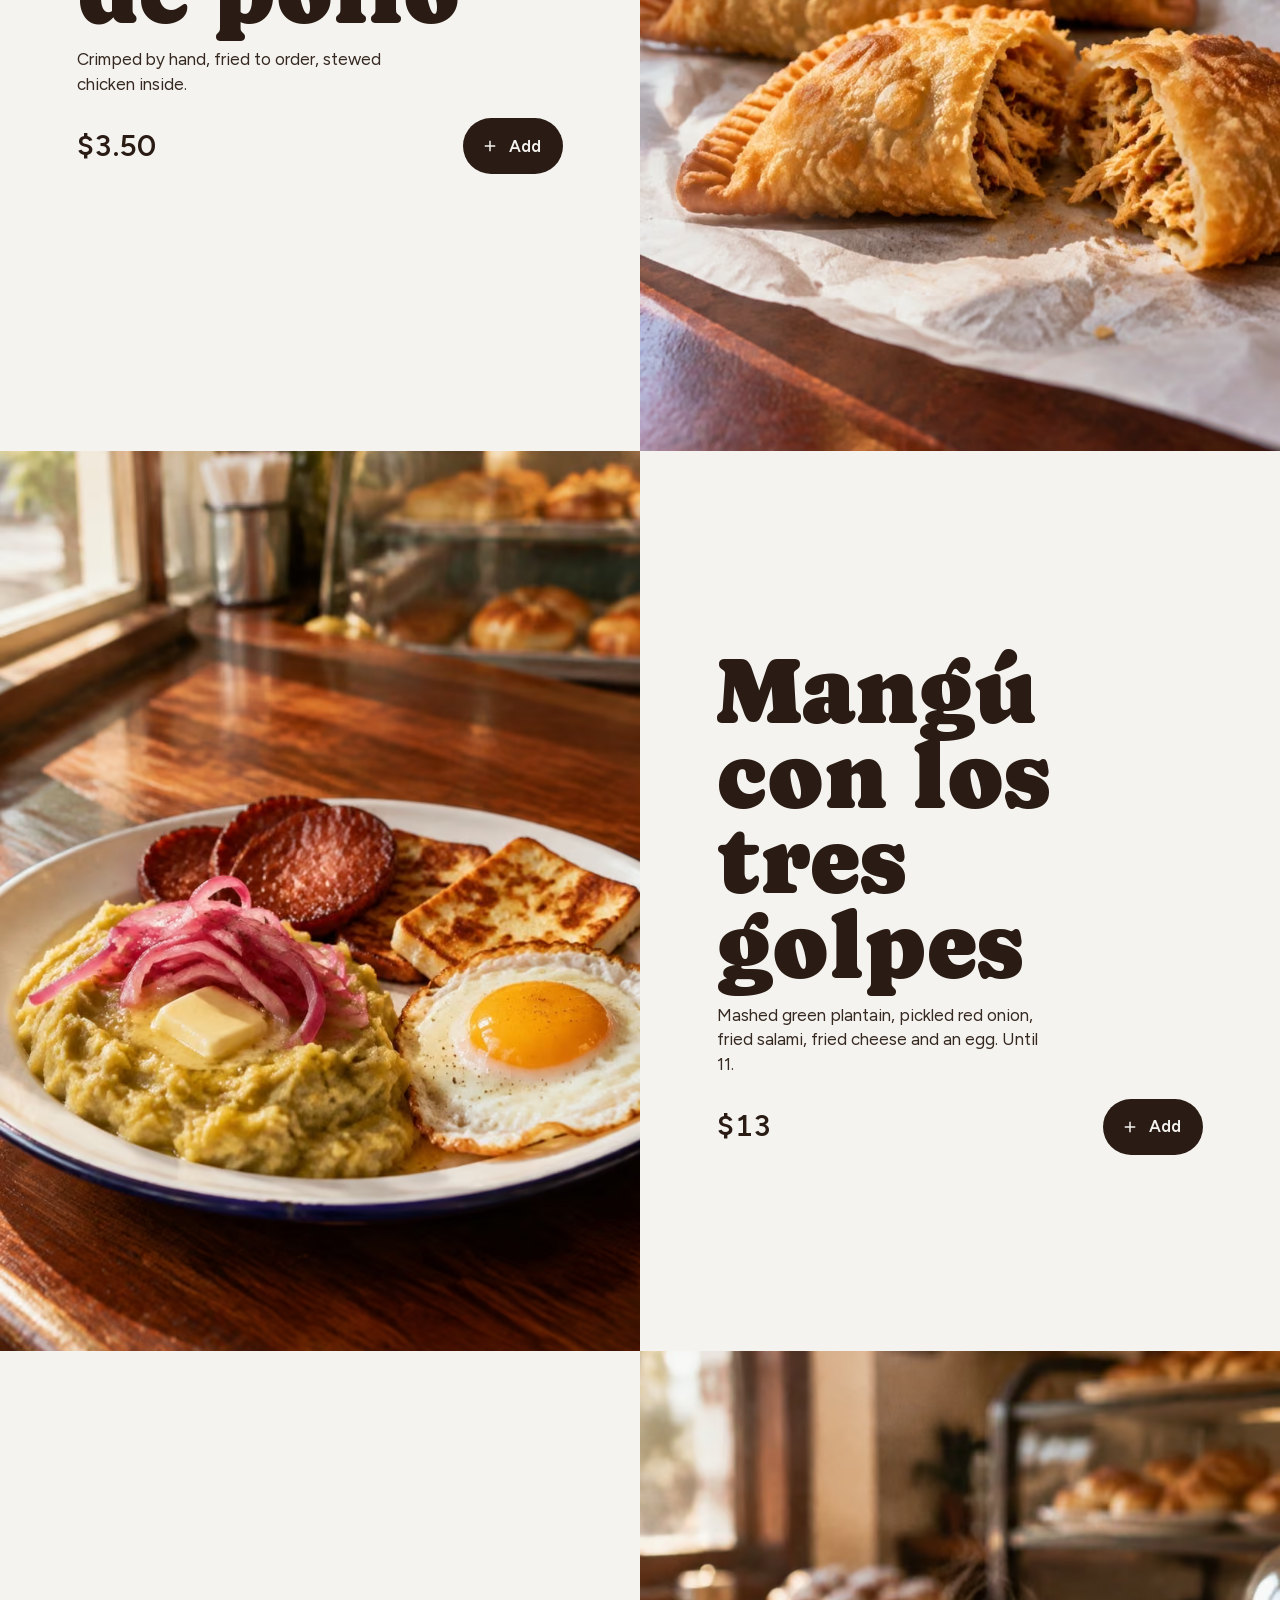
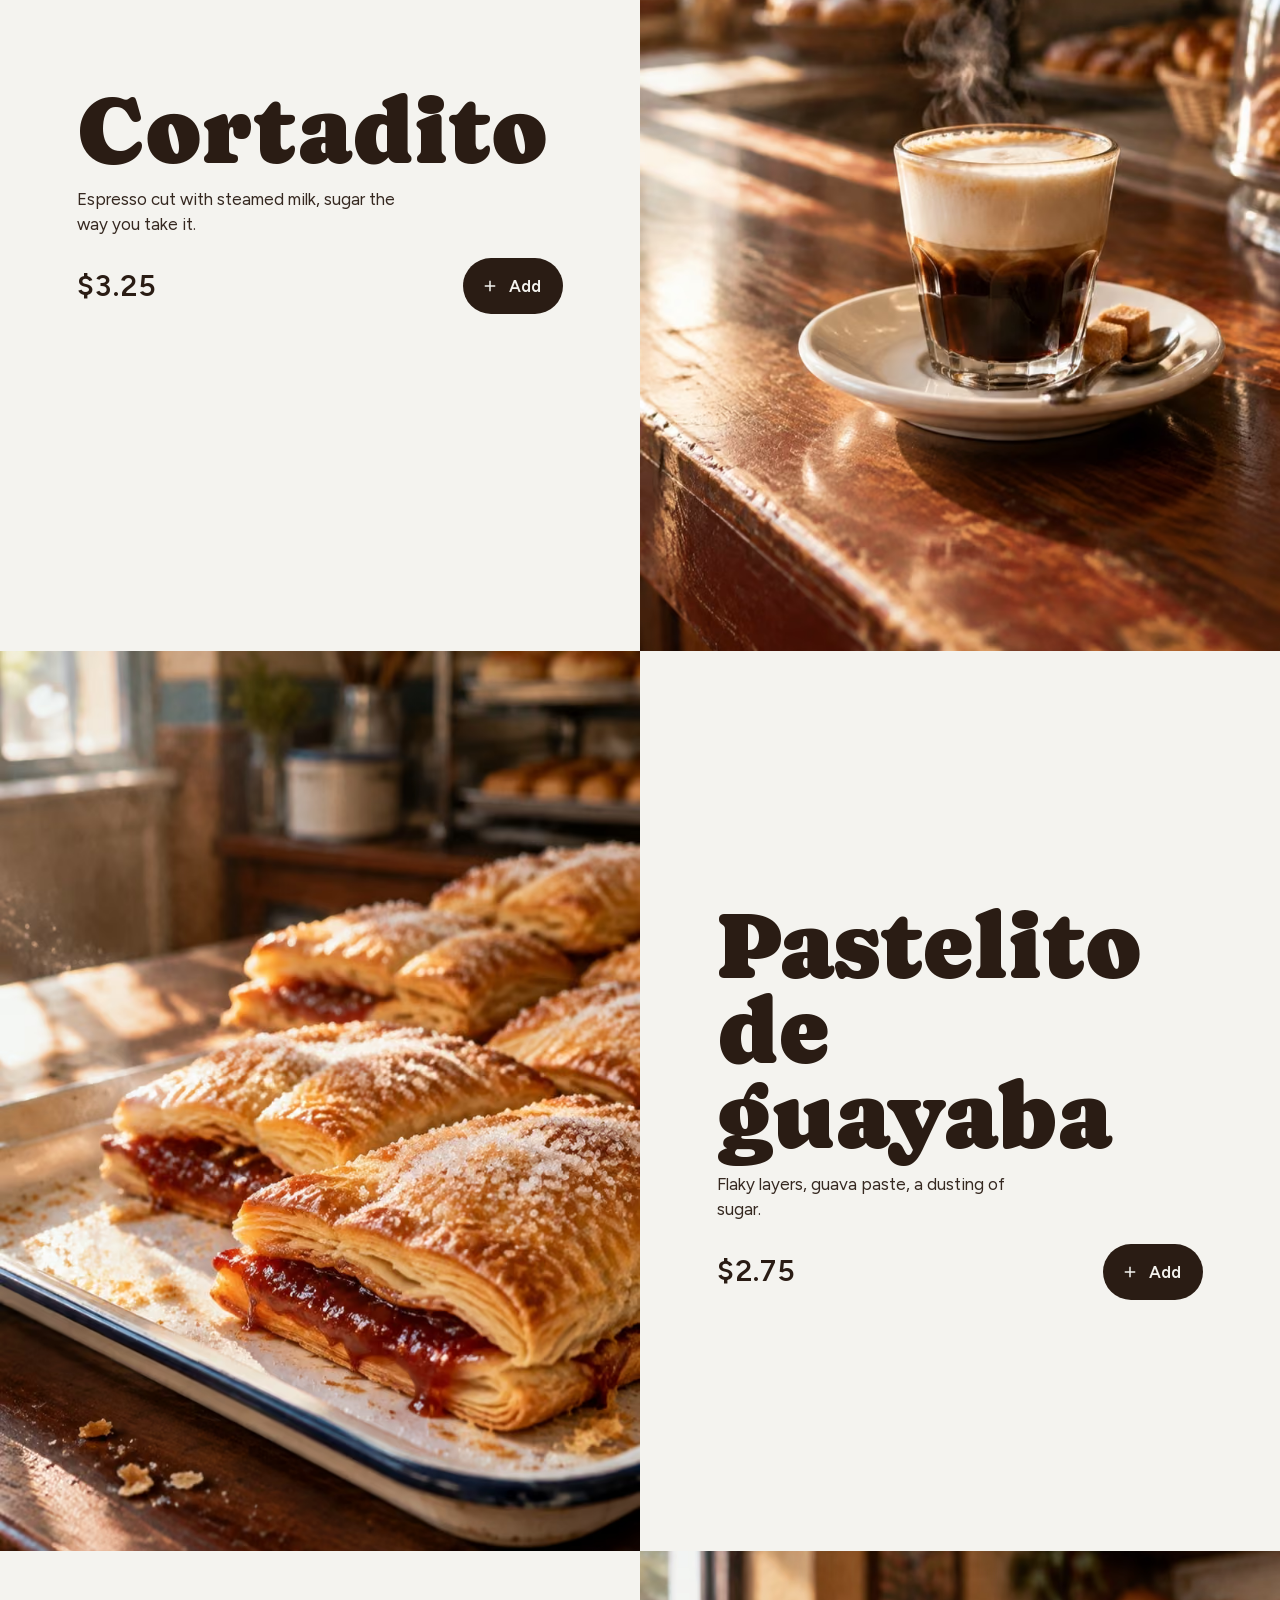
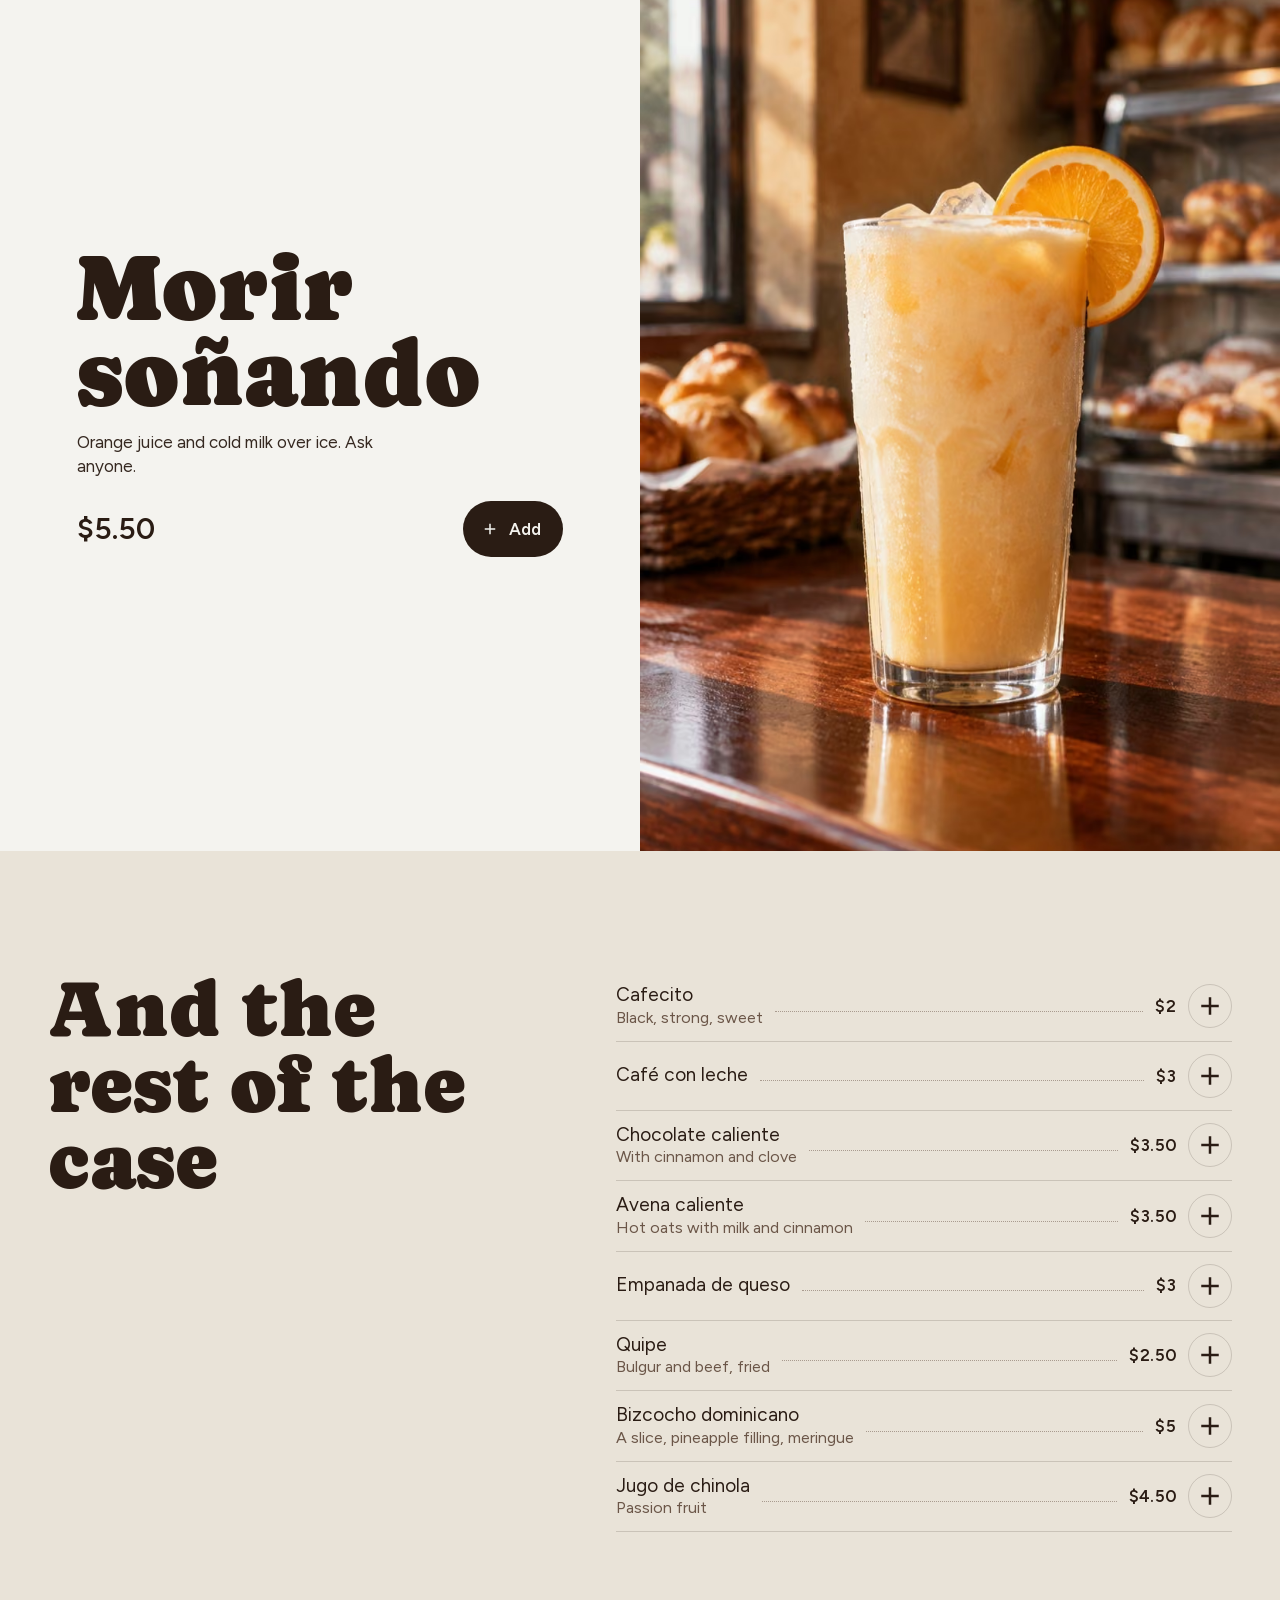
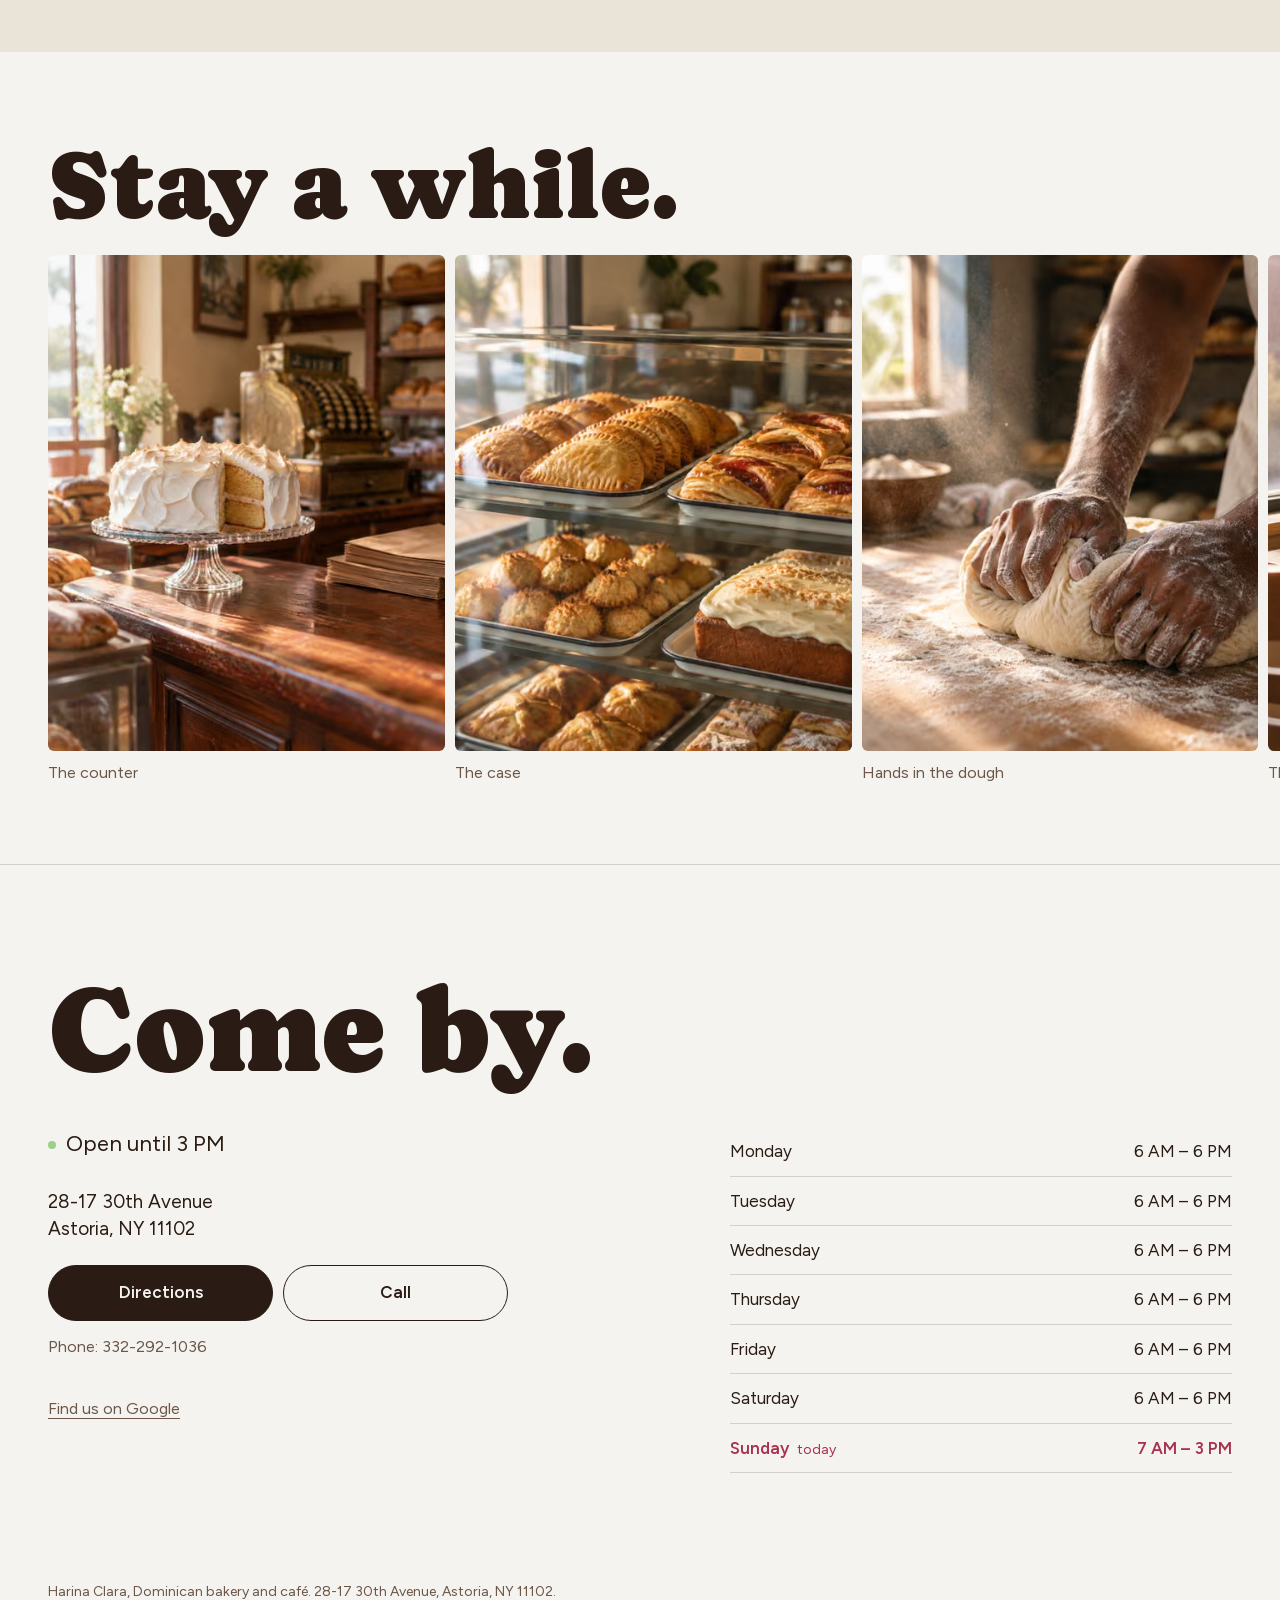
==== commit c1dc6bd1: "Put the real phone number on three demos; grey the cafe's closed dot in Visit Co-Authored-By: Claude" ====
--- a/cafe/index.html
+++ b/cafe/index.html
@@ -97,7 +97,7 @@
 .name { margin: 0; font: 400 clamp(76px, 24.5vw, 230px)/.86 var(--display); letter-spacing: -.01em; }
 .live { margin: 16px 0 0; font-size: 17px; display: flex; align-items: center; gap: 10px; }
 .dot { width: 8px; height: 8px; border-radius: 50%; background: #9BD08B; box-shadow: 0 0 0 4px rgba(155, 208, 139, .22); flex: none; }
-.live.closed .dot { background: #C9B8A6; box-shadow: none; }
+.live.closed .dot, .visit-live.closed .dot { background: #C9B8A6; box-shadow: none; }
 
 /* the hour */
 .hour { min-height: 92svh; display: flex; flex-direction: column; justify-content: center; padding: 96px var(--gutter-r) 80px var(--gutter); }
